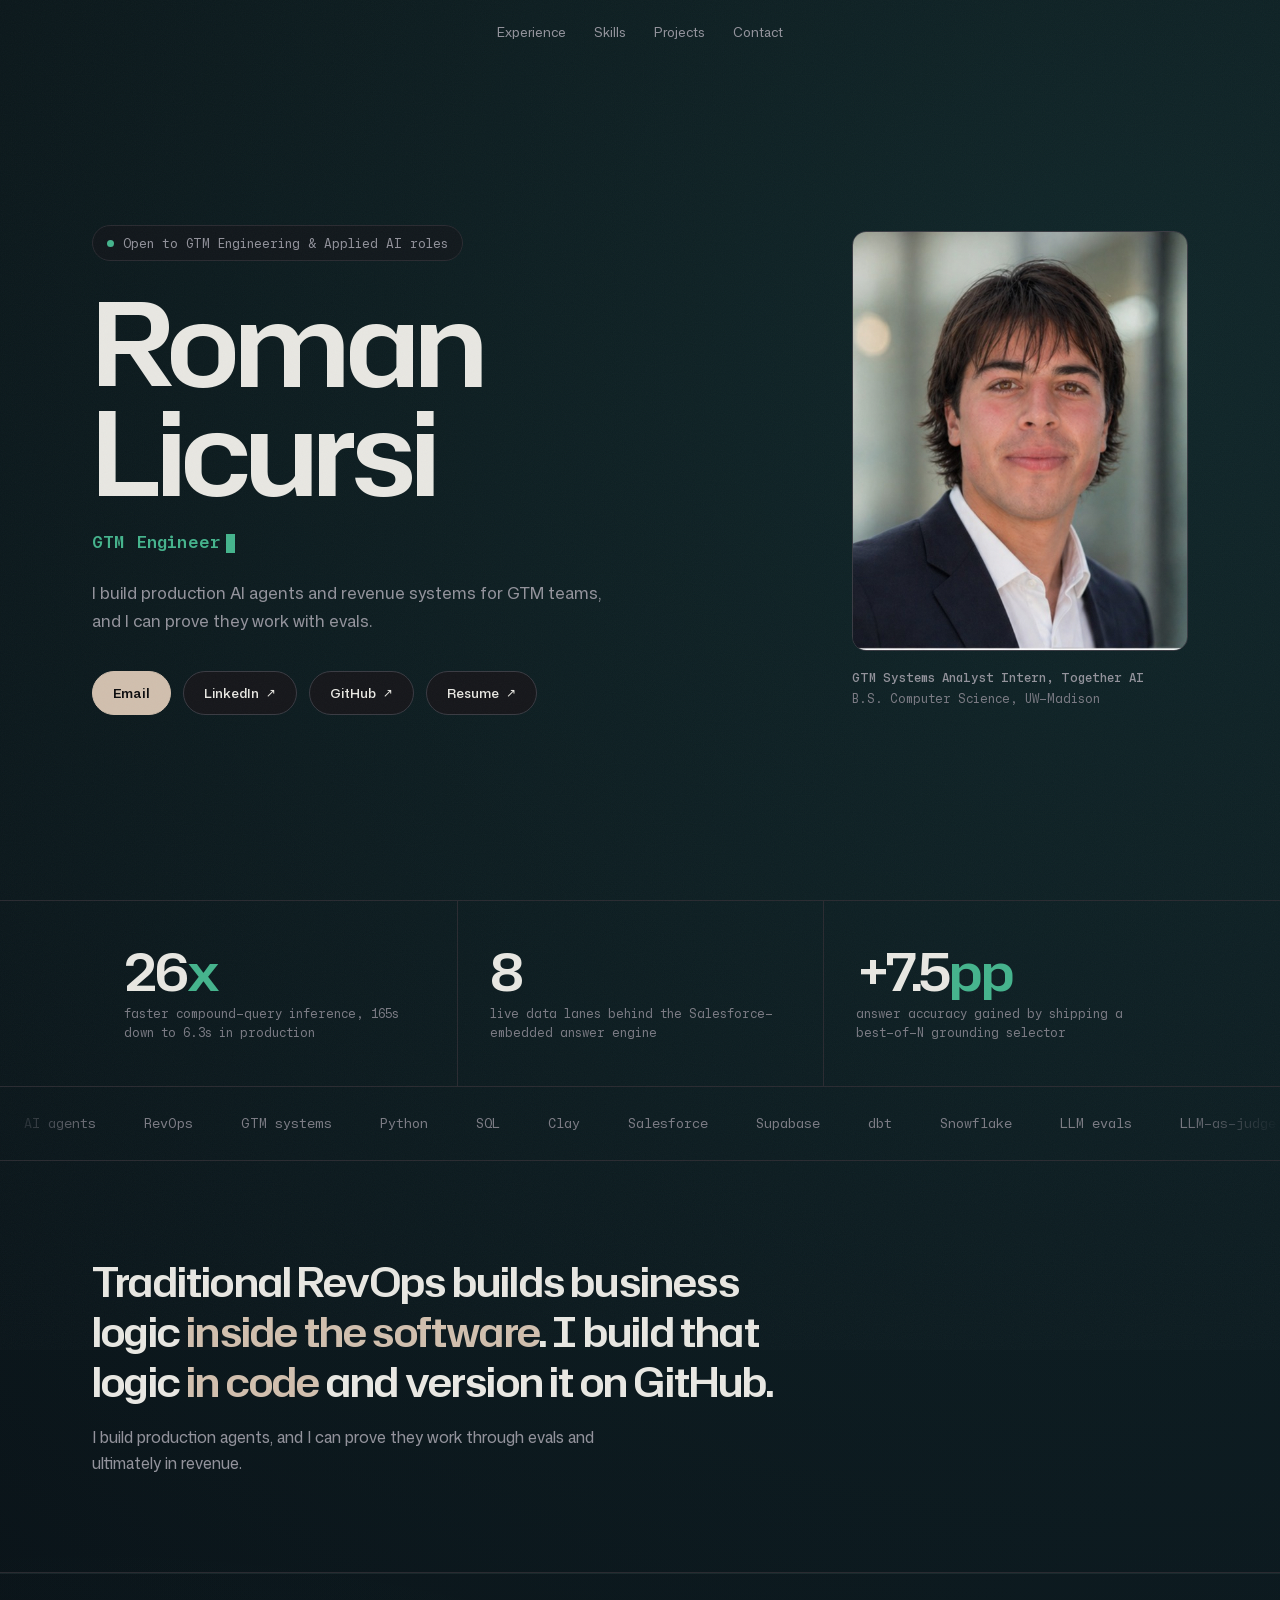
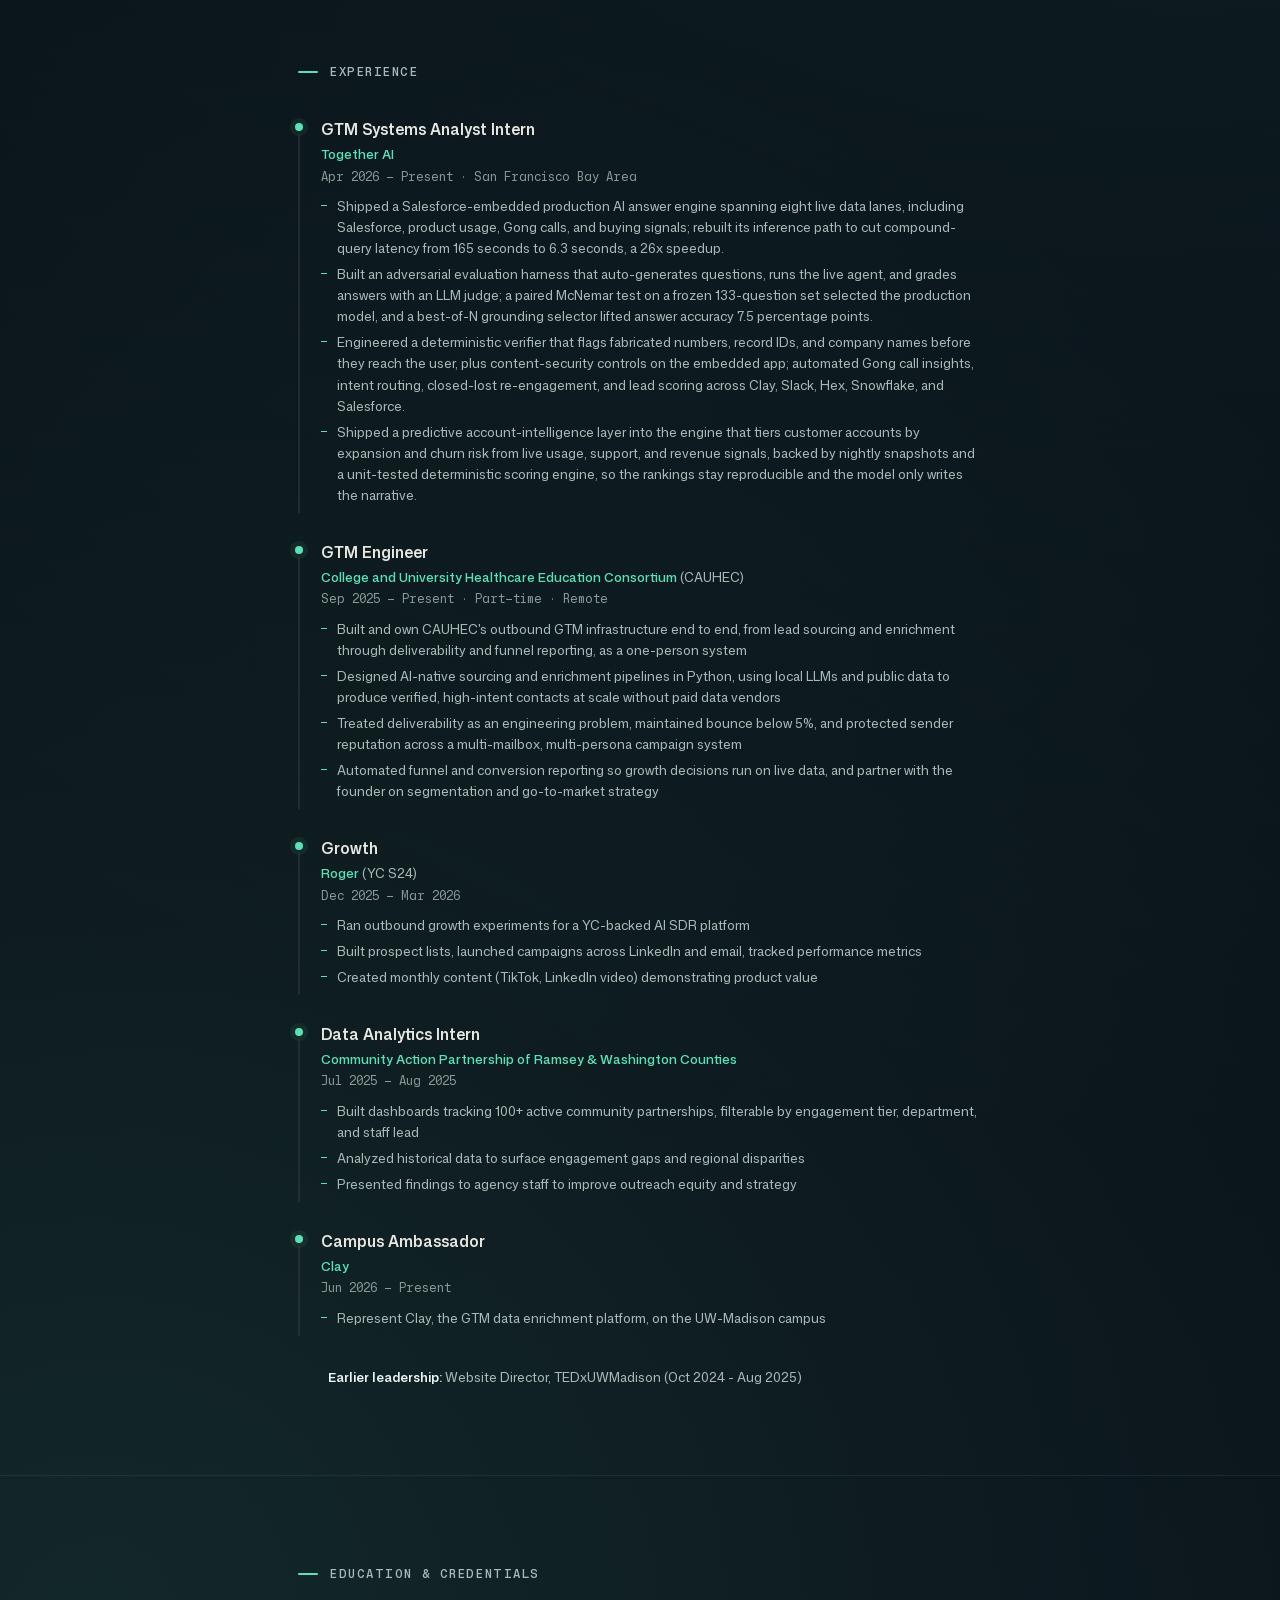
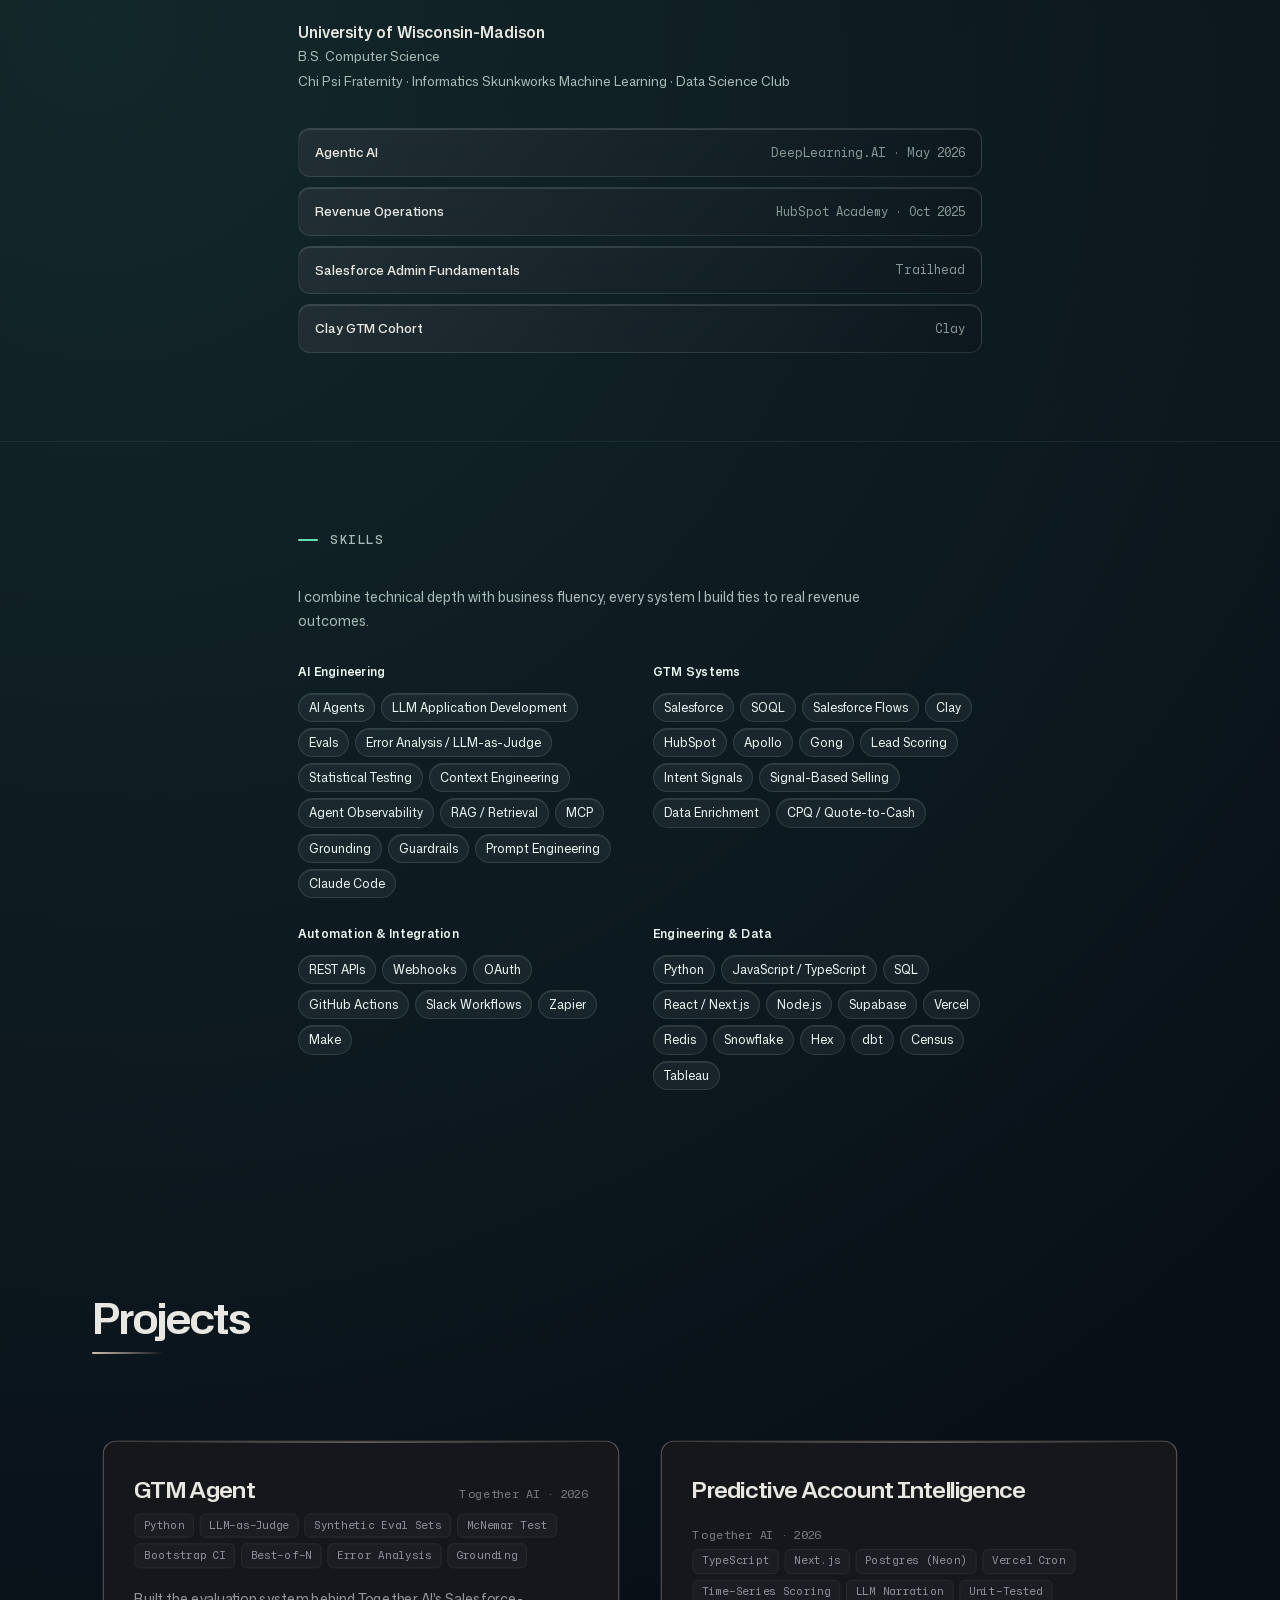
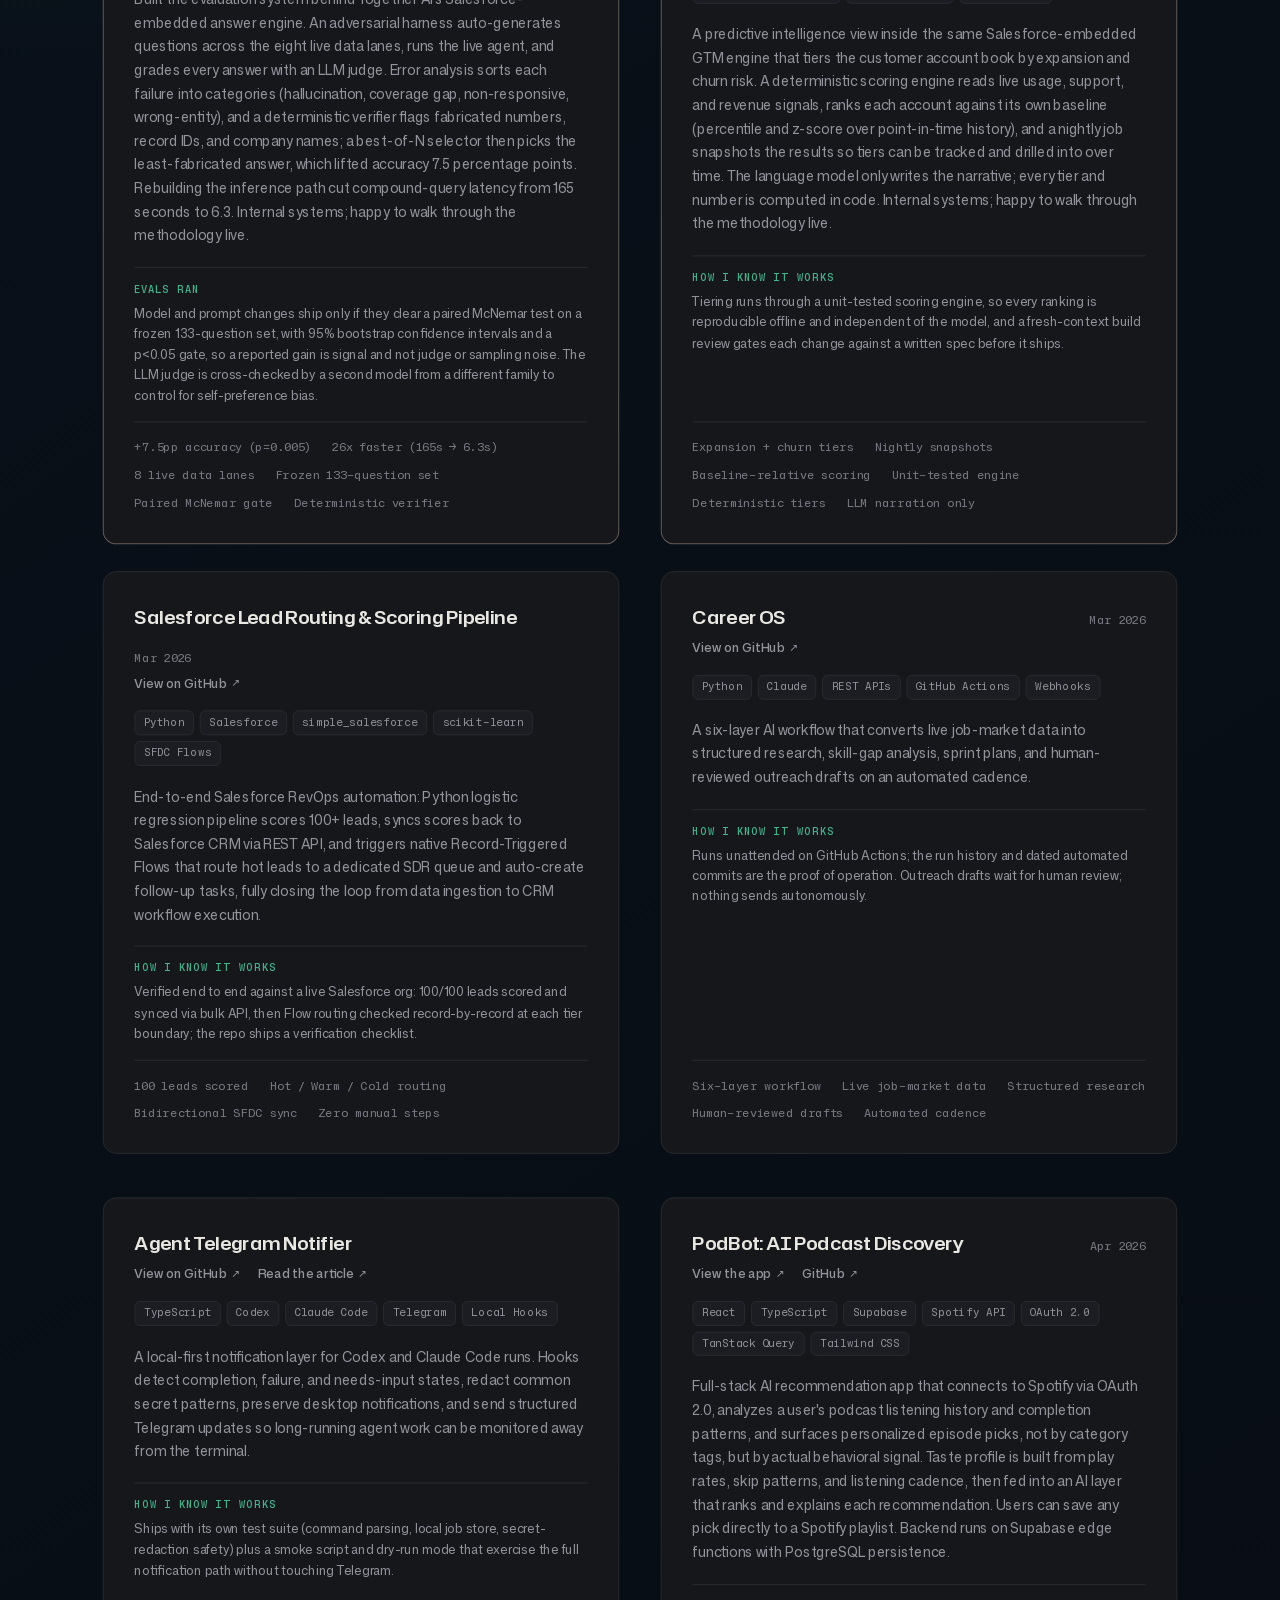
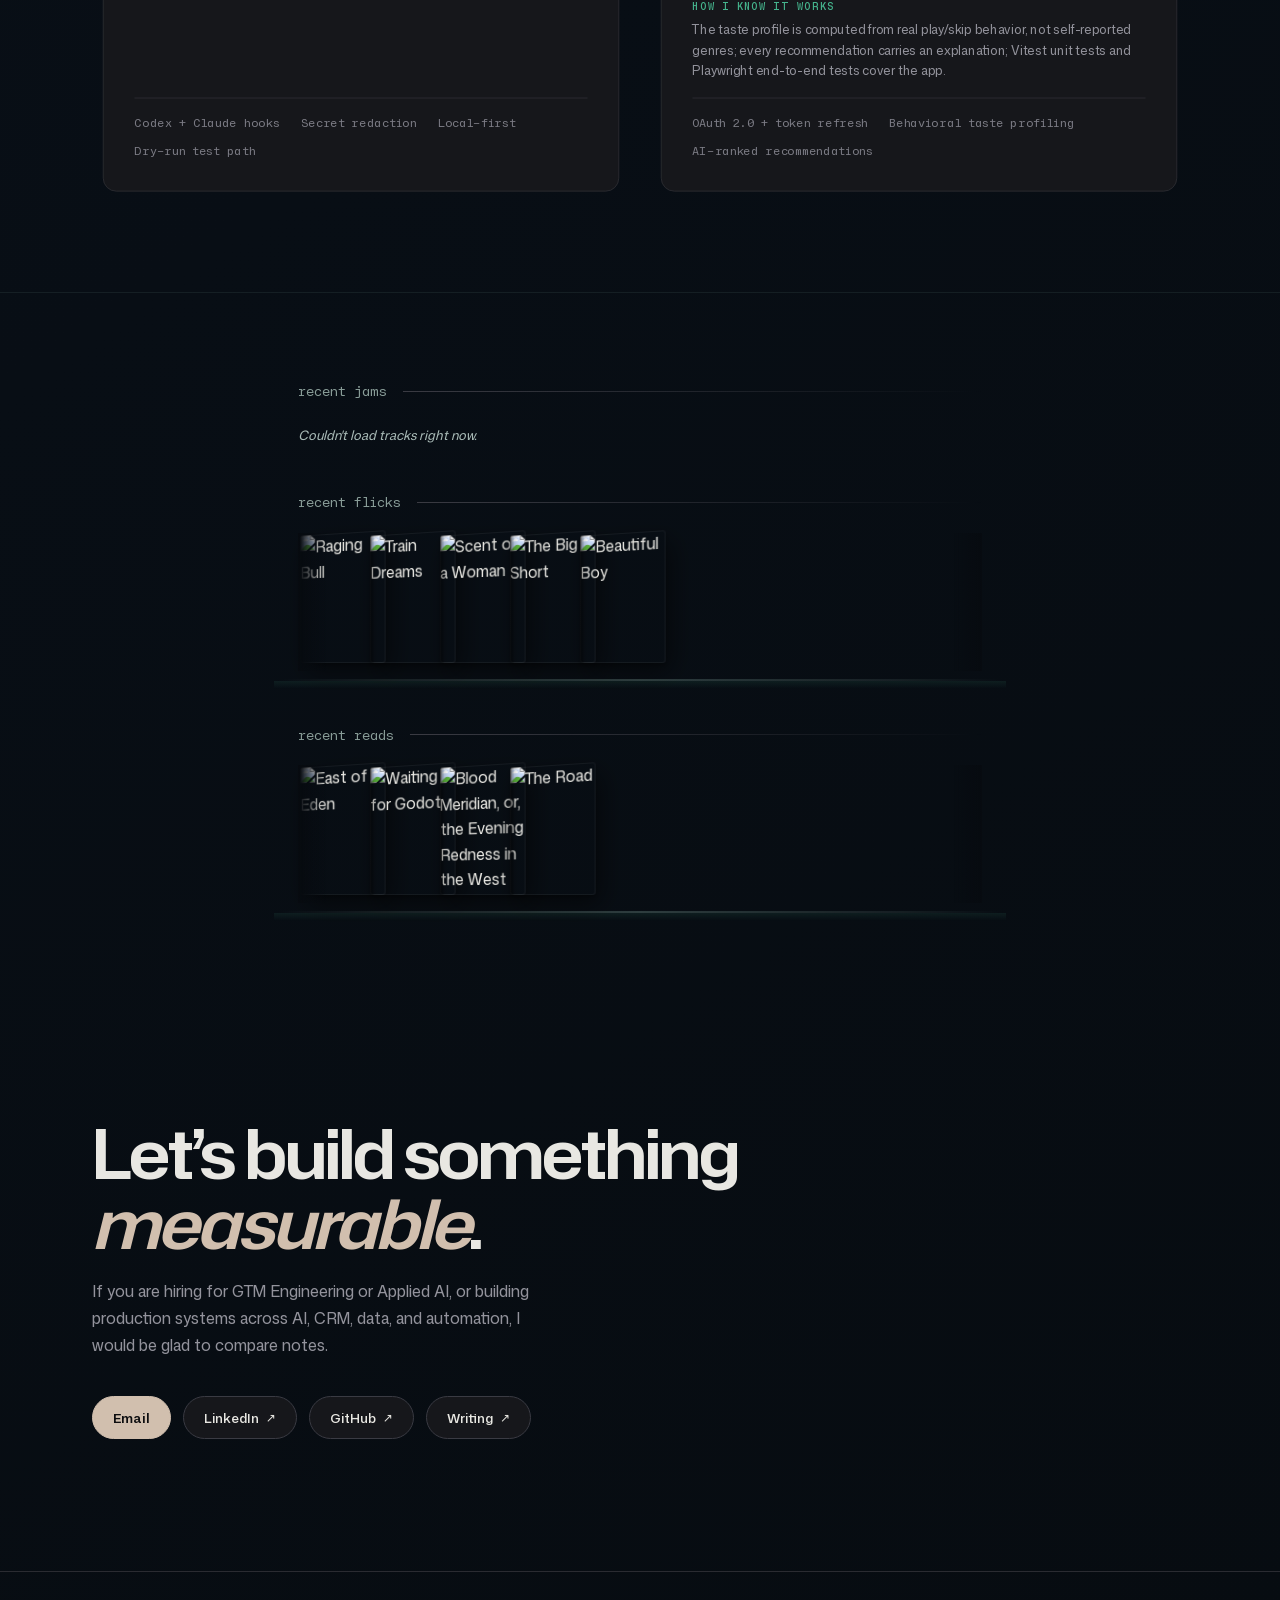
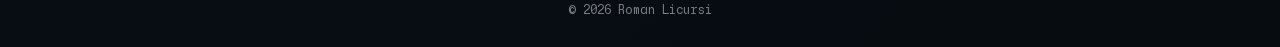
==== index.html @ 32bbef19 "GTM Agent card: proof label "How I know it works" -> "Evals ran" Co-Authored-By: Claude Opus 4.8 (1M" ====
<!DOCTYPE html>
<html lang="en">
<head>
  <meta charset="UTF-8" />
  <meta name="viewport" content="width=device-width, initial-scale=1.0" />
  <title>Roman Licursi | GTM Engineer &amp; Applied AI Builder</title>
  <meta name="description" content="Roman Licursi builds production AI agents, Salesforce and Clay automation, evaluation systems, and revenue infrastructure for modern GTM teams." />
  <meta property="og:title" content="Roman Licursi | GTM Engineer &amp; Applied AI Builder" />
  <meta property="og:description" content="Production AI agents, revenue systems, evals, Salesforce automation, and GTM infrastructure." />
  <meta property="og:type" content="website" />
  <meta property="og:url" content="https://romanlicursi.github.io" />
  <meta property="og:image" content="https://romanlicursi.github.io/linkedin_headshot.jpg" />
  <meta name="theme-color" content="#0c0c0e" />
  <link rel="preload" href="assets/fonts/HubotSans-SemiBold.woff2" as="font" type="font/woff2" crossorigin />
  <link rel="preload" href="assets/fonts/MonaSansVF.woff2" as="font" type="font/woff2" crossorigin />
  <link rel="preload" href="assets/fonts/MonaSansMonoVF.woff2" as="font" type="font/woff2" crossorigin />
  <link rel="icon" href="data:image/svg+xml,<svg xmlns='http://www.w3.org/2000/svg' viewBox='0 0 100 100'><text y='.9em' font-size='90'>⚡</text></svg>">
  <link rel="stylesheet" href="styles.css?v=20260718e" />
</head>
<body>

  <a class="skip-link" href="#experience">Skip to experience</a>
  <div class="atmosphere" aria-hidden="true"></div>
  <div class="grain" aria-hidden="true"></div>

  <!-- ── Navigation ── -->
  <nav id="nav" class="nav" aria-label="Primary">
    <div class="container nav-inner">
      <ul class="nav-links">
        <li><a href="#experience">Experience</a></li>
        <li><a href="#skills">Skills</a></li>
        <li><a href="#projects">Projects</a></li>
        <li><a href="#contact">Contact</a></li>
      </ul>
    </div>
  </nav>

  <main id="main-content">

    <!-- ── Hero ── -->
    <section id="hero" class="hero">
      <div class="container hero-grid">
        <div class="hero-main">
          <p class="hero-status" data-enter style="--enter-delay:0ms">Open to GTM Engineering &amp; Applied AI roles</p>
          <h1 class="hero-name" data-enter style="--enter-delay:90ms"><span>Roman</span><span>Licursi</span></h1>
          <p class="hero-role" data-enter style="--enter-delay:180ms"><span data-scramble aria-label="GTM Engineer"><span aria-hidden="true">GTM Engineer</span></span><span class="cursor" aria-hidden="true"></span></p>
          <p class="hero-bio" data-enter style="--enter-delay:270ms">
            I build production AI agents and revenue systems for GTM teams,<br>and I can prove they work with evals.
          </p>
          <div class="hero-ctas" data-enter style="--enter-delay:360ms">
            <a href="mailto:romanlicursi@gmail.com" class="btn btn--primary">Email</a>
            <a href="https://www.linkedin.com/in/roman-licursi-3aab2a160" target="_blank" rel="noopener" class="btn">LinkedIn <span class="btn-arrow" aria-hidden="true">&#8599;</span></a>
            <a href="https://github.com/romanlicursi" target="_blank" rel="noopener" class="btn">GitHub <span class="btn-arrow" aria-hidden="true">&#8599;</span></a>
            <a href="Roman-Licursi-Resume-GTM-Engineer.pdf" target="_blank" rel="noopener" class="btn">Resume <span class="btn-arrow" aria-hidden="true">&#8599;</span></a>
          </div>
        </div>
        <div class="hero-aside" data-enter style="--enter-delay:320ms">
          <a
            href="linkedin_headshot.jpg"
            class="hero-portrait"
            data-lightbox-src="linkedin_headshot.jpg"
            data-lightbox-title="Roman Licursi"
            data-lightbox-group="portrait"
            aria-label="Open portrait of Roman Licursi"
          >
            <img src="linkedin_headshot.jpg" alt="Roman Licursi" fetchpriority="high" />
          </a>
          <p class="hero-caption">
            <strong>GTM Systems Analyst Intern, Together AI</strong>
            B.S. Computer Science, UW-Madison
          </p>
        </div>
      </div>
    </section>

    <!-- ── Proof band ── -->
    <section class="proof" aria-label="Impact highlights">
      <div class="container proof-grid">
        <div class="proof-item">
          <span class="proof-value">26<em>x</em></span>
          <span class="proof-label">faster compound-query inference, 165s down to 6.3s in production</span>
        </div>
        <div class="proof-item">
          <span class="proof-value">8</span>
          <span class="proof-label">live data lanes behind the Salesforce-embedded answer engine</span>
        </div>
        <div class="proof-item">
          <span class="proof-value">+7.5<em>pp</em></span>
          <span class="proof-label">answer accuracy gained by shipping a best-of-N grounding selector</span>
        </div>
      </div>
    </section>

    <!-- ── Capabilities marquee ── -->
    <div class="marquee" aria-label="Tools and systems Roman works with">
      <div class="marquee-window">
        <div class="marquee-track">
          <div class="marquee-group">
            <span>AI agents</span><span>RevOps</span><span>GTM systems</span><span>Python</span><span>SQL</span><span>Clay</span><span>Salesforce</span><span>Supabase</span><span>dbt</span><span>Snowflake</span><span>LLM evals</span><span>LLM-as-judge</span><span>Context engineering</span><span>Agent observability</span><span>RAG / Retrieval</span><span>MCP</span><span>Claude Code</span><span>Lead scoring</span><span>Intent signals</span><span>Data enrichment</span><span>Webhooks</span><span>GitHub Actions</span><span>TypeScript</span><span>Next.js</span><span>Tableau</span>
          </div>
          <div class="marquee-group" aria-hidden="true">
            <span>AI agents</span><span>RevOps</span><span>GTM systems</span><span>Python</span><span>SQL</span><span>Clay</span><span>Salesforce</span><span>Supabase</span><span>dbt</span><span>Snowflake</span><span>LLM evals</span><span>LLM-as-judge</span><span>Context engineering</span><span>Agent observability</span><span>RAG / Retrieval</span><span>MCP</span><span>Claude Code</span><span>Lead scoring</span><span>Intent signals</span><span>Data enrichment</span><span>Webhooks</span><span>GitHub Actions</span><span>TypeScript</span><span>Next.js</span><span>Tableau</span>
          </div>
        </div>
      </div>
    </div>

    <!-- ── Positioning ── -->
    <section class="positioning reveal" aria-label="Positioning">
      <div class="container">
        <p class="positioning-statement">
          Traditional RevOps builds business logic <em>inside the software</em>.
          I build that logic <em>in code</em> and version it on GitHub.
        </p>
        <p class="positioning-sub">I build production agents, and I can prove they work through evals and ultimately in revenue.</p>
      </div>
    </section>

    <!-- ── Experience ── -->
    <section id="experience" class="reveal">
      <div class="container">
        <h2 class="section-label">Experience</h2>
        <div class="timeline">

          <div class="timeline-item stagger-item" style="transition-delay:0ms">
            <div class="timeline-line"></div>
            <div>
              <div class="exp-role">GTM Systems Analyst Intern</div>
              <div class="exp-company">Together AI</div>
              <div class="exp-meta">Apr 2026 - Present &middot; San Francisco Bay Area</div>
              <ul class="exp-bullets">
                <li>Shipped a Salesforce-embedded production AI answer engine spanning eight live data lanes, including Salesforce, product usage, Gong calls, and buying signals; rebuilt its inference path to cut compound-query latency from 165 seconds to 6.3 seconds, a 26x speedup.</li>
                <li>Built an adversarial evaluation harness that auto-generates questions, runs the live agent, and grades answers with an LLM judge; a paired McNemar test on a frozen 133-question set selected the production model, and a best-of-N grounding selector lifted answer accuracy 7.5 percentage points.</li>
                <li>Engineered a deterministic verifier that flags fabricated numbers, record IDs, and company names before they reach the user, plus content-security controls on the embedded app; automated Gong call insights, intent routing, closed-lost re-engagement, and lead scoring across Clay, Slack, Hex, Snowflake, and Salesforce.</li>
                <li>Shipped a predictive account-intelligence layer into the engine that tiers customer accounts by expansion and churn risk from live usage, support, and revenue signals, backed by nightly snapshots and a unit-tested deterministic scoring engine, so the rankings stay reproducible and the model only writes the narrative.</li>
              </ul>
            </div>
          </div>

          <div class="timeline-item stagger-item" style="transition-delay:60ms">
            <div class="timeline-line"></div>
            <div>
              <div class="exp-role">GTM Engineer</div>
              <div class="exp-company">College and University Healthcare Education Consortium <span style="color:var(--text-2);font-weight:400">(CAUHEC)</span></div>
              <div class="exp-meta">Sep 2025 - Present &middot; Part-time &middot; Remote</div>
              <ul class="exp-bullets">
                <li>Built and own CAUHEC's outbound GTM infrastructure end to end, from lead sourcing and enrichment through deliverability and funnel reporting, as a one-person system</li>
                <li>Designed AI-native sourcing and enrichment pipelines in Python, using local LLMs and public data to produce verified, high-intent contacts at scale without paid data vendors</li>
                <li>Treated deliverability as an engineering problem, maintained bounce below 5%, and protected sender reputation across a multi-mailbox, multi-persona campaign system</li>
                <li>Automated funnel and conversion reporting so growth decisions run on live data, and partner with the founder on segmentation and go-to-market strategy</li>
              </ul>
            </div>
          </div>

          <div class="timeline-item stagger-item" style="transition-delay:120ms">
            <div class="timeline-line"></div>
            <div>
              <div class="exp-role">Growth</div>
              <div class="exp-company">Roger <span style="color:var(--text-2);font-weight:400">(YC S24)</span></div>
              <div class="exp-meta">Dec 2025 - Mar 2026</div>
              <ul class="exp-bullets">
                <li>Ran outbound growth experiments for a YC-backed AI SDR platform</li>
                <li>Built prospect lists, launched campaigns across LinkedIn and email, tracked performance metrics</li>
                <li>Created monthly content (TikTok, LinkedIn video) demonstrating product value</li>
              </ul>
            </div>
          </div>

          <div class="timeline-item stagger-item" style="transition-delay:180ms">
            <div class="timeline-line"></div>
            <div>
              <div class="exp-role">Data Analytics Intern</div>
              <div class="exp-company">Community Action Partnership of Ramsey &amp; Washington Counties</div>
              <div class="exp-meta">Jul 2025 - Aug 2025</div>
              <ul class="exp-bullets">
                <li>Built dashboards tracking 100+ active community partnerships, filterable by engagement tier, department, and staff lead</li>
                <li>Analyzed historical data to surface engagement gaps and regional disparities</li>
                <li>Presented findings to agency staff to improve outreach equity and strategy</li>
              </ul>
            </div>
          </div>

          <div class="timeline-item stagger-item" style="transition-delay:240ms">
            <div class="timeline-line"></div>
            <div>
              <div class="exp-role">Campus Ambassador</div>
              <div class="exp-company">Clay</div>
              <div class="exp-meta">Jun 2026 - Present</div>
              <ul class="exp-bullets">
                <li>Represent Clay, the GTM data enrichment platform, on the UW-Madison campus</li>
              </ul>
            </div>
          </div>

          <p class="timeline-earlier"><strong>Earlier leadership:</strong> Website Director, TEDxUWMadison (Oct 2024 - Aug 2025)</p>

        </div>
      </div>
    </section>

    <!-- ── Education & credentials ── -->
    <section id="education" class="reveal">
      <div class="container">
        <h2 class="section-label">Education &amp; Credentials</h2>

        <div class="edu-block">
          <div class="edu-school">University of Wisconsin-Madison</div>
          <div class="edu-degree">B.S. Computer Science</div>
          <div class="edu-activities">Chi Psi Fraternity &middot; Informatics Skunkworks Machine Learning &middot; Data Science Club</div>
        </div>

        <ul class="cert-list">
          <li class="cert-item">
            <span class="cert-name">Agentic AI</span>
            <span class="cert-meta">DeepLearning.AI &middot; May 2026</span>
          </li>
          <li class="cert-item">
            <span class="cert-name">Revenue Operations</span>
            <span class="cert-meta">HubSpot Academy &middot; Oct 2025</span>
          </li>
          <li class="cert-item">
            <span class="cert-name">Salesforce Admin Fundamentals</span>
            <span class="cert-meta">Trailhead</span>
          </li>
          <li class="cert-item">
            <span class="cert-name">Clay GTM Cohort</span>
            <span class="cert-meta">Clay</span>
          </li>
        </ul>
      </div>
    </section>

    <!-- ── Skills ── -->
    <section id="skills" class="reveal">
      <div class="container">
        <h2 class="section-label">Skills</h2>
        <p class="skills-intro">I combine technical depth with business fluency, every system I build ties to real revenue outcomes.</p>
        <div class="skills-grid">

          <div class="stagger-item" style="transition-delay:0ms">
            <div class="skill-group-label">AI Engineering</div>
            <div class="skill-tags">
              <span class="skill-tag">AI Agents</span>
              <span class="skill-tag">LLM Application Development</span>
              <span class="skill-tag">Evals</span>
              <span class="skill-tag">Error Analysis / LLM-as-Judge</span>
              <span class="skill-tag">Statistical Testing</span>
              <span class="skill-tag">Context Engineering</span>
              <span class="skill-tag">Agent Observability</span>
              <span class="skill-tag">RAG / Retrieval</span>
              <span class="skill-tag">MCP</span>
              <span class="skill-tag">Grounding</span>
              <span class="skill-tag">Guardrails</span>
              <span class="skill-tag">Prompt Engineering</span>
              <span class="skill-tag">Claude Code</span>
            </div>
          </div>

          <div class="stagger-item" style="transition-delay:70ms">
            <div class="skill-group-label">GTM Systems</div>
            <div class="skill-tags">
              <span class="skill-tag">Salesforce</span>
              <span class="skill-tag">SOQL</span>
              <span class="skill-tag">Salesforce Flows</span>
              <span class="skill-tag">Clay</span>
              <span class="skill-tag">HubSpot</span>
              <span class="skill-tag">Apollo</span>
              <span class="skill-tag">Gong</span>
              <span class="skill-tag">Lead Scoring</span>
              <span class="skill-tag">Intent Signals</span>
              <span class="skill-tag">Signal-Based Selling</span>
              <span class="skill-tag">Data Enrichment</span>
              <span class="skill-tag">CPQ / Quote-to-Cash</span>
            </div>
          </div>

          <div class="stagger-item" style="transition-delay:140ms">
            <div class="skill-group-label">Automation &amp; Integration</div>
            <div class="skill-tags">
              <span class="skill-tag">REST APIs</span>
              <span class="skill-tag">Webhooks</span>
              <span class="skill-tag">OAuth</span>
              <span class="skill-tag">GitHub Actions</span>
              <span class="skill-tag">Slack Workflows</span>
              <span class="skill-tag">Zapier</span>
              <span class="skill-tag">Make</span>
            </div>
          </div>

          <div class="stagger-item" style="transition-delay:210ms">
            <div class="skill-group-label">Engineering &amp; Data</div>
            <div class="skill-tags">
              <span class="skill-tag">Python</span>
              <span class="skill-tag">JavaScript / TypeScript</span>
              <span class="skill-tag">SQL</span>
              <span class="skill-tag">React / Next.js</span>
              <span class="skill-tag">Node.js</span>
              <span class="skill-tag">Supabase</span>
              <span class="skill-tag">Vercel</span>
              <span class="skill-tag">Redis</span>
              <span class="skill-tag">Snowflake</span>
              <span class="skill-tag">Hex</span>
              <span class="skill-tag">dbt</span>
              <span class="skill-tag">Census</span>
              <span class="skill-tag">Tableau</span>
            </div>
          </div>

        </div>
      </div>
    </section>

    <!-- ── Projects ── -->
    <section id="projects" class="reveal">
      <div class="container">
        <div class="section-head">
          <h2 class="section-title">Projects</h2>
        </div>

        <!-- Together AI builds: dual featured pair -->
        <div class="projects-grid">
          <article class="card card--featured stagger-item" style="transition-delay:0ms">
            <div class="project-top">
              <span class="project-title">GTM Agent</span>
              <span class="project-date">Together AI &middot; 2026</span>
            </div>
            <div class="stack-chips">
              <span class="chip">Python</span>
              <span class="chip">LLM-as-Judge</span>
              <span class="chip">Synthetic Eval Sets</span>
              <span class="chip">McNemar Test</span>
              <span class="chip">Bootstrap CI</span>
              <span class="chip">Best-of-N</span>
              <span class="chip">Error Analysis</span>
              <span class="chip">Grounding</span>
            </div>
            <p class="project-desc">
              Built the evaluation system behind Together AI's Salesforce-embedded answer engine. An adversarial
              harness auto-generates questions across the eight live data lanes, runs the live agent, and grades
              every answer with an LLM judge. Error analysis sorts each failure into categories (hallucination,
              coverage gap, non-responsive, wrong-entity), and a deterministic verifier flags fabricated numbers,
              record IDs, and company names; a best-of-N selector then picks the least-fabricated answer, which
              lifted accuracy 7.5 percentage points. Rebuilding the inference path cut compound-query latency from
              165 seconds to 6.3. Internal systems; happy to walk through the methodology live.
            </p>
            <div class="project-proof">
              <span class="project-proof-label">Evals ran</span>
              <p>Model and prompt changes ship only if they clear a paired McNemar test on a frozen 133-question set, with 95% bootstrap confidence intervals and a p&lt;0.05 gate, so a reported gain is signal and not judge or sampling noise. The LLM judge is cross-checked by a second model from a different family to control for self-preference bias.</p>
            </div>
            <div class="project-metrics">
              <span>+7.5pp accuracy (p=0.005)</span>
              <span>26x faster (165s &rarr; 6.3s)</span>
              <span>8 live data lanes</span>
              <span>Frozen 133-question set</span>
              <span>Paired McNemar gate</span>
              <span>Deterministic verifier</span>
            </div>
          </article>

          <article class="card card--featured stagger-item" style="transition-delay:70ms">
            <div class="project-top">
              <span class="project-title">Predictive Account Intelligence</span>
              <span class="project-date">Together AI &middot; 2026</span>
            </div>
            <div class="stack-chips">
              <span class="chip">TypeScript</span>
              <span class="chip">Next.js</span>
              <span class="chip">Postgres (Neon)</span>
              <span class="chip">Vercel Cron</span>
              <span class="chip">Time-Series Scoring</span>
              <span class="chip">LLM Narration</span>
              <span class="chip">Unit-Tested</span>
            </div>
            <p class="project-desc">
              A predictive intelligence view inside the same Salesforce-embedded GTM engine that tiers the
              customer account book by expansion and churn risk. A deterministic scoring engine reads live
              usage, support, and revenue signals, ranks each account against its own baseline (percentile and
              z-score over point-in-time history), and a nightly job snapshots the results so tiers can be
              tracked and drilled into over time. The language model only writes the narrative; every tier and
              number is computed in code. Internal systems; happy to walk through the methodology live.
            </p>
            <div class="project-proof">
              <span class="project-proof-label">How I know it works</span>
              <p>Tiering runs through a unit-tested scoring engine, so every ranking is reproducible offline and independent of the model, and a fresh-context build review gates each change against a written spec before it ships.</p>
            </div>
            <div class="project-metrics">
              <span>Expansion + churn tiers</span>
              <span>Nightly snapshots</span>
              <span>Baseline-relative scoring</span>
              <span>Unit-tested engine</span>
              <span>Deterministic tiers</span>
              <span>LLM narration only</span>
            </div>
          </article>
        </div>

        <!-- Retired 2026-07-22 to save space; restore by unwrapping this template. -->
        <template id="retired-clay-card">
        <div class="projects-featured">
          <article class="card card--featured">
            <div class="project-top">
              <span class="project-title">Clay GTM Account Prioritization Workflow</span>
              <span class="project-date">May 2026</span>
            </div>
            <div class="project-links">
              <a href="https://app.clay.com/shared-workbook/share_0teizlx2uUspNHFm4Tx" target="_blank" rel="noopener" class="project-link">View public Clay template <span class="btn-arrow" aria-hidden="true">&#8599;</span></a>
            </div>
            <div class="featured-body">
              <div class="featured-content">
                <div class="stack-chips">
                  <span class="chip">Clay</span>
                  <span class="chip">Claygent</span>
                  <span class="chip">Formulas</span>
                  <span class="chip">Waterfall Enrichment</span>
                  <span class="chip">Linked Tables</span>
                  <span class="chip">Account Scoring</span>
                </div>
                <p class="project-desc">
                  Built a Clay workbook that finds high-fit software companies, enriches them with hiring, funding,
                  product, and infrastructure signals, then turns the research into a ranked account list for a
                  technical sales team. Claygent handles web research on model usage and infrastructure needs,
                  formulas drive scoring and tiering, linked Jobs and People tables surface buying signals and
                  decision-makers, and a work email waterfall makes the best accounts actionable.
                </p>
                <div class="project-proof">
                  <span class="project-proof-label">How I know it works</span>
                  <p>Scoring and tiering are formula-driven, so every account's rank is auditable in-table, and no email ships until it survives a multi-provider verification waterfall.</p>
                </div>
                <div class="project-metrics">
                  <span>FETE framework</span>
                  <span>Claygent research</span>
                  <span>Scoring formulas</span>
                  <span>3 linked tables</span>
                  <span>Email waterfall</span>
                  <span>Outbound-ready shortlist</span>
                </div>
              </div>
              <div class="featured-visual">
                <div class="fete-pipeline" aria-label="Find, Enrich, Transform, Export">
                  <div class="fete-step">
                    <span class="fete-key">F</span>
                    <span class="fete-label">Find</span>
                  </div>
                  <div class="fete-step">
                    <span class="fete-key">E</span>
                    <span class="fete-label">Enrich</span>
                  </div>
                  <div class="fete-step">
                    <span class="fete-key">T</span>
                    <span class="fete-label">Transform</span>
                  </div>
                  <div class="fete-step fete-step--export">
                    <span class="fete-key">E</span>
                    <span class="fete-label">Export</span>
                  </div>
                </div>
                <div class="clay-tables">
                  <div class="clay-table">
                    <span class="clay-table-name">Companies</span>
                    <span class="clay-table-fields">Fit signals, growth, funding stage, readiness score, tier, why now</span>
                  </div>
                  <div class="clay-table">
                    <span class="clay-table-name">Jobs</span>
                    <span class="clay-table-fields">Recent ML / inference / applied AI hiring as buying signal</span>
                  </div>
                  <div class="clay-table">
                    <span class="clay-table-name">People</span>
                    <span class="clay-table-fields">Decision-makers, email waterfall, opening lines</span>
                  </div>
                </div>
              </div>
            </div>
          </article>
        </div>
        </template>

        <div class="projects-grid">
          <article class="card stagger-item" style="transition-delay:0ms">
            <div class="project-top">
              <span class="project-title">Salesforce Lead Routing &amp; Scoring Pipeline</span>
              <span class="project-date">Mar 2026</span>
            </div>
            <div class="project-links">
              <a href="https://github.com/romanlicursi/salesforce-lead-routing-pipeline" target="_blank" rel="noopener" class="project-link">View on GitHub <span class="btn-arrow" aria-hidden="true">&#8599;</span></a>
            </div>
            <div class="stack-chips">
              <span class="chip">Python</span>
              <span class="chip">Salesforce</span>
              <span class="chip">simple_salesforce</span>
              <span class="chip">scikit-learn</span>
              <span class="chip">SFDC Flows</span>
            </div>
            <p class="project-desc">
              End-to-end Salesforce RevOps automation: Python logistic regression pipeline scores 100+ leads,
              syncs scores back to Salesforce CRM via REST API, and triggers native Record-Triggered Flows
              that route hot leads to a dedicated SDR queue and auto-create follow-up tasks, fully closing
              the loop from data ingestion to CRM workflow execution.
            </p>
            <div class="project-proof">
              <span class="project-proof-label">How I know it works</span>
              <p>Verified end to end against a live Salesforce org: 100/100 leads scored and synced via bulk API, then Flow routing checked record-by-record at each tier boundary; the repo ships a verification checklist.</p>
            </div>
            <div class="project-metrics">
              <span>100 leads scored</span>
              <span>Hot / Warm / Cold routing</span>
              <span>Bidirectional SFDC sync</span>
              <span>Zero manual steps</span>
            </div>
          </article>

          <article class="card stagger-item" style="transition-delay:70ms">
            <div class="project-top">
              <span class="project-title">Career OS</span>
              <span class="project-date">Mar 2026</span>
            </div>
            <div class="project-links">
              <a href="https://github.com/romanlicursi/career-os-public" target="_blank" rel="noopener" class="project-link">View on GitHub <span class="btn-arrow" aria-hidden="true">&#8599;</span></a>
            </div>
            <div class="stack-chips">
              <span class="chip">Python</span>
              <span class="chip">Claude</span>
              <span class="chip">REST APIs</span>
              <span class="chip">GitHub Actions</span>
              <span class="chip">Webhooks</span>
            </div>
            <p class="project-desc">
              A six-layer AI workflow that converts live job-market data into structured research, skill-gap
              analysis, sprint plans, and human-reviewed outreach drafts on an automated cadence.
            </p>
            <div class="project-proof">
              <span class="project-proof-label">How I know it works</span>
              <p>Runs unattended on GitHub Actions; the run history and dated automated commits are the proof of operation. Outreach drafts wait for human review; nothing sends autonomously.</p>
            </div>
            <div class="project-metrics">
              <span>Six-layer workflow</span>
              <span>Live job-market data</span>
              <span>Structured research</span>
              <span>Human-reviewed drafts</span>
              <span>Automated cadence</span>
            </div>
          </article>

          <article class="card stagger-item" style="transition-delay:140ms">
            <div class="project-top">
              <span class="project-title">Agent Telegram Notifier</span>
            </div>
            <div class="project-links">
              <a href="https://github.com/romanlicursi/agent-telegram-runner" target="_blank" rel="noopener" class="project-link">View on GitHub <span class="btn-arrow" aria-hidden="true">&#8599;</span></a>
              <a href="https://medium.com/@romanlicursi/i-built-a-little-machine-that-lets-me-ship-from-my-phone-bbadbcdd8703" target="_blank" rel="noopener" class="project-link">Read the article <span class="btn-arrow" aria-hidden="true">&#8599;</span></a>
            </div>
            <div class="stack-chips">
              <span class="chip">TypeScript</span>
              <span class="chip">Codex</span>
              <span class="chip">Claude Code</span>
              <span class="chip">Telegram</span>
              <span class="chip">Local Hooks</span>
            </div>
            <p class="project-desc">
              A local-first notification layer for Codex and Claude Code runs. Hooks detect completion, failure,
              and needs-input states, redact common secret patterns, preserve desktop notifications, and send
              structured Telegram updates so long-running agent work can be monitored away from the terminal.
            </p>
            <div class="project-proof">
              <span class="project-proof-label">How I know it works</span>
              <p>Ships with its own test suite (command parsing, local job store, secret-redaction safety) plus a smoke script and dry-run mode that exercise the full notification path without touching Telegram.</p>
            </div>
            <div class="project-metrics">
              <span>Codex + Claude hooks</span>
              <span>Secret redaction</span>
              <span>Local-first</span>
              <span>Dry-run test path</span>
            </div>
          </article>

          <article class="card stagger-item" style="transition-delay:210ms">
            <div class="project-top">
              <span class="project-title">PodBot: AI Podcast Discovery</span>
              <span class="project-date">Apr 2026</span>
            </div>
            <div class="project-links">
              <a href="https://podbot.guru" target="_blank" rel="noopener" class="project-link">View the app <span class="btn-arrow" aria-hidden="true">&#8599;</span></a>
              <a href="https://github.com/romanlicursi/PodBot---AI-Podcast-Discovery" target="_blank" rel="noopener" class="project-link">GitHub <span class="btn-arrow" aria-hidden="true">&#8599;</span></a>
            </div>
            <div class="stack-chips">
              <span class="chip">React</span>
              <span class="chip">TypeScript</span>
              <span class="chip">Supabase</span>
              <span class="chip">Spotify API</span>
              <span class="chip">OAuth 2.0</span>
              <span class="chip">TanStack Query</span>
              <span class="chip">Tailwind CSS</span>
            </div>
            <p class="project-desc">
              Full-stack AI recommendation app that connects to Spotify via OAuth 2.0, analyzes a user's podcast
              listening history and completion patterns, and surfaces personalized episode picks, not by category tags,
              but by actual behavioral signal. Taste profile is built from play rates, skip patterns, and listening
              cadence, then fed into an AI layer that ranks and explains each recommendation. Users can save any pick
              directly to a Spotify playlist. Backend runs on Supabase edge functions with PostgreSQL persistence.
            </p>
            <div class="project-proof">
              <span class="project-proof-label">How I know it works</span>
              <p>The taste profile is computed from real play/skip behavior, not self-reported genres; every recommendation carries an explanation; Vitest unit tests and Playwright end-to-end tests cover the app.</p>
            </div>
            <div class="project-metrics">
              <span>OAuth 2.0 + token refresh</span>
              <span>Behavioral taste profiling</span>
              <span>AI-ranked recommendations</span>
            </div>
          </article>
        </div>
      </div>
    </section>

    <!-- ── Now ── -->
    <section id="now" class="reveal">
      <div class="container">

        <div class="now-block">
          <div class="now-block-heading">recent jams</div>
          <div class="jams-turntable now-reveal" id="jams-turntable" style="display:none">
            <div class="jams-turntable-text">
              <div class="jams-now-badge" id="jams-badge">Last Played</div>
              <div class="jams-track-title" id="jams-title">Loading</div>
              <div class="jams-track-artist" id="jams-artist">Last.fm</div>
            </div>
            <div class="jams-vinyl-wrap">
              <div class="jams-vinyl" id="jams-vinyl">
                <div class="jams-vinyl-disc"></div>
                <div class="jams-vinyl-label">
                  <img class="jams-vinyl-art" id="jams-art" src="" alt="">
                </div>
                <div class="jams-vinyl-hole"></div>
              </div>
            </div>
          </div>
          <span class="now-empty" id="jams-empty" style="display:none">No recent scrobbles yet.</span>
        </div>

        <div class="now-block">
          <div class="now-block-heading">recent flicks</div>
          <div class="flicks-shelf-wrap">
            <div class="flicks-shelf" id="flicks-shelf">
              <span class="now-loading">Loading…</span>
            </div>
            <div class="shelf-line"></div>
          </div>
        </div>

        <div class="now-block">
          <div class="now-block-heading">recent reads</div>
          <div class="flicks-shelf-wrap">
            <div class="flicks-shelf" id="reads-shelf">
              <span class="now-loading">Loading…</span>
            </div>
            <div class="shelf-line"></div>
          </div>
        </div>

      </div>
    </section>

    <!-- ── Contact ── -->
    <section id="contact" class="contact reveal">
      <div class="container">
        <h2 class="contact-heading">Let&rsquo;s build something <em>measurable</em>.</h2>
        <p class="contact-bio">
          If you are hiring for GTM Engineering or Applied AI, or building production systems across AI,
          CRM, data, and automation, I would be glad to compare notes.
        </p>
        <div class="contact-links">
          <a href="mailto:romanlicursi@gmail.com" class="btn btn--primary">Email</a>
          <a href="https://www.linkedin.com/in/roman-licursi-3aab2a160" target="_blank" rel="noopener" class="btn">LinkedIn <span class="btn-arrow" aria-hidden="true">&#8599;</span></a>
          <a href="https://github.com/romanlicursi" target="_blank" rel="noopener" class="btn">GitHub <span class="btn-arrow" aria-hidden="true">&#8599;</span></a>
          <a href="https://medium.com/@romanlicursi" target="_blank" rel="noopener" class="btn">Writing <span class="btn-arrow" aria-hidden="true">&#8599;</span></a>
        </div>
      </div>
    </section>

  </main>

  <!-- ── Footer ── -->
  <footer>
    <div class="container">
      <span>&copy; 2026 Roman Licursi</span>
    </div>
  </footer>

  <!-- ── Native lightbox ── -->
  <dialog id="lightbox" class="lightbox" aria-modal="true" aria-labelledby="lightbox-title">
    <div class="lightbox-shell">
      <button type="button" class="lightbox-control lightbox-close" aria-label="Close image viewer">&times;</button>
      <button type="button" class="lightbox-control lightbox-prev" aria-label="Previous image">&larr;</button>
      <figure class="lightbox-figure" data-state="idle">
        <div class="lightbox-stage">
          <img id="lightbox-image" class="lightbox-image" alt="" />
          <div id="lightbox-status" class="lightbox-status" role="status" aria-live="polite"></div>
        </div>
        <figcaption class="lightbox-caption">
          <span id="lightbox-title"></span>
          <a id="lightbox-source" href="#" target="_blank" rel="noopener">Open source &nearr;</a>
        </figcaption>
      </figure>
      <button type="button" class="lightbox-control lightbox-next" aria-label="Next image">&rarr;</button>
    </div>
  </dialog>

  <script src="main.js?v=20260718e"></script>

</body>
</html>
---- styles.css ----
/* ==========================================================================
   Roman Licursi, Portfolio
   Design system: "Instrument", a dark editorial index.
   Palette: the site's original tokens (bg #0d0d0f, champagne accent,
   green secondary accent). Radius rule: 14px cards, 8px media tiles,
   pill controls, 6px chips. Green marks interactive hover + timeline state.
   ========================================================================== */

@font-face {
  font-family: 'Mona Sans';
  src: url('assets/fonts/MonaSansVF.woff2') format('woff2');
  font-style: normal;
  font-weight: 200 900;
  font-display: swap;
}
@font-face {
  font-family: 'Hubot Sans';
  src: url('assets/fonts/HubotSans-SemiBold.woff2') format('woff2');
  font-style: normal;
  font-weight: 600;
  font-display: swap;
}
@font-face {
  font-family: 'Mona Sans Mono';
  src: url('assets/fonts/MonaSansMonoVF.woff2') format('woff2');
  font-style: normal;
  font-weight: 200 900;
  font-stretch: 75% 125%;
  font-display: swap;
}

/* ── Tokens (original site palette) ── */
:root {
  color-scheme: dark;
  --bg:            #070b10;
  --bg-raised:     #16171b;
  --bg-inset:      #131316;
  --bg-chip:       #1c1d22;
  --line:          #2a2b31;
  --line-strong:   #3a3b43;
  --text:          #e8e7e2;
  --text-2:        #93939c;
  --text-3:        #7c7c85;
  --accent:        #d1bfae;
  --accent-hover:  #e0d1bb;
  --accent-ink:    #0d0d0f;
  --accent-soft:   rgba(209, 191, 174, 0.13);
  --green:         #45b48d;
  --font-display:  'Hubot Sans', 'Mona Sans', system-ui, -apple-system, 'Segoe UI', sans-serif;
  --font-sans:     'Mona Sans', system-ui, -apple-system, 'Segoe UI', sans-serif;
  --font-mono:     'Mona Sans Mono', 'SFMono-Regular', 'Consolas', monospace;
  --ease-out:      cubic-bezier(0.16, 1, 0.3, 1);
  --spring-ease:   cubic-bezier(0.34, 1.38, 0.64, 1);
  --max-w:         1160px;
  --radius-card:   14px;
  --radius-media:  8px;
  --nav-h:         64px;
}

/* ── Reset ── */
*, *::before, *::after { box-sizing: border-box; margin: 0; padding: 0; }
html {
  scroll-behavior: smooth;
  scroll-padding-top: calc(var(--nav-h) + 16px);
  overflow-x: clip;
}
body {
  background:
    radial-gradient(circle at 88% 4%, rgba(61, 164, 153, 0.18), transparent 31%),
    radial-gradient(circle at 7% 40%, rgba(94, 224, 183, 0.12), transparent 34%),
    linear-gradient(145deg, rgb(7, 10, 15) 0%, rgb(9, 16, 25) 52%, rgb(7, 12, 17) 100%);
  background-color: var(--bg);
  color: var(--text);
  font-family: var(--font-sans);
  font-optical-sizing: auto;
  font-size: 16px;
  line-height: 1.6;
  min-width: 320px;
  min-height: 100dvh;
  overflow-x: clip;
  -webkit-font-smoothing: antialiased;
  text-rendering: optimizeLegibility;
}
a { color: inherit; text-decoration: none; }
ul { list-style: none; }
img { display: block; max-width: 100%; }
button { font: inherit; color: inherit; background: none; border: 0; cursor: pointer; }
main, nav, section, footer { position: relative; }
::selection { background: rgba(209, 191, 174, 0.28); color: var(--text); }

/* Fixed atmosphere: faint warm source at top right + film grain.
   Both layers are fixed and pointer-events:none so scrolling never repaints them. */
.atmosphere {
  position: fixed;
  inset: 0;
  z-index: 0;
  pointer-events: none;
}
.grain {
  position: fixed;
  inset: -50%;
  z-index: 70;
  pointer-events: none;
  opacity: 0.03;
  background-image: url("data:image/svg+xml,%3Csvg xmlns='http://www.w3.org/2000/svg' width='240' height='240'%3E%3Cfilter id='n'%3E%3CfeTurbulence type='fractalNoise' baseFrequency='0.9' numOctaves='2' stitchTiles='stitch'/%3E%3C/filter%3E%3Crect width='100%25' height='100%25' filter='url(%23n)'/%3E%3C/svg%3E");
}

@keyframes live-pulse {
  0%, 100% { opacity: 1; transform: scale(1); }
  50%       { opacity: 0.45; transform: scale(0.65); }
}
@keyframes blink-cursor {
  0%, 49%   { opacity: 0.6; }
  50%, 100% { opacity: 0; }
}
@keyframes spin-vinyl {
  from { transform: rotate(0deg); }
  to   { transform: rotate(360deg); }
}
@keyframes marquee-scroll {
  from { transform: translateX(0); }
  to   { transform: translateX(-50%); }
}

/* ── Layout ── */
.container {
  max-width: var(--max-w);
  margin: 0 auto;
  padding: 0 32px;
}
main { z-index: 1; }
section { padding: 118px 0; }

.skip-link {
  position: fixed;
  top: -60px;
  left: 16px;
  z-index: 100;
  padding: 10px 18px;
  background: var(--bg-raised);
  border: 1px solid var(--line-strong);
  border-radius: 999px;
  font-size: 13px;
  transition: top 180ms var(--ease-out);
}
.skip-link:focus { top: 12px; }

:focus-visible {
  outline: 2px solid var(--accent);
  outline-offset: 3px;
  border-radius: 4px;
}

/* ── Navigation ── */
.nav {
  position: fixed;
  top: 0;
  left: 0;
  right: 0;
  z-index: 80;
  height: var(--nav-h);
  display: flex;
  align-items: center;
  border-bottom: 1px solid transparent;
  transition: background 240ms, border-color 240ms, backdrop-filter 240ms;
}
.nav.scrolled {
  background: rgba(13, 13, 15, 0.82);
  backdrop-filter: blur(12px);
  -webkit-backdrop-filter: blur(12px);
  border-bottom-color: var(--line);
}
.nav-inner {
  display: flex;
  align-items: center;
  justify-content: flex-end;
}
.nav-links {
  display: flex;
  align-items: center;
  gap: 28px;
}
.nav-links a {
  font-size: 13px;
  color: var(--text-2);
  transition: color 160ms;
  padding: 6px 0;
}
.nav-links a:hover { color: var(--green); }
.nav-links a[aria-current="true"] { color: var(--text); }

/* ── Buttons (original pill style) ── */
.btn {
  display: inline-flex;
  align-items: center;
  gap: 7px;
  padding: 10px 20px;
  border: 1px solid var(--line-strong);
  border-radius: 999px;
  font-size: 13.5px;
  font-weight: 500;
  color: var(--text);
  background: var(--bg-raised);
  transition: border-color 160ms, color 160ms, background 160ms, transform 120ms;
  white-space: nowrap;
}
.btn:hover {
  border-color: var(--green);
  color: var(--green);
}
.btn:active { transform: translateY(1px) scale(0.98); }
.btn .btn-arrow { font-size: 12px; transition: transform 180ms var(--ease-out); }
.btn:hover .btn-arrow { transform: translate(2px, -2px); }
.btn--primary {
  background: var(--accent);
  border-color: var(--accent);
  color: var(--accent-ink);
  font-weight: 600;
}
.btn--primary:hover {
  background: var(--accent-hover);
  border-color: var(--accent-hover);
  color: var(--accent-ink);
}

/* ── Hero ── */
.hero {
  min-height: 100dvh;
  display: flex;
  align-items: center;
  padding: calc(var(--nav-h) + 48px) 0 72px;
}
.hero-grid {
  display: grid;
  grid-template-columns: minmax(0, 1.55fr) minmax(0, 1fr);
  gap: 72px;
  align-items: center;
  width: 100%;
}
.hero-status {
  display: inline-flex;
  align-items: center;
  gap: 9px;
  font-family: var(--font-mono);
  font-size: 12.5px;
  color: var(--text-2);
  margin-bottom: 28px;
  padding: 7px 14px;
  border: 1px solid var(--line);
  border-radius: 999px;
  background: rgba(22, 23, 27, 0.6);
}
.hero-status::before {
  content: '';
  width: 7px;
  height: 7px;
  border-radius: 50%;
  background: var(--green);
  flex-shrink: 0;
  animation: live-pulse 1.6s ease-in-out infinite;
}
.hero-name {
  font-family: var(--font-display);
  font-size: clamp(60px, 9vw, 116px);
  font-weight: 600;
  line-height: 0.94;
  letter-spacing: -0.035em;
  margin-bottom: 22px;
}
.hero-name span { display: block; }
.hero-role {
  font-family: var(--font-mono);
  font-size: clamp(14px, 1.8vw, 17px);
  font-weight: 600;
  color: var(--green);
  margin-bottom: 24px;
  min-height: 1.6em;
  letter-spacing: 0.01em;
}
.hero-role .cursor {
  display: inline-block;
  width: 9px;
  height: 1.1em;
  margin-left: 5px;
  vertical-align: text-bottom;
  background: var(--green);
  animation: blink-cursor 1.06s step-end infinite;
}
.hero-bio {
  font-size: 16.5px;
  color: var(--text-2);
  line-height: 1.7;
  max-width: 46ch;
  margin-bottom: 36px;
}
@media (min-width: 1025px) {
  .hero-bio { max-width: none; white-space: nowrap; }
}
.hero-ctas {
  display: flex;
  flex-wrap: wrap;
  gap: 12px;
  align-items: center;
}

.hero-aside { justify-self: end; width: min(336px, 100%); }
.hero-portrait {
  display: block;
  position: relative;
  width: 100%;
  cursor: zoom-in;
}
.hero-portrait img {
  width: 100%;
  aspect-ratio: 4 / 5;
  object-fit: cover;
  border-radius: var(--radius-card);
  border: 1px solid var(--line-strong);
  transition: border-color 500ms var(--ease-out);
}
.hero-portrait::after {
  content: '';
  position: absolute;
  inset: 0;
  border-radius: var(--radius-card);
  border: 1px solid var(--accent);
  opacity: 0;
  transform: translate(10px, 10px);
  transition: opacity 400ms var(--ease-out), transform 500ms var(--ease-out);
  pointer-events: none;
}
@media (hover: hover) and (pointer: fine) {
  .hero-portrait:hover img { border-color: var(--accent); }
  .hero-portrait:hover::after { opacity: 0.55; transform: translate(0, 0); }
}
.hero-caption {
  margin-top: 16px;
  font-family: var(--font-mono);
  font-size: 12px;
  line-height: 1.75;
  color: var(--text-3);
  white-space: nowrap;
}
.hero-caption strong {
  display: block;
  color: var(--text-2);
  font-weight: 500;
}

/* ── Proof band ── */
.proof {
  padding: 0;
  border-top: 1px solid var(--line);
  border-bottom: 1px solid var(--line);
}
.proof-grid {
  display: grid;
  grid-template-columns: repeat(3, 1fr);
}
.proof-item {
  padding: 44px 32px;
  display: flex;
  flex-direction: column;
  gap: 8px;
}
.proof-item + .proof-item { border-left: 1px solid var(--line); }
.proof-value {
  font-family: var(--font-display);
  font-size: clamp(34px, 4.2vw, 52px);
  font-weight: 600;
  letter-spacing: -0.03em;
  line-height: 1;
}
.proof-value em {
  font-style: normal;
  color: var(--green);
}
.proof-label {
  font-family: var(--font-mono);
  font-size: 12px;
  color: var(--text-3);
  line-height: 1.55;
}

/* ── Marquee ── */
.marquee {
  padding: 26px 0;
  border-bottom: 1px solid var(--line);
  overflow: hidden;
}
.marquee-window {
  overflow: hidden;
  mask-image: linear-gradient(to right, transparent, #000 8%, #000 92%, transparent);
  -webkit-mask-image: linear-gradient(to right, transparent, #000 8%, #000 92%, transparent);
}
.marquee-track {
  display: flex;
  width: max-content;
  animation: marquee-scroll 42s linear infinite;
}
.marquee-window:hover .marquee-track,
.marquee-window:focus-within .marquee-track { animation-play-state: paused; }
.marquee-group {
  display: flex;
  align-items: center;
  flex-shrink: 0;
}
.marquee-group span {
  font-family: var(--font-mono);
  font-size: 13px;
  color: var(--text-3);
  padding: 0 24px;
  white-space: nowrap;
}

/* ── Section headers ── */
.section-head { margin-bottom: 56px; }
.section-title {
  font-family: var(--font-display);
  font-size: clamp(30px, 4vw, 42px);
  font-weight: 600;
  letter-spacing: -0.025em;
  line-height: 1.05;
}

/* Original-site section header (used by the sections kept in the old design) */
.section-label {
  font-family: var(--font-mono);
  font-size: 12px;
  font-weight: 500;
  letter-spacing: 0.13em;
  text-transform: uppercase;
  color: var(--text-2);
  margin-bottom: 36px;
  display: flex;
  align-items: center;
  gap: 12px;
}
.section-label::before {
  content: '';
  width: 20px;
  height: 2px;
  border-radius: 2px;
  background: var(--accent);
  flex-shrink: 0;
}

/* Sections restored from the original site keep its 748px column. */
#experience .container,
#education .container,
#skills .container,
#now .container { max-width: 748px; }

/* Original liquid-glass scheme, scoped to the restored sections:
   green (not champagne) accents, greener text tints, hairline + 88px rhythm. */
#experience,
#education,
#skills,
#now {
  --text: #ecf7f3;
  --text-2: #a9bbb7;
  --text-3: #899d98;
  --accent: #5ee0b7;
  --accent-hover: #7af0ca;
  --green: #5ee0b7;
  padding: 88px 0;
  border-top: 1px solid rgba(202, 255, 238, 0.07);
}

/* ── Projects ── */
.projects-featured { margin-bottom: 20px; }
.card {
  position: relative;
  background: var(--bg-raised);
  border: 1px solid var(--line);
  border-radius: var(--radius-card);
  padding: 32px;
  overflow: hidden;
  transition: border-color 220ms, transform 220ms var(--ease-out), box-shadow 220ms;
}
.card::before {
  content: '';
  position: absolute;
  inset: 0;
  border-radius: inherit;
  background: radial-gradient(560px circle at var(--mx, 50%) var(--my, 50%), var(--accent-soft), transparent 46%);
  opacity: 0;
  transition: opacity 300ms;
  pointer-events: none;
}
.card > * { position: relative; z-index: 1; }
@media (hover: hover) and (pointer: fine) {
  .card:hover {
    border-color: var(--line-strong);
    transform: translateY(-3px);
    box-shadow: 0 18px 44px rgba(0, 0, 0, 0.42);
  }
  .card:hover::before { opacity: 1; }
}
.card--featured { border-color: rgba(209, 191, 174, 0.42); }
.card--featured::after {
  content: '';
  position: absolute;
  top: 0;
  left: 32px;
  right: 32px;
  height: 1px;
  background: linear-gradient(to right, transparent, var(--accent), transparent);
  opacity: 0.75;
}

.project-top {
  display: flex;
  justify-content: space-between;
  align-items: baseline;
  gap: 18px;
  flex-wrap: wrap;
  margin-bottom: 6px;
}
.project-title {
  font-family: var(--font-display);
  font-size: 19px;
  font-weight: 600;
  letter-spacing: -0.012em;
}
.card--featured .project-title { font-size: 23px; }
.project-date {
  font-family: var(--font-mono);
  font-size: 12px;
  color: var(--text-3);
  white-space: nowrap;
}
.project-links {
  display: flex;
  gap: 18px;
  flex-wrap: wrap;
  margin-bottom: 18px;
}
.project-link {
  font-size: 13px;
  font-weight: 500;
  color: var(--text-2);
  display: inline-flex;
  align-items: center;
  gap: 5px;
  transition: color 160ms;
}
.project-link:hover { color: var(--green); }
.project-link .btn-arrow { font-size: 11px; }
.project-desc {
  font-size: 14.5px;
  color: var(--text-2);
  line-height: 1.7;
  margin-bottom: 20px;
  max-width: 72ch;
}
.stack-chips {
  display: flex;
  flex-wrap: wrap;
  gap: 6px;
  margin-bottom: 20px;
}
.chip {
  font-family: var(--font-mono);
  font-size: 11px;
  padding: 3px 9px;
  background: var(--bg-chip);
  border: 1px solid var(--line);
  border-radius: 6px;
  color: var(--text-2);
}
.project-metrics {
  display: flex;
  flex-wrap: wrap;
  gap: 10px 22px;
  padding-top: 16px;
  border-top: 1px solid var(--line);
  font-family: var(--font-mono);
  font-size: 12px;
  color: var(--text-3);
}

.projects-grid {
  display: grid;
  grid-template-columns: 1fr 1fr;
  gap: 20px;
}
.projects-grid .card {
  display: flex;
  flex-direction: column;
}
.projects-grid .project-metrics { margin-top: auto; }

/* Featured card internals: pipeline + linked tables, in a 2-col split. */
.featured-body {
  display: grid;
  grid-template-columns: minmax(0, 1.15fr) minmax(0, 1fr);
  gap: 44px;
  align-items: start;
}
.featured-visual {
  display: flex;
  flex-direction: column;
  gap: 18px;
  position: sticky;
  top: calc(var(--nav-h) + 24px);
}
.fete-pipeline {
  display: flex;
  align-items: stretch;
  gap: 8px;
}
.fete-step {
  flex: 1;
  display: flex;
  flex-direction: column;
  align-items: center;
  gap: 8px;
  padding: 14px 6px 12px;
  background: var(--bg-chip);
  border: 1px solid var(--line-strong);
  border-radius: var(--radius-media);
  position: relative;
}
.fete-step + .fete-step::before {
  content: '';
  position: absolute;
  left: -8px;
  top: 50%;
  width: 8px;
  height: 1px;
  background: var(--line-strong);
}
.fete-key {
  font-family: var(--font-display);
  font-size: 17px;
  font-weight: 600;
  color: var(--text);
}
.fete-label {
  font-family: var(--font-mono);
  font-size: 10.5px;
  color: var(--text-3);
}
.fete-step--export { background: var(--accent); border-color: var(--accent); }
.fete-step--export .fete-key { color: var(--accent-ink); }
.fete-step--export .fete-label { color: rgba(13, 13, 15, 0.7); }
.clay-tables {
  display: flex;
  flex-direction: column;
  gap: 8px;
}
.clay-table {
  background: var(--bg-chip);
  border: 1px solid var(--line);
  border-radius: var(--radius-media);
  padding: 12px 14px;
  display: grid;
  grid-template-columns: 96px 1fr;
  gap: 4px 14px;
  align-items: baseline;
  position: relative;
  overflow: hidden;
}
.clay-table::before {
  content: '';
  position: absolute;
  top: 0;
  left: 0;
  right: 0;
  height: 2px;
  background: var(--accent);
  opacity: 0.85;
}
.clay-table-name {
  font-size: 12.5px;
  font-weight: 600;
  color: var(--text);
}
.clay-table-fields {
  font-family: var(--font-mono);
  font-size: 11px;
  color: var(--text-2);
  line-height: 1.55;
}

/* ── Experience timeline (original site design) ── */
.timeline {
  display: flex;
  flex-direction: column;
  gap: 34px;
}
.timeline-item {
  display: grid;
  grid-template-columns: 1px minmax(0, 1fr);
  gap: 0 22px;
}
.timeline-line { position: relative; }
.timeline-line::before {
  content: '';
  position: absolute;
  top: 6px;
  left: 50%;
  transform: translateX(-50%);
  width: 8px;
  height: 8px;
  border-radius: 50%;
  background: var(--green);
  box-shadow: 0 0 0 5px rgba(69, 180, 141, 0.1);
}
.timeline-line::after {
  content: '';
  position: absolute;
  top: 17px;
  left: 50%;
  transform: translateX(-50%);
  width: 1px;
  height: calc(100% - 10px);
  background: var(--line-strong);
}
.timeline-item:last-child .timeline-line::after { display: none; }
.exp-role {
  font-size: 15.5px;
  font-weight: 600;
  margin-bottom: 2px;
}
.exp-company {
  font-size: 13px;
  color: var(--accent);
  font-weight: 500;
}
.exp-meta {
  font-family: var(--font-mono);
  font-size: 12px;
  color: var(--text-3);
  margin-top: 2px;
  margin-bottom: 10px;
}
.exp-bullets { display: flex; flex-direction: column; gap: 5px; }
.exp-bullets li {
  font-size: 13px;
  color: var(--text-2);
  padding-left: 16px;
  position: relative;
  line-height: 1.62;
}
.exp-bullets li::before {
  content: '';
  position: absolute;
  left: 0;
  top: 9px;
  width: 6px;
  height: 1px;
  background: var(--green);
}
.timeline-earlier {
  margin-left: 30px;
  padding-top: 4px;
  color: var(--text-2);
  font-size: 13px;
  line-height: 1.6;
}
.timeline-earlier strong { color: var(--text); font-weight: 600; }

/* ── Education (original site design) ── */
.edu-block { margin-bottom: 36px; }
.edu-school {
  font-size: 15.5px;
  font-weight: 600;
  margin-bottom: 2px;
}
.edu-degree { font-size: 13px; color: var(--text-2); margin-bottom: 4px; }
.edu-dates {
  font-family: var(--font-mono);
  font-size: 12px;
  color: var(--text-3);
  margin-bottom: 8px;
}
.edu-activities { font-size: 13px; color: var(--text-2); }
.cert-list {
  display: flex;
  flex-direction: column;
  gap: 10px;
}
.cert-item {
  display: flex;
  justify-content: space-between;
  align-items: center;
  gap: 12px;
  padding: 13px 16px;
  background:
    linear-gradient(135deg, rgba(238, 255, 249, 0.106), rgba(238, 255, 249, 0.02)),
    rgba(9, 15, 21, 0.58);
  border: 1px solid rgba(202, 255, 238, 0.12);
  border-radius: 12px;
  box-shadow: inset 0 1px 0 rgba(238, 255, 249, 0.13);
  backdrop-filter: blur(30px) saturate(165%) contrast(1.04);
  -webkit-backdrop-filter: blur(30px) saturate(165%) contrast(1.04);
}
.cert-name { font-size: 13px; font-weight: 500; }
.cert-meta {
  font-family: var(--font-mono);
  font-size: 12px;
  color: var(--text-3);
  text-align: right;
  white-space: nowrap;
}

/* ── Skills (original site design) ── */
.skills-intro {
  font-size: 14px;
  color: var(--text-2);
  line-height: 1.65;
  margin-bottom: 30px;
  max-width: 600px;
}
.skills-grid {
  display: grid;
  grid-template-columns: 1fr 1fr;
  gap: 26px;
}
.skill-group-label {
  font-size: 12px;
  font-weight: 600;
  color: var(--text);
  margin-bottom: 12px;
  letter-spacing: 0.02em;
}
.skill-tags { display: flex; flex-wrap: wrap; gap: 6px; }
.skill-tag {
  position: relative;
  font-size: 12px;
  padding: 4px 10px;
  background: rgba(230, 255, 247, 0.055);
  border: 1px solid rgba(202, 255, 238, 0.12);
  border-radius: 999px;
  box-shadow: inset 0 1px 0 rgba(238, 255, 249, 0.085);
  color: var(--text);
  transform: translateY(0) scale(1);
  transform-origin: center bottom;
  transition:
    transform 560ms var(--spring-ease),
    color 180ms ease,
    background 180ms ease,
    border-color 180ms ease,
    box-shadow 240ms ease;
}
.skill-tag:hover {
  color: var(--text);
  border-color: rgba(94, 224, 183, 0.4);
  background: rgba(94, 224, 183, 0.11);
  box-shadow:
    inset 0 1px 0 rgba(238, 255, 249, 0.16),
    0 16px 34px rgba(0, 22, 25, 0.42);
}
.skill-tag:active { transform: translateY(-3px) scale(1.06); }

/* ── Now (original site design; label type kept from the redesign per feedback) ── */
.now-block { margin-bottom: 44px; }
.now-block:last-child { margin-bottom: 0; }
.now-block-heading {
  font-family: var(--font-mono);
  font-size: 13px;
  color: var(--text-3);
  margin-bottom: 20px;
  display: flex;
  align-items: center;
  gap: 16px;
}
.now-block-heading::after {
  content: '';
  flex: 1;
  height: 1px;
  background: linear-gradient(to right, var(--line-strong), transparent);
}
.now-loading, .now-empty {
  font-size: 13px;
  color: var(--text-2);
  opacity: 0.6;
  font-style: italic;
}
.now-reveal { opacity: 0; transform: translateY(8px); transition: opacity 400ms ease, transform 400ms ease; }
.now-reveal.is-visible { opacity: 1; transform: none; }

/* Jams turntable (original gold deck): vinyl spins only when the track is live. */
.jams-turntable {
  position: relative;
  height: 160px;
  border-radius: 12px;
  overflow: hidden;
  margin-bottom: 14px;
  background:
    repeating-linear-gradient(
      91deg,
      transparent 0px, transparent 3px,
      rgba(0,0,0,0.035) 3px, rgba(0,0,0,0.035) 4px,
      transparent 4px, transparent 10px,
      rgba(0,0,0,0.02) 10px, rgba(0,0,0,0.02) 11px
    ),
    linear-gradient(155deg, #f0be68 0%, #e49a38 26%, #cd8132 54%, #b56725 100%);
  box-shadow:
    inset 0 1.5px 0 rgba(255,255,255,0.42),
    inset 0 -1px 0 rgba(0,0,0,0.2),
    inset 0 0 0 1px rgba(155,85,15,0.65),
    0 4px 22px rgba(120,80,20,0.28),
    0 1px 3px rgba(0,0,0,0.18);
}
.jams-turntable::before {
  content: '';
  position: absolute;
  inset: 0;
  background: radial-gradient(ellipse at 18% 45%, rgba(255,215,130,0.22) 0%, transparent 55%);
  pointer-events: none;
  z-index: 0;
}
.jams-turntable-text {
  position: absolute;
  top: 50%;
  transform: translateY(-50%);
  left: 1.5rem;
  width: 40%;
  display: flex;
  flex-direction: column;
  gap: 6px;
  z-index: 1;
}
.jams-now-badge {
  font-size: 8.5px;
  font-weight: 700;
  letter-spacing: 0.16em;
  text-transform: uppercase;
  color: rgba(50,18,0,0.48);
  display: flex;
  align-items: center;
  gap: 5px;
}
.jams-now-badge.is-live::before {
  content: '';
  display: inline-block;
  width: 5px;
  height: 5px;
  background: var(--green);
  border-radius: 50%;
  flex-shrink: 0;
  animation: live-pulse 1.4s ease-in-out infinite;
}
.jams-track-title {
  font-size: 16px;
  font-weight: 700;
  color: #271000;
  line-height: 1.2;
  letter-spacing: -0.02em;
  display: -webkit-box;
  -webkit-box-orient: vertical;
  -webkit-line-clamp: 2;
  overflow: hidden;
  text-shadow: 0 1px 0 rgba(255,255,255,0.22);
}
.jams-track-artist {
  font-size: 12px;
  font-weight: 500;
  color: rgba(45,16,0,0.58);
  text-shadow: 0 1px 0 rgba(255,255,255,0.18);
}
.jams-vinyl-wrap {
  position: absolute;
  top: 50%;
  right: 1.75rem;
  transform: translateY(-50%);
  width: 144px;
  height: 144px;
  filter: drop-shadow(0 4px 16px rgba(0,0,0,0.5));
  z-index: 1;
}
.jams-vinyl-wrap::after {
  content: '';
  position: absolute;
  bottom: -10px;
  left: 50%;
  transform: translateX(-50%);
  width: 75%;
  height: 14px;
  background: radial-gradient(ellipse, rgba(0,0,0,0.28) 0%, transparent 70%);
  border-radius: 50%;
}
.jams-vinyl {
  width: 144px;
  height: 144px;
  position: relative;
  animation: spin-vinyl 1.9s linear infinite;
}
.jams-vinyl-disc {
  width: 144px;
  height: 144px;
  border-radius: 50%;
  position: absolute;
  top: 0; left: 0;
  background: conic-gradient(
    #131313 0deg,   #202020 6deg,   #131313 12deg,  #1d1d1d 18deg,
    #131313 24deg,  #212121 30deg,  #131313 36deg,  #1e1e1e 42deg,
    #131313 48deg,  #202020 54deg,  #131313 60deg,  #1d1d1d 66deg,
    #131313 72deg,  #212121 78deg,  #131313 84deg,  #1e1e1e 90deg,
    #131313 96deg,  #202020 102deg, #131313 108deg, #1d1d1d 114deg,
    #131313 120deg, #212121 126deg, #131313 132deg, #1e1e1e 138deg,
    #131313 144deg, #202020 150deg, #131313 156deg, #1d1d1d 162deg,
    #131313 168deg, #212121 174deg, #131313 180deg, #1e1e1e 186deg,
    #131313 192deg, #202020 198deg, #131313 204deg, #1d1d1d 210deg,
    #131313 216deg, #212121 222deg, #131313 228deg, #1e1e1e 234deg,
    #131313 240deg, #202020 246deg, #131313 252deg, #1d1d1d 258deg,
    #131313 264deg, #212121 270deg, #131313 276deg, #1d1d1d 282deg,
    #131313 288deg, #202020 294deg, #131313 300deg, #1d1d1d 306deg,
    #131313 312deg, #212121 318deg, #131313 324deg, #1e1e1e 330deg,
    #131313 336deg, #202020 342deg, #131313 348deg, #1d1d1d 354deg, #131313 360deg
  );
}
.jams-vinyl-disc::after {
  content: '';
  position: absolute;
  inset: 0;
  border-radius: 50%;
  background: radial-gradient(circle at center,
    transparent 0%,           transparent 26%,
    rgba(255,255,255,0.055) 26%, rgba(255,255,255,0.055) 27%,
    transparent 27%,           transparent 32%,
    rgba(255,255,255,0.04)  32%, rgba(255,255,255,0.04)  33%,
    transparent 33%,           transparent 38%,
    rgba(255,255,255,0.032) 38%, rgba(255,255,255,0.032) 39%,
    transparent 39%,           transparent 44%,
    rgba(255,255,255,0.025) 44%, rgba(255,255,255,0.025) 45%,
    transparent 45%,           transparent 49%,
    rgba(255,255,255,0.018) 49%, rgba(255,255,255,0.018) 50%,
    transparent 50%
  );
  pointer-events: none;
}
.jams-vinyl-label {
  position: absolute;
  top: 50%; left: 50%;
  transform: translate(-50%, -50%);
  width: 56px;
  height: 56px;
  border-radius: 50%;
  overflow: hidden;
  background: #1a1a2e;
  z-index: 1;
  border: 1.5px solid rgba(0,0,0,0.5);
}
.jams-vinyl-art {
  width: 100%;
  height: 100%;
  object-fit: cover;
  border-radius: 50%;
  display: block;
}
.jams-vinyl-hole {
  width: 7px;
  height: 7px;
  background: #0d0d0f;
  border-radius: 50%;
  position: absolute;
  top: 50%; left: 50%;
  transform: translate(-50%, -50%);
  z-index: 2;
  box-shadow: 0 0 0 1px rgba(255,255,255,0.08);
}

/* Bookcase shelf (original design): tilted spines sliding on a shelf-line. */
.flicks-shelf-wrap { position: relative; padding-bottom: 10px; }
.flicks-shelf-wrap::before,
.flicks-shelf-wrap::after {
  content: '';
  position: absolute;
  top: 0;
  bottom: 10px;
  width: 28px;
  z-index: 5;
  pointer-events: none;
}
.flicks-shelf-wrap::before { left: 0; background: linear-gradient(to right, var(--bg), transparent); }
.flicks-shelf-wrap::after { right: 0; background: linear-gradient(to left, var(--bg), transparent); }
.flicks-shelf {
  display: flex;
  align-items: flex-end;
  gap: 0;
  padding-bottom: 8px;
}
.shelf-line {
  position: absolute;
  bottom: 0;
  left: -24px;
  right: -24px;
  height: 2px;
  background: linear-gradient(to right,
    transparent 0%,
    rgba(202, 255, 238, 0.08) 15%,
    rgba(202, 255, 238, 0.2) 50%,
    rgba(202, 255, 238, 0.08) 85%,
    transparent 100%
  );
}
.shelf-line::after {
  content: '';
  position: absolute;
  top: 2px;
  left: 0;
  right: 0;
  height: 8px;
  background: linear-gradient(to bottom, rgba(94, 224, 183, 0.08), transparent);
}
.flick-item {
  position: relative;
  flex-shrink: 0;
  margin-left: -18px;
  cursor: pointer;
  transform: perspective(500px) rotateY(-14deg);
  transform-origin: bottom center;
  transition: transform 290ms var(--spring-ease);
}
.flick-item:first-child { margin-left: 0; }
.flick-item::before {
  content: '';
  position: absolute;
  left: 0;
  top: 0;
  bottom: 0;
  width: 9px;
  background: linear-gradient(to right, rgba(0, 0, 0, 0.55), rgba(0, 0, 0, 0.12), transparent);
  border-radius: 3px 0 0 3px;
  z-index: 1;
  pointer-events: none;
  transition: opacity 200ms;
}
.flick-item:hover::before { opacity: 0; }
.flick-poster {
  width: 88px;
  height: 130px;
  object-fit: cover;
  border-radius: 3px;
  box-shadow:
    6px 10px 26px rgba(0, 0, 0, 0.5),
    0 2px 4px rgba(0, 0, 0, 0.3),
    inset 0 0 0 1px rgba(255, 255, 255, 0.05);
}
.flick-tooltip {
  position: absolute;
  bottom: calc(100% + 12px);
  left: 50%;
  transform: translateX(-50%) translateY(4px);
  background: rgba(15, 15, 17, 0.97);
  border: 1px solid rgba(255, 255, 255, 0.1);
  border-radius: 8px;
  padding: 7px 12px;
  white-space: nowrap;
  pointer-events: none;
  opacity: 0;
  transition: opacity 160ms, transform 160ms;
  z-index: 20;
  text-align: center;
  backdrop-filter: blur(10px);
  -webkit-backdrop-filter: blur(10px);
}
.flick-tooltip-title { font-size: 12px; font-weight: 500; color: #f5f5f3; }
.flick-tooltip-meta { font-family: var(--font-mono); font-size: 11px; color: var(--accent); margin-top: 3px; }
@media (hover: hover) and (pointer: fine) {
  .flick-item:hover {
    transform: perspective(500px) rotateY(0deg) translateY(-18px) scale(1.1);
    z-index: 10;
  }
  .flick-item:hover .flick-tooltip { opacity: 1; transform: translateX(-50%) translateY(0); }
}

/* ── Contact ── */
.contact { padding-bottom: 132px; }
.contact-heading {
  font-family: var(--font-display);
  font-size: clamp(40px, 6vw, 68px);
  font-weight: 600;
  letter-spacing: -0.03em;
  line-height: 1.02;
  margin-bottom: 20px;
  max-width: 14ch;
}
.contact-heading em { font-style: italic; color: var(--accent); }
.contact-bio {
  font-size: 16px;
  color: var(--text-2);
  max-width: 52ch;
  line-height: 1.7;
  margin-bottom: 36px;
}
.contact-links { display: flex; gap: 12px; flex-wrap: wrap; }

/* ── Footer ── */
footer {
  border-top: 1px solid var(--line);
  padding: 28px 0;
  font-family: var(--font-mono);
  font-size: 12px;
  color: var(--text-3);
  text-align: center;
}

/* ── Lightbox ── */
.lightbox {
  border: 0;
  padding: 0;
  background: transparent;
  max-width: min(920px, 92vw);
  margin: auto;
}
.lightbox::backdrop {
  background: rgba(8, 8, 10, 0.82);
  backdrop-filter: blur(10px);
  -webkit-backdrop-filter: blur(10px);
}
.lightbox-shell {
  display: flex;
  align-items: center;
  gap: 14px;
}
.lightbox-figure {
  background: var(--bg-raised);
  border: 1px solid var(--line-strong);
  border-radius: var(--radius-card);
  overflow: hidden;
  min-width: min(560px, 78vw);
}
.lightbox-stage {
  position: relative;
  display: flex;
  align-items: center;
  justify-content: center;
  min-height: 280px;
  background: var(--bg-inset);
}
.lightbox-image {
  max-width: 100%;
  max-height: 72vh;
  object-fit: contain;
}
.lightbox-status {
  position: absolute;
  inset: 0;
  display: flex;
  align-items: center;
  justify-content: center;
  font-family: var(--font-mono);
  font-size: 12.5px;
  color: var(--text-3);
}
.lightbox-figure[data-state='ready'] .lightbox-status { display: none; }
.lightbox-caption {
  display: flex;
  justify-content: space-between;
  align-items: center;
  gap: 16px;
  padding: 14px 18px;
  font-size: 13.5px;
}
.lightbox-caption a {
  color: var(--accent);
  font-size: 12.5px;
  font-family: var(--font-mono);
  white-space: nowrap;
}
.lightbox-caption a:hover { color: var(--accent-hover); }
.lightbox-control {
  width: 42px;
  height: 42px;
  border-radius: 50%;
  border: 1px solid var(--line-strong);
  background: rgba(22, 23, 27, 0.85);
  color: var(--text);
  font-size: 16px;
  display: inline-flex;
  align-items: center;
  justify-content: center;
  transition: border-color 160ms, color 160ms, transform 120ms;
  flex-shrink: 0;
}
.lightbox-control:hover { border-color: var(--accent); color: var(--accent); }
.lightbox-control:active { transform: scale(0.94); }
.lightbox-close { position: absolute; top: -52px; right: 0; }
.lightbox[open] { animation: lightbox-in 260ms var(--ease-out); }
.lightbox.closing { animation: lightbox-out 170ms ease forwards; }
@keyframes lightbox-in {
  from { opacity: 0; transform: translateY(14px) scale(0.985); }
  to   { opacity: 1; transform: none; }
}
@keyframes lightbox-out {
  from { opacity: 1; }
  to   { opacity: 0; transform: translateY(8px) scale(0.99); }
}

/* ── Scroll reveal ── */
.reveal { opacity: 0; transform: translateY(22px); transition: opacity 640ms var(--ease-out), transform 640ms var(--ease-out); }
.reveal.visible { opacity: 1; transform: none; }
.stagger-item { opacity: 0; transform: translateY(18px); transition: opacity 560ms var(--ease-out), transform 560ms var(--ease-out); }
.reveal.visible .stagger-item { opacity: 1; transform: none; }

/* ── Scroll choreography: section labels + Projects section ── */

/* Old-style section labels slide in while their dash grows. */
.reveal .section-label {
  opacity: 0;
  transform: translateX(-10px);
  transition: opacity 560ms var(--ease-out) 140ms, transform 560ms var(--ease-out) 140ms;
}
.reveal .section-label::before {
  transform: scaleX(0);
  transform-origin: left;
  transition: transform 560ms var(--ease-out) 140ms;
}
.reveal.visible .section-label { opacity: 1; transform: none; }
.reveal.visible .section-label::before { transform: none; }

/* Projects: title underline draws itself on entry. */
#projects .section-title { position: relative; }
#projects .section-title::after {
  content: '';
  position: absolute;
  left: 0;
  bottom: -14px;
  height: 2px;
  width: 72px;
  border-radius: 2px;
  background: linear-gradient(to right, var(--accent), transparent);
  transform: scaleX(0);
  transform-origin: left;
  transition: transform 700ms var(--ease-out) 220ms;
}
#projects.visible .section-title::after { transform: none; }

/* Featured card rises and settles; grid cards rise with a slight scale-up. */
#projects .projects-featured .card {
  opacity: 0;
  transform: translateY(30px) scale(0.985);
  transition: opacity 720ms var(--ease-out) 80ms, transform 720ms var(--ease-out) 80ms;
}
#projects.visible .projects-featured .card { opacity: 1; transform: none; }
#projects .projects-grid .stagger-item { transform: translateY(30px) scale(0.96); }

/* Pipeline steps cascade in, then a soft pulse keeps traveling F → E → T → E. */
#projects .fete-step {
  opacity: 0;
  transform: translateY(14px);
  transition: opacity 420ms var(--ease-out), transform 420ms var(--ease-out);
}
#projects .fete-step:nth-child(1) { transition-delay: 340ms; }
#projects .fete-step:nth-child(2) { transition-delay: 430ms; }
#projects .fete-step:nth-child(3) { transition-delay: 520ms; }
#projects .fete-step:nth-child(4) { transition-delay: 610ms; }
#projects.visible .fete-step {
  opacity: 1;
  transform: none;
  animation: fete-pulse 4.8s ease-in-out infinite;
}
#projects.visible .fete-step:nth-child(1) { animation-delay: 1.1s; }
#projects.visible .fete-step:nth-child(2) { animation-delay: 1.9s; }
#projects.visible .fete-step:nth-child(3) { animation-delay: 2.7s; }
#projects.visible .fete-step:nth-child(4) { animation-delay: 3.5s; }
@keyframes fete-pulse {
  0%, 100% { box-shadow: 0 0 0 0 rgba(209, 191, 174, 0); border-color: var(--line-strong); }
  6% { box-shadow: 0 10px 30px -6px rgba(209, 191, 174, 0.45); border-color: var(--accent); }
  16% { box-shadow: 0 0 0 0 rgba(209, 191, 174, 0); border-color: var(--line-strong); }
}
/* Export step keeps its accent border; it pulses with glow only. */
#projects.visible .fete-step--export { animation-name: fete-pulse-export; }
@keyframes fete-pulse-export {
  0%, 100% { box-shadow: 0 0 0 0 rgba(209, 191, 174, 0); border-color: var(--accent); }
  6% { box-shadow: 0 10px 34px -4px rgba(209, 191, 174, 0.6); border-color: var(--accent); }
  16% { box-shadow: 0 0 0 0 rgba(209, 191, 174, 0); border-color: var(--accent); }
}

/* Linked-table rows slide in from the side. */
#projects .clay-table {
  opacity: 0;
  transform: translateX(20px);
  transition: opacity 480ms var(--ease-out), transform 480ms var(--ease-out);
}
#projects .clay-table:nth-child(1) { transition-delay: 460ms; }
#projects .clay-table:nth-child(2) { transition-delay: 560ms; }
#projects .clay-table:nth-child(3) { transition-delay: 660ms; }
#projects.visible .clay-table { opacity: 1; transform: none; }

@media (prefers-reduced-motion: reduce) {
  .reveal .section-label,
  .reveal .section-label::before,
  #projects .section-title::after,
  #projects .projects-featured .card,
  #projects .projects-grid .stagger-item,
  #projects .fete-step,
  #projects .clay-table {
    opacity: 1 !important;
    transform: none !important;
    transition: none !important;
    animation: none !important;
  }
}

/* Hero entrance */
.hero [data-enter] {
  opacity: 0;
  transform: translateY(20px);
  animation: hero-enter 760ms var(--ease-out) forwards;
  animation-delay: var(--enter-delay, 0ms);
}
@keyframes hero-enter {
  to { opacity: 1; transform: none; }
}

/* ── Responsive ── */
@media (max-width: 1020px) {
  .hero-grid { grid-template-columns: minmax(0, 1.3fr) minmax(0, 1fr); gap: 48px; }
  .featured-body { grid-template-columns: 1fr; gap: 32px; }
  .featured-visual { position: static; }
}
@media (max-width: 820px) {
  section { padding: 84px 0; }
  .hero { min-height: 0; padding: calc(var(--nav-h) + 64px) 0 64px; }
  .hero-grid { grid-template-columns: 1fr; gap: 48px; }
  .hero-aside { justify-self: start; width: min(272px, 100%); }
  .hero-portrait { width: 100%; }
  .hero-caption { font-size: 11px; }
  .hero-bio { max-width: 60ch; }
  .projects-grid { grid-template-columns: 1fr; }
  .skills-grid { grid-template-columns: 1fr; gap: 22px; }
  .cert-item { flex-direction: column; align-items: flex-start; }
  .cert-meta { text-align: left; }
  .proof-grid { grid-template-columns: 1fr; }
  .proof-item { padding: 28px 32px; }
  .proof-item + .proof-item { border-left: 0; border-top: 1px solid var(--line); }
}
@media (max-width: 520px) {
  .container { padding: 0 20px; }
  #experience, #education, #skills, #now { padding: 64px 0; }
  .hero-status { font-size: 11.5px; padding: 6px 12px; }
  .nav-links { gap: 18px; }
  .nav-links a { font-size: 12.5px; }
  .hero-ctas .btn { flex: 1 1 auto; justify-content: center; }
  .card { padding: 24px 22px; }
  .contact { padding-bottom: 96px; }
  .lightbox-shell { gap: 8px; }
  .lightbox-control { width: 36px; height: 36px; }
}

/* ── Reduced motion ── */
@media (prefers-reduced-motion: reduce) {
  html { scroll-behavior: auto; }
  .marquee-track { animation: none; }
  .jams-vinyl { animation: none; }
  .hero-status::before,
  .jams-now-badge.is-live::before,
  .hero-role .cursor { animation: none; }
  .reveal, .stagger-item, .now-reveal { opacity: 1; transform: none; transition: none; }
  .hero [data-enter] { opacity: 1; transform: none; animation: none; }
  .lightbox[open], .lightbox.closing { animation: none; }
  * { transition-duration: 0.001ms !important; }
}

/* ── Positioning statement ── */
.positioning {
  padding: 96px 0;
  border-bottom: 1px solid var(--line);
}
.positioning-statement {
  font-family: var(--font-display);
  font-size: clamp(26px, 3.6vw, 40px);
  font-weight: 600;
  letter-spacing: -0.02em;
  line-height: 1.25;
  max-width: 26ch;
  margin-bottom: 18px;
}
.positioning-statement em {
  font-style: normal;
  color: var(--accent);
}
.positioning-sub {
  font-size: 16px;
  color: var(--text-2);
  max-width: 60ch;
}

/* ── Project proof ("how I know it works") ── */
.project-proof {
  border-top: 1px solid var(--line);
  padding-top: 14px;
  margin-bottom: 16px;
}
.project-proof-label {
  display: block;
  font-family: var(--font-mono);
  font-size: 10.5px;
  font-weight: 500;
  letter-spacing: 0.12em;
  text-transform: uppercase;
  color: var(--green);
  margin-bottom: 6px;
}
.project-proof p {
  font-size: 13px;
  line-height: 1.65;
  color: var(--text-2);
  max-width: 72ch;
}

@media (max-width: 520px) {
  .positioning { padding: 64px 0; }
}
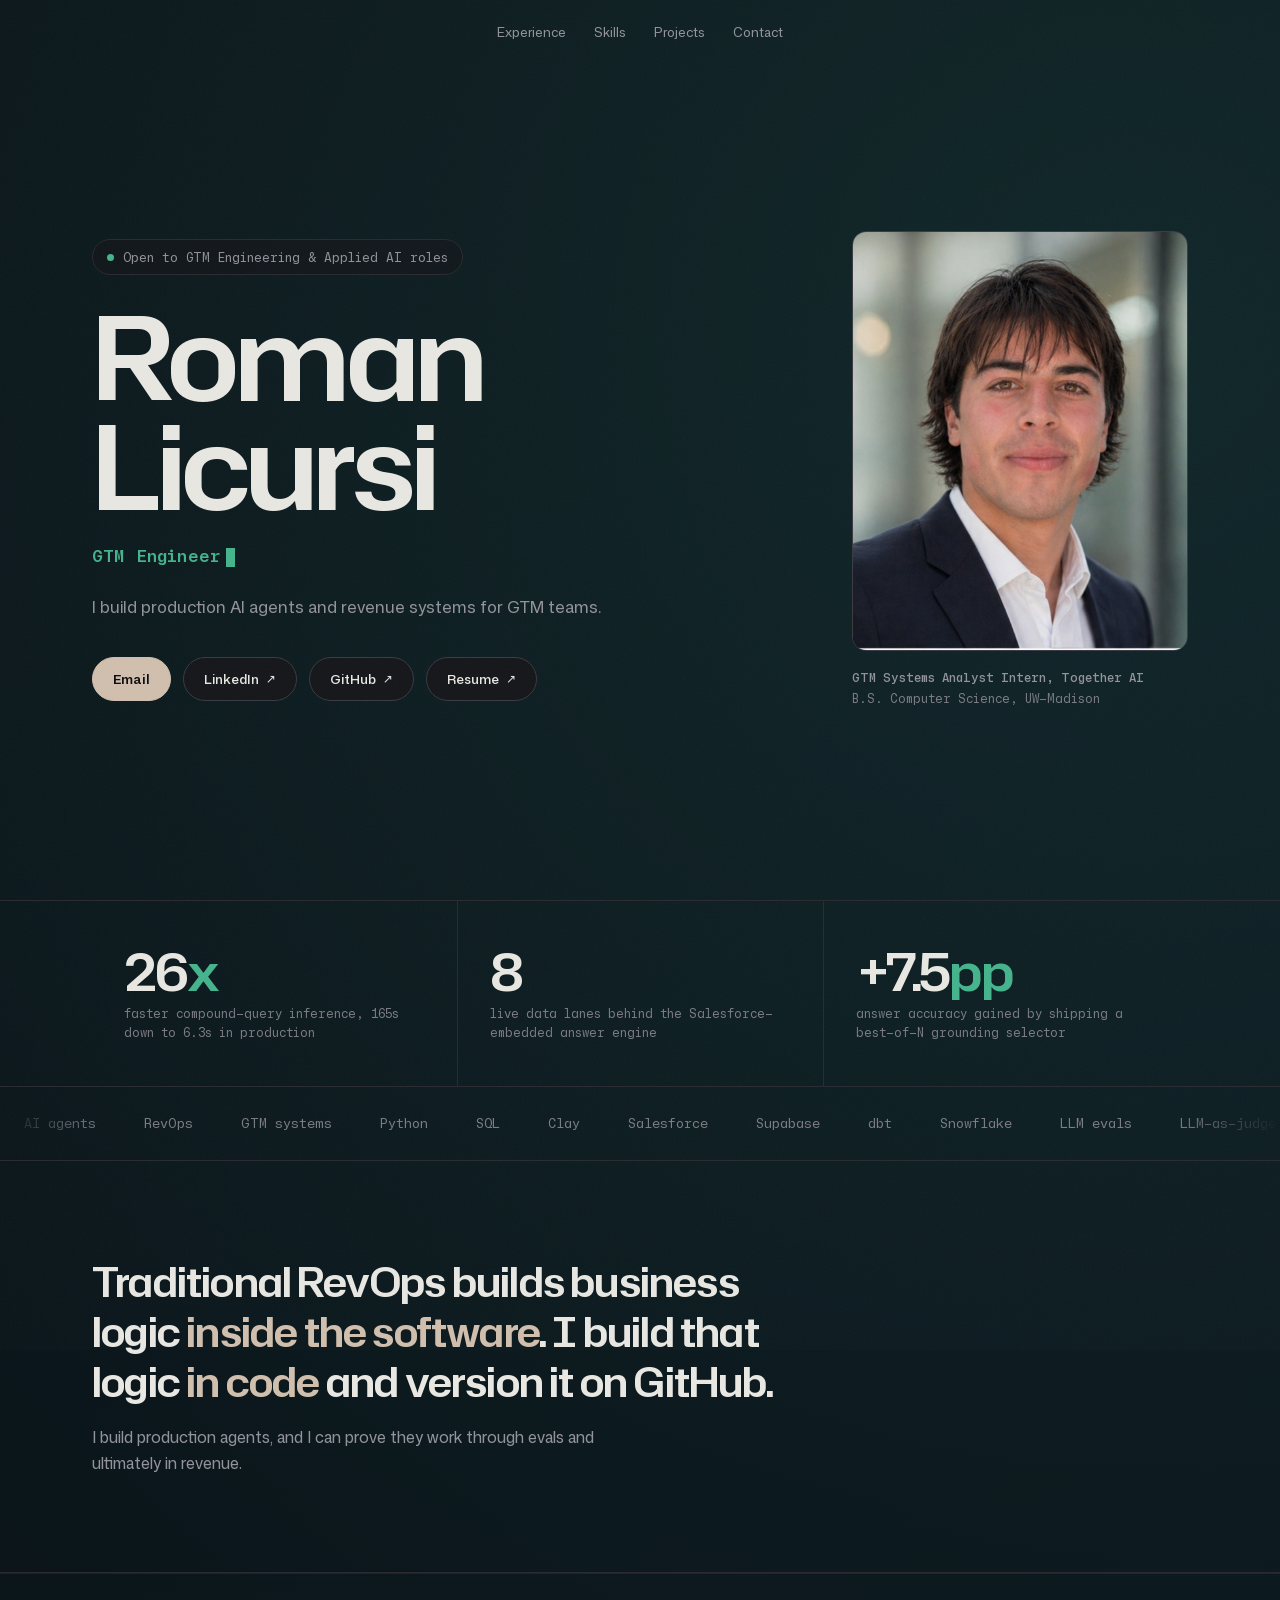
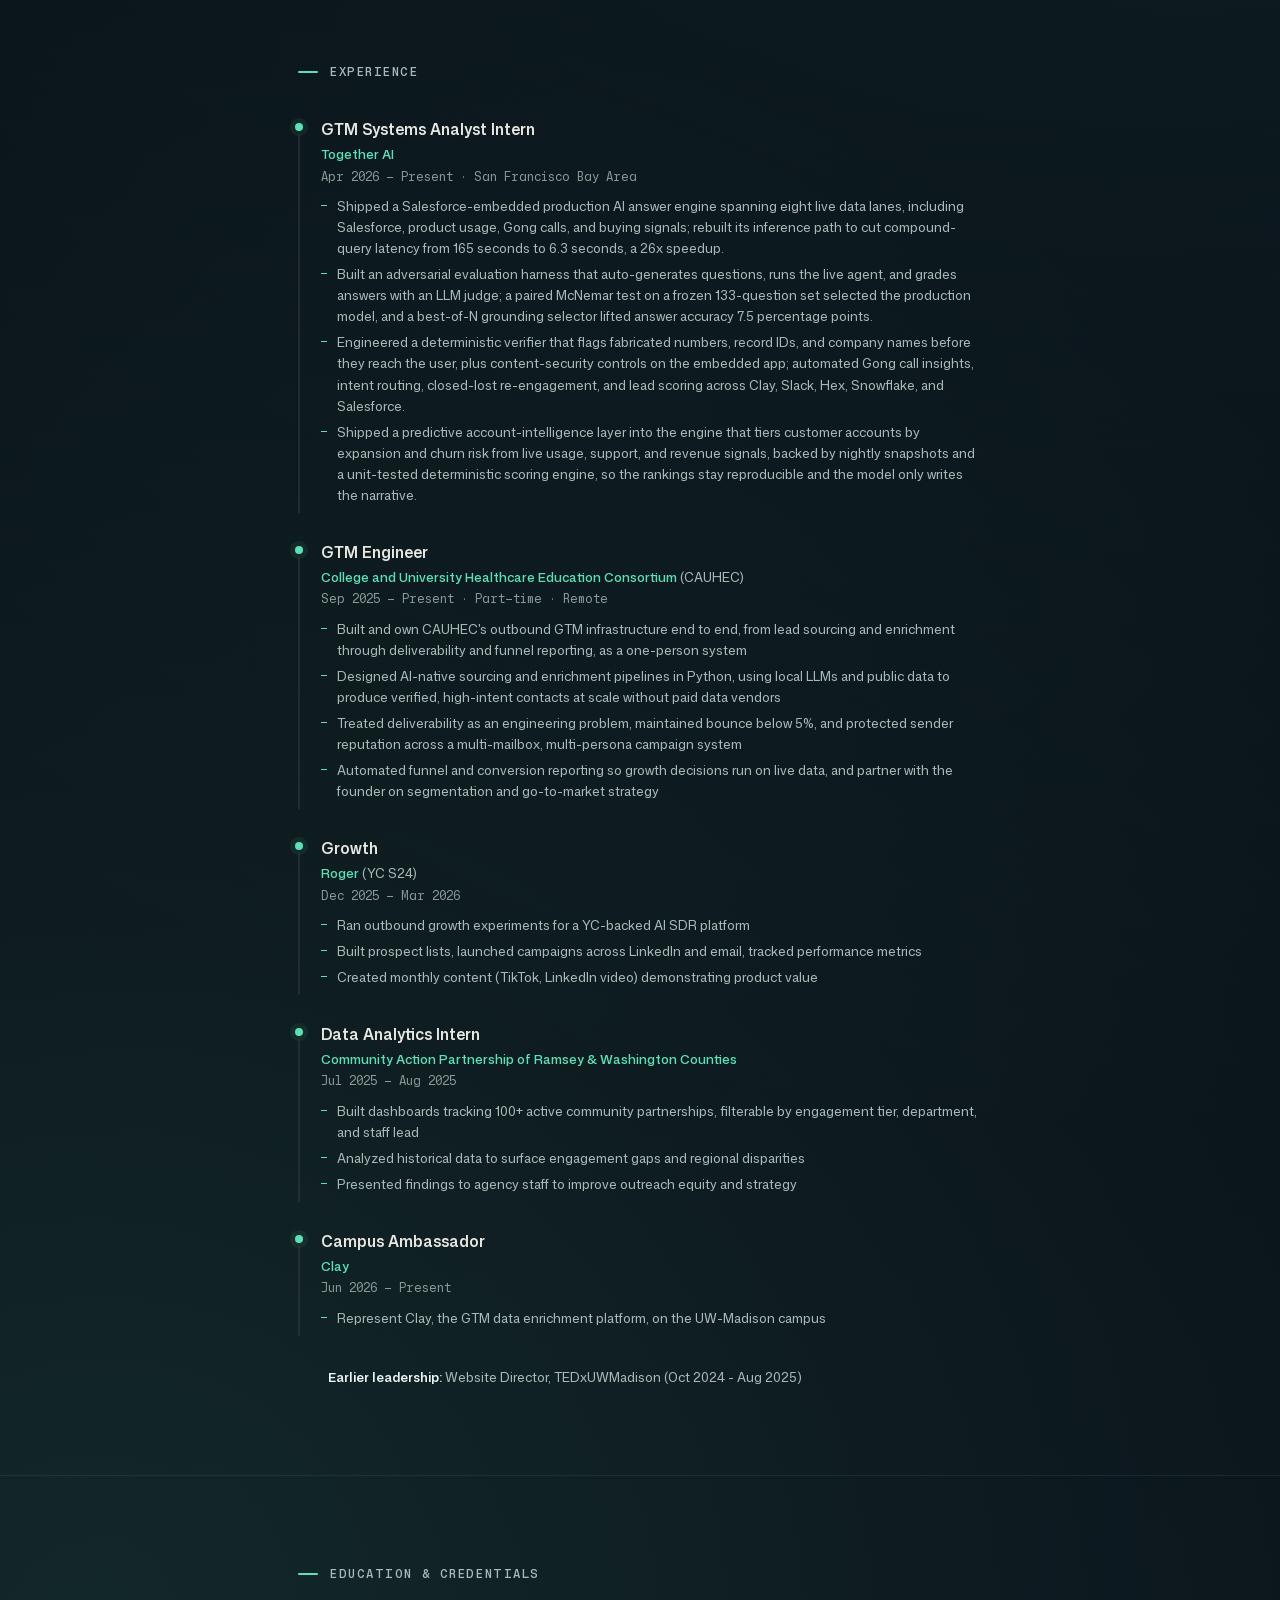
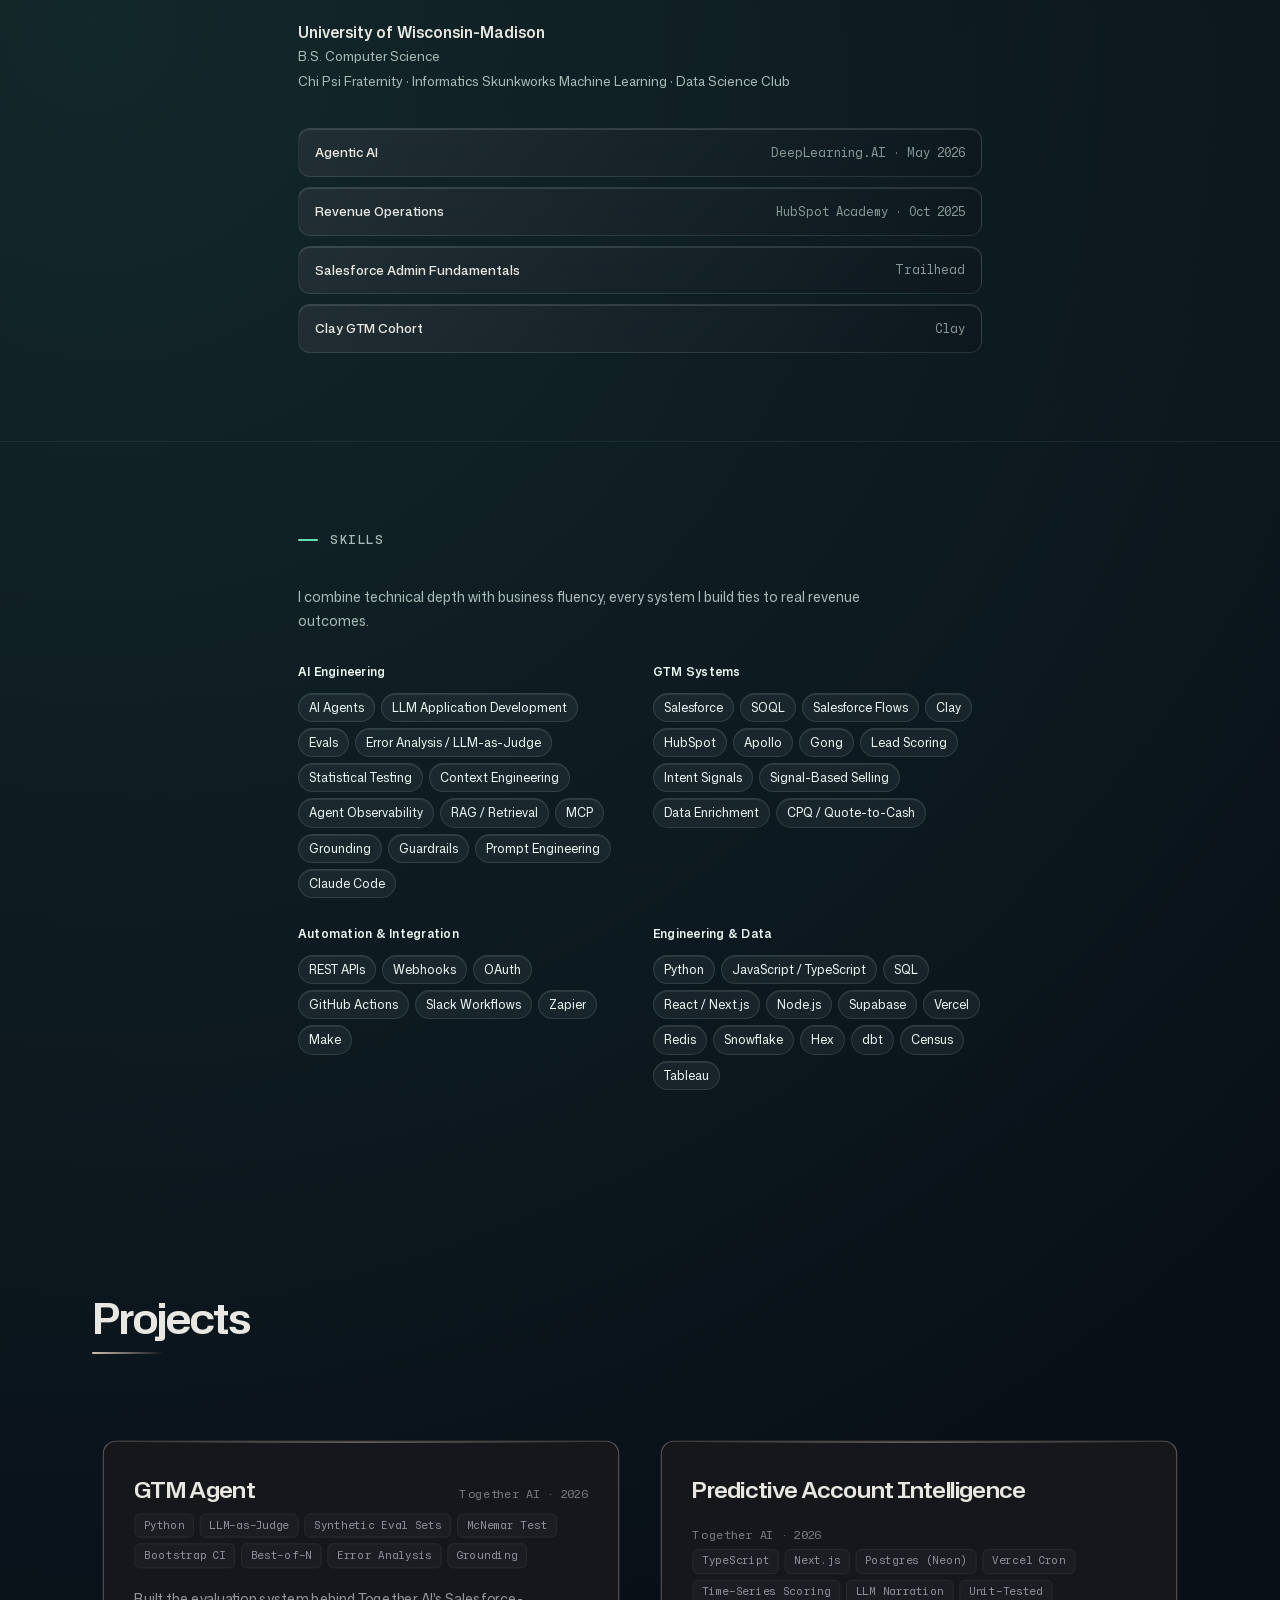
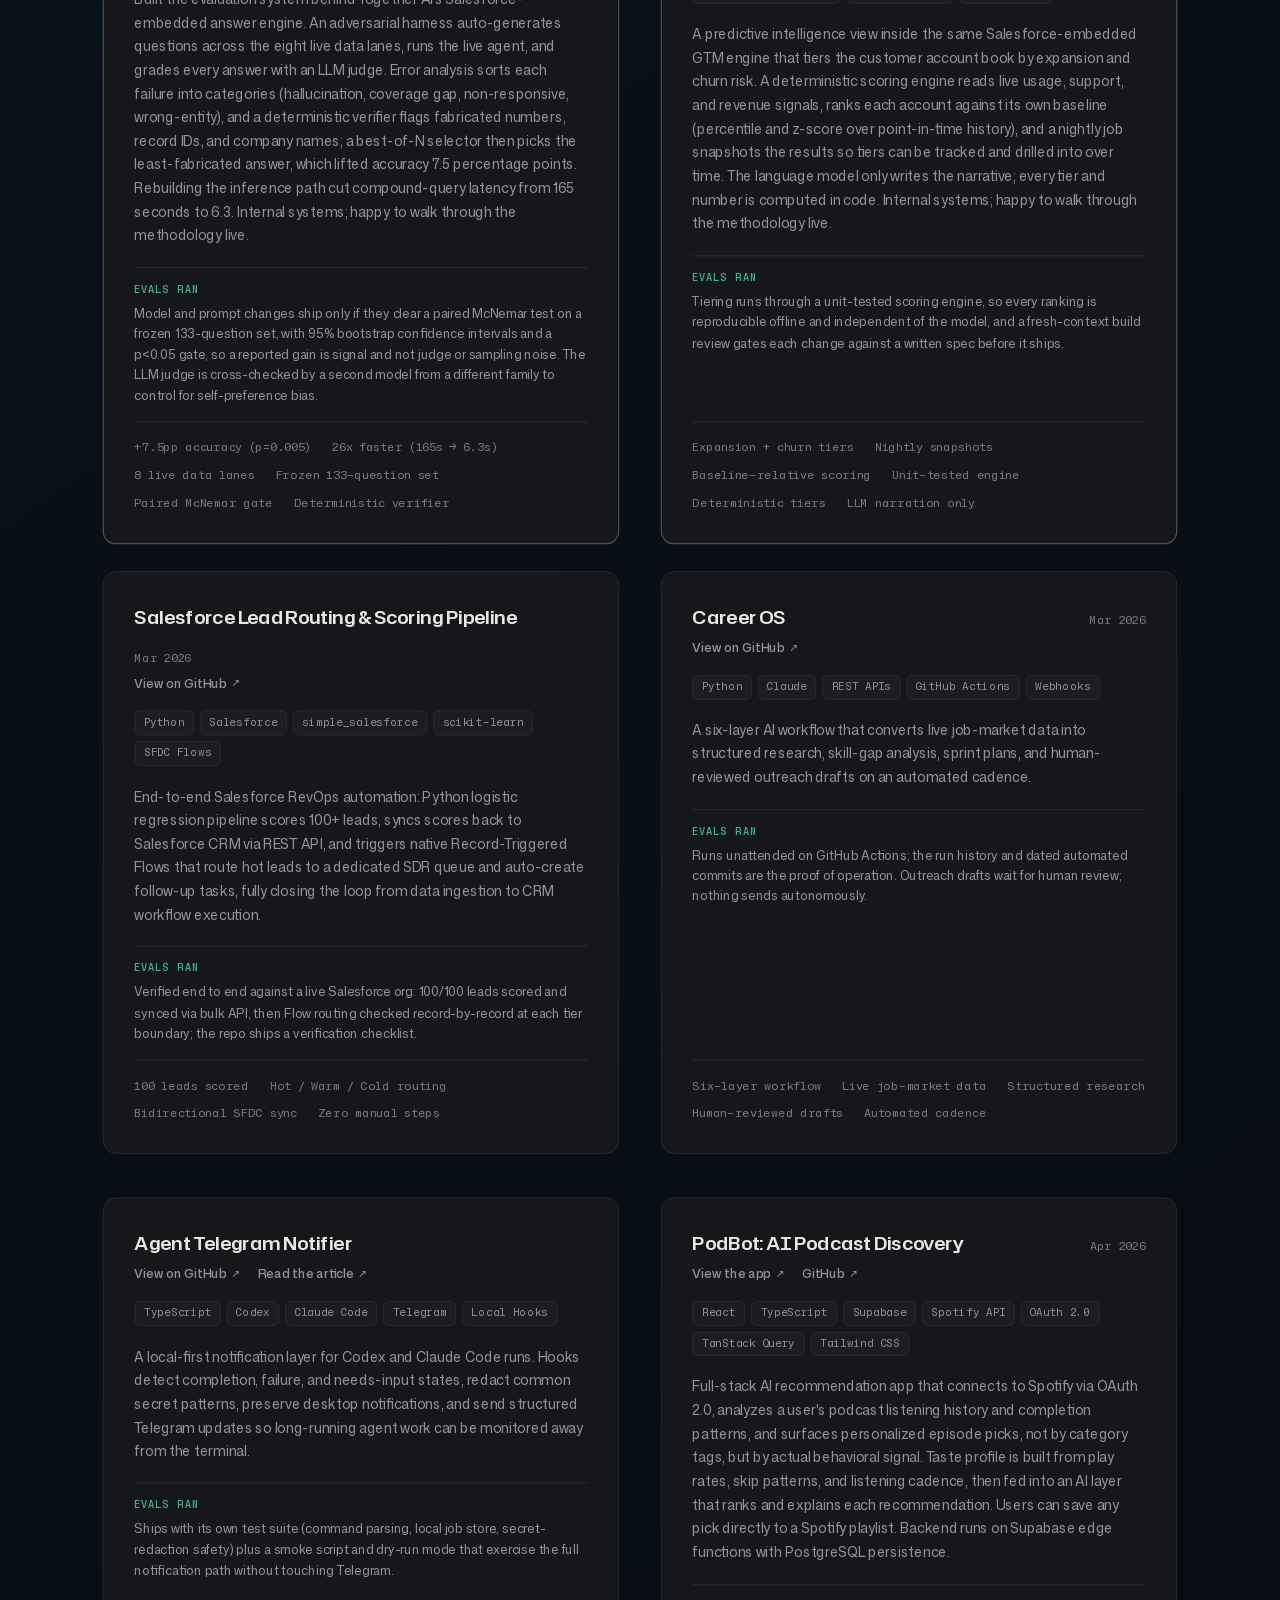
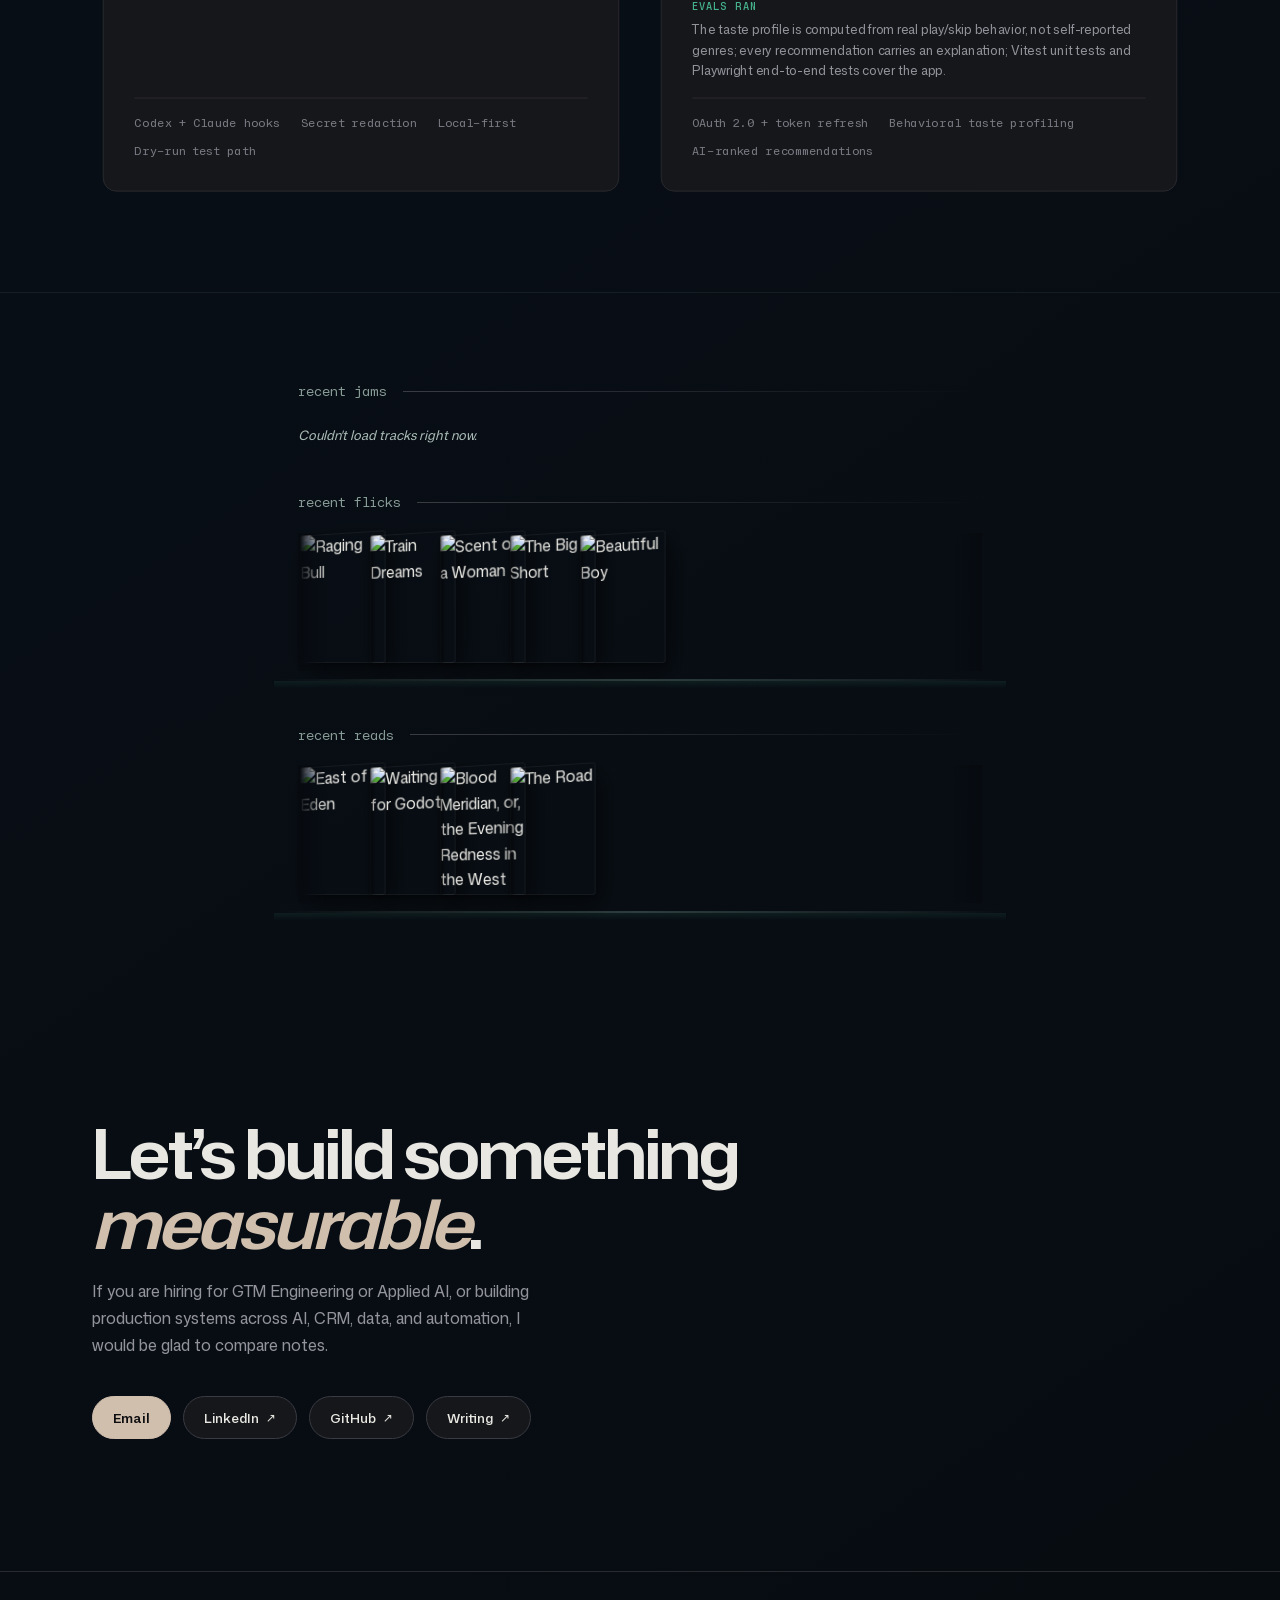
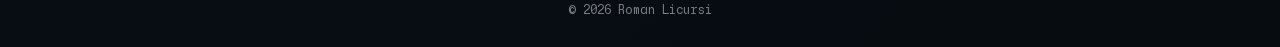
==== commit 5a19a386: "Proof label -> "Evals ran" on all cards; trim evals clause from hero bio Co-Authored-By: Claude Opus" ====
--- a/index.html
+++ b/index.html
@@ -45,7 +45,7 @@
           <h1 class="hero-name" data-enter style="--enter-delay:90ms"><span>Roman</span><span>Licursi</span></h1>
           <p class="hero-role" data-enter style="--enter-delay:180ms"><span data-scramble aria-label="GTM Engineer"><span aria-hidden="true">GTM Engineer</span></span><span class="cursor" aria-hidden="true"></span></p>
           <p class="hero-bio" data-enter style="--enter-delay:270ms">
-            I build production AI agents and revenue systems for GTM teams,<br>and I can prove they work with evals.
+            I build production AI agents and revenue systems for GTM teams.
           </p>
           <div class="hero-ctas" data-enter style="--enter-delay:360ms">
             <a href="mailto:romanlicursi@gmail.com" class="btn btn--primary">Email</a>
@@ -380,7 +380,7 @@
               number is computed in code. Internal systems; happy to walk through the methodology live.
             </p>
             <div class="project-proof">
-              <span class="project-proof-label">How I know it works</span>
+              <span class="project-proof-label">Evals ran</span>
               <p>Tiering runs through a unit-tested scoring engine, so every ranking is reproducible offline and independent of the model, and a fresh-context build review gates each change against a written spec before it ships.</p>
             </div>
             <div class="project-metrics">
@@ -423,7 +423,7 @@
                   decision-makers, and a work email waterfall makes the best accounts actionable.
                 </p>
                 <div class="project-proof">
-                  <span class="project-proof-label">How I know it works</span>
+                  <span class="project-proof-label">Evals ran</span>
                   <p>Scoring and tiering are formula-driven, so every account's rank is auditable in-table, and no email ships until it survives a multi-provider verification waterfall.</p>
                 </div>
                 <div class="project-metrics">
@@ -497,7 +497,7 @@
               the loop from data ingestion to CRM workflow execution.
             </p>
             <div class="project-proof">
-              <span class="project-proof-label">How I know it works</span>
+              <span class="project-proof-label">Evals ran</span>
               <p>Verified end to end against a live Salesforce org: 100/100 leads scored and synced via bulk API, then Flow routing checked record-by-record at each tier boundary; the repo ships a verification checklist.</p>
             </div>
             <div class="project-metrics">
@@ -528,7 +528,7 @@
               analysis, sprint plans, and human-reviewed outreach drafts on an automated cadence.
             </p>
             <div class="project-proof">
-              <span class="project-proof-label">How I know it works</span>
+              <span class="project-proof-label">Evals ran</span>
               <p>Runs unattended on GitHub Actions; the run history and dated automated commits are the proof of operation. Outreach drafts wait for human review; nothing sends autonomously.</p>
             </div>
             <div class="project-metrics">
@@ -561,7 +561,7 @@
               structured Telegram updates so long-running agent work can be monitored away from the terminal.
             </p>
             <div class="project-proof">
-              <span class="project-proof-label">How I know it works</span>
+              <span class="project-proof-label">Evals ran</span>
               <p>Ships with its own test suite (command parsing, local job store, secret-redaction safety) plus a smoke script and dry-run mode that exercise the full notification path without touching Telegram.</p>
             </div>
             <div class="project-metrics">
@@ -598,7 +598,7 @@
               directly to a Spotify playlist. Backend runs on Supabase edge functions with PostgreSQL persistence.
             </p>
             <div class="project-proof">
-              <span class="project-proof-label">How I know it works</span>
+              <span class="project-proof-label">Evals ran</span>
               <p>The taste profile is computed from real play/skip behavior, not self-reported genres; every recommendation carries an explanation; Vitest unit tests and Playwright end-to-end tests cover the app.</p>
             </div>
             <div class="project-metrics">
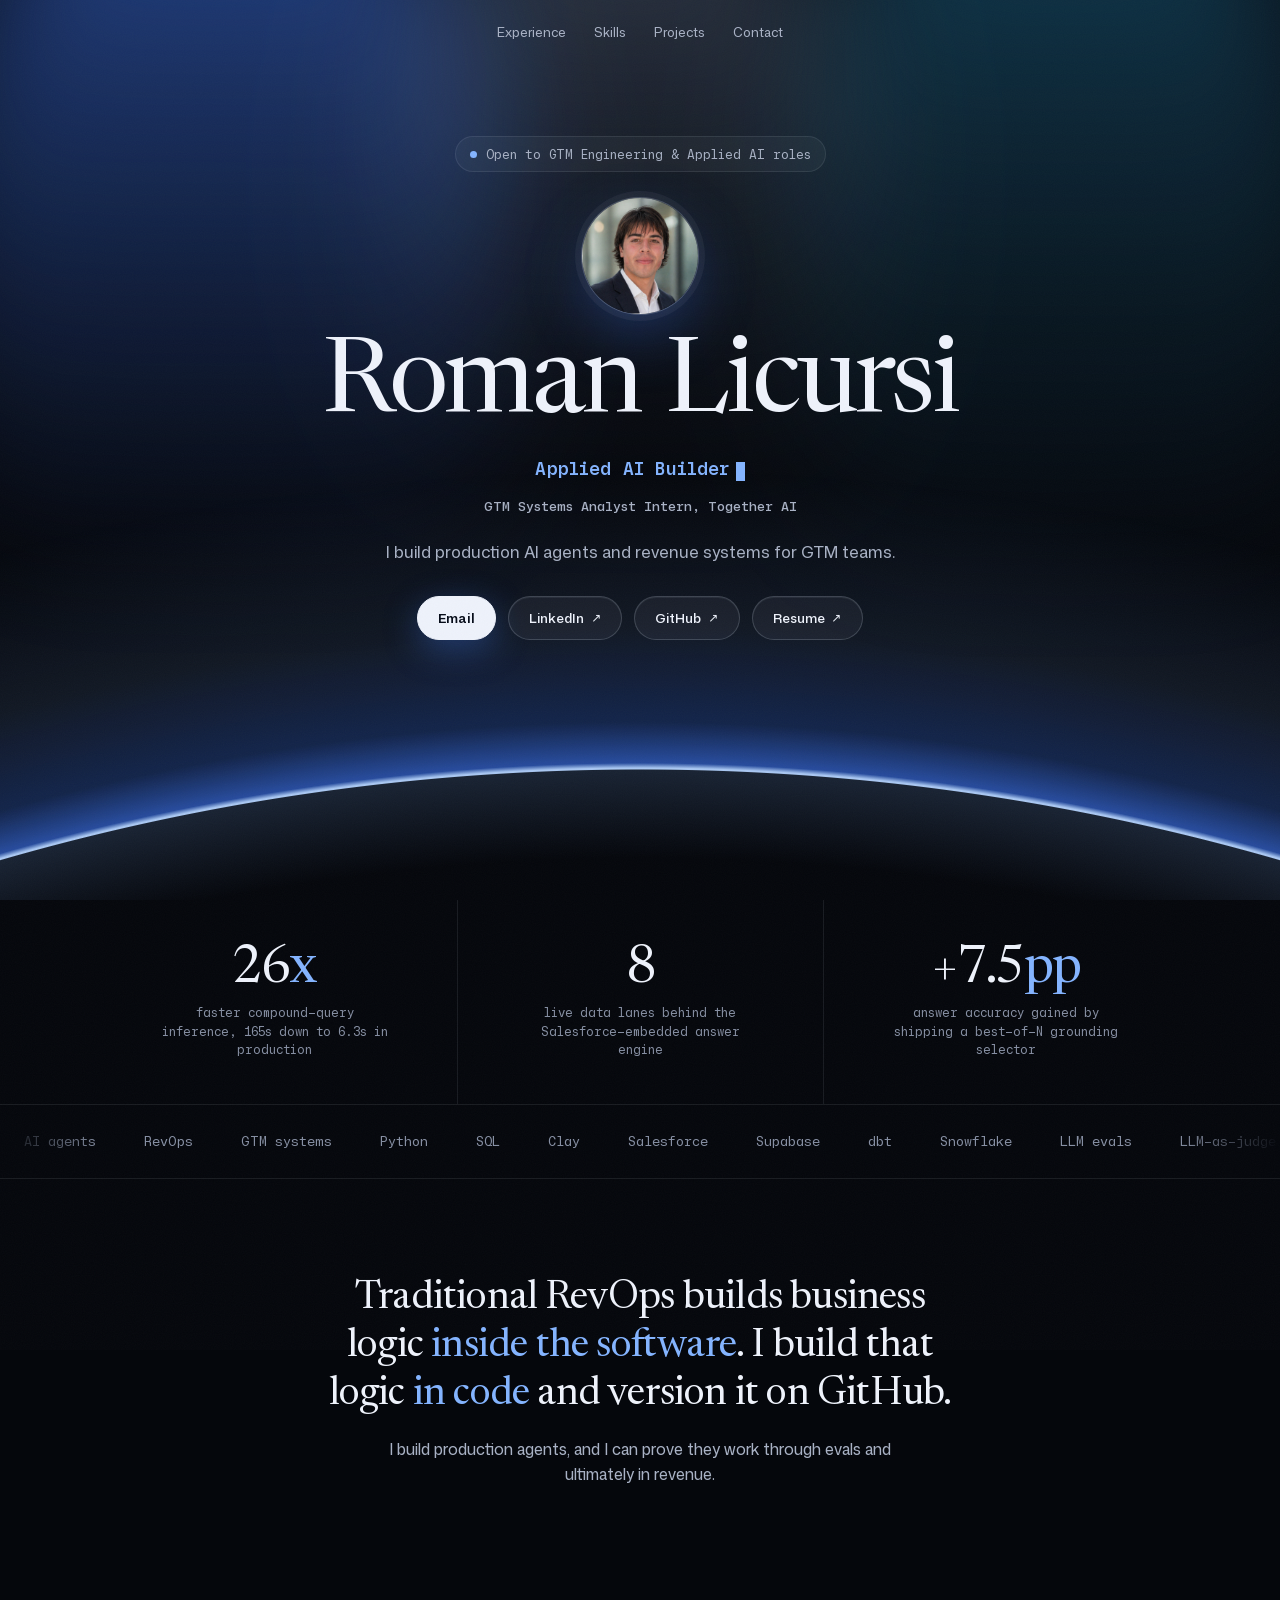
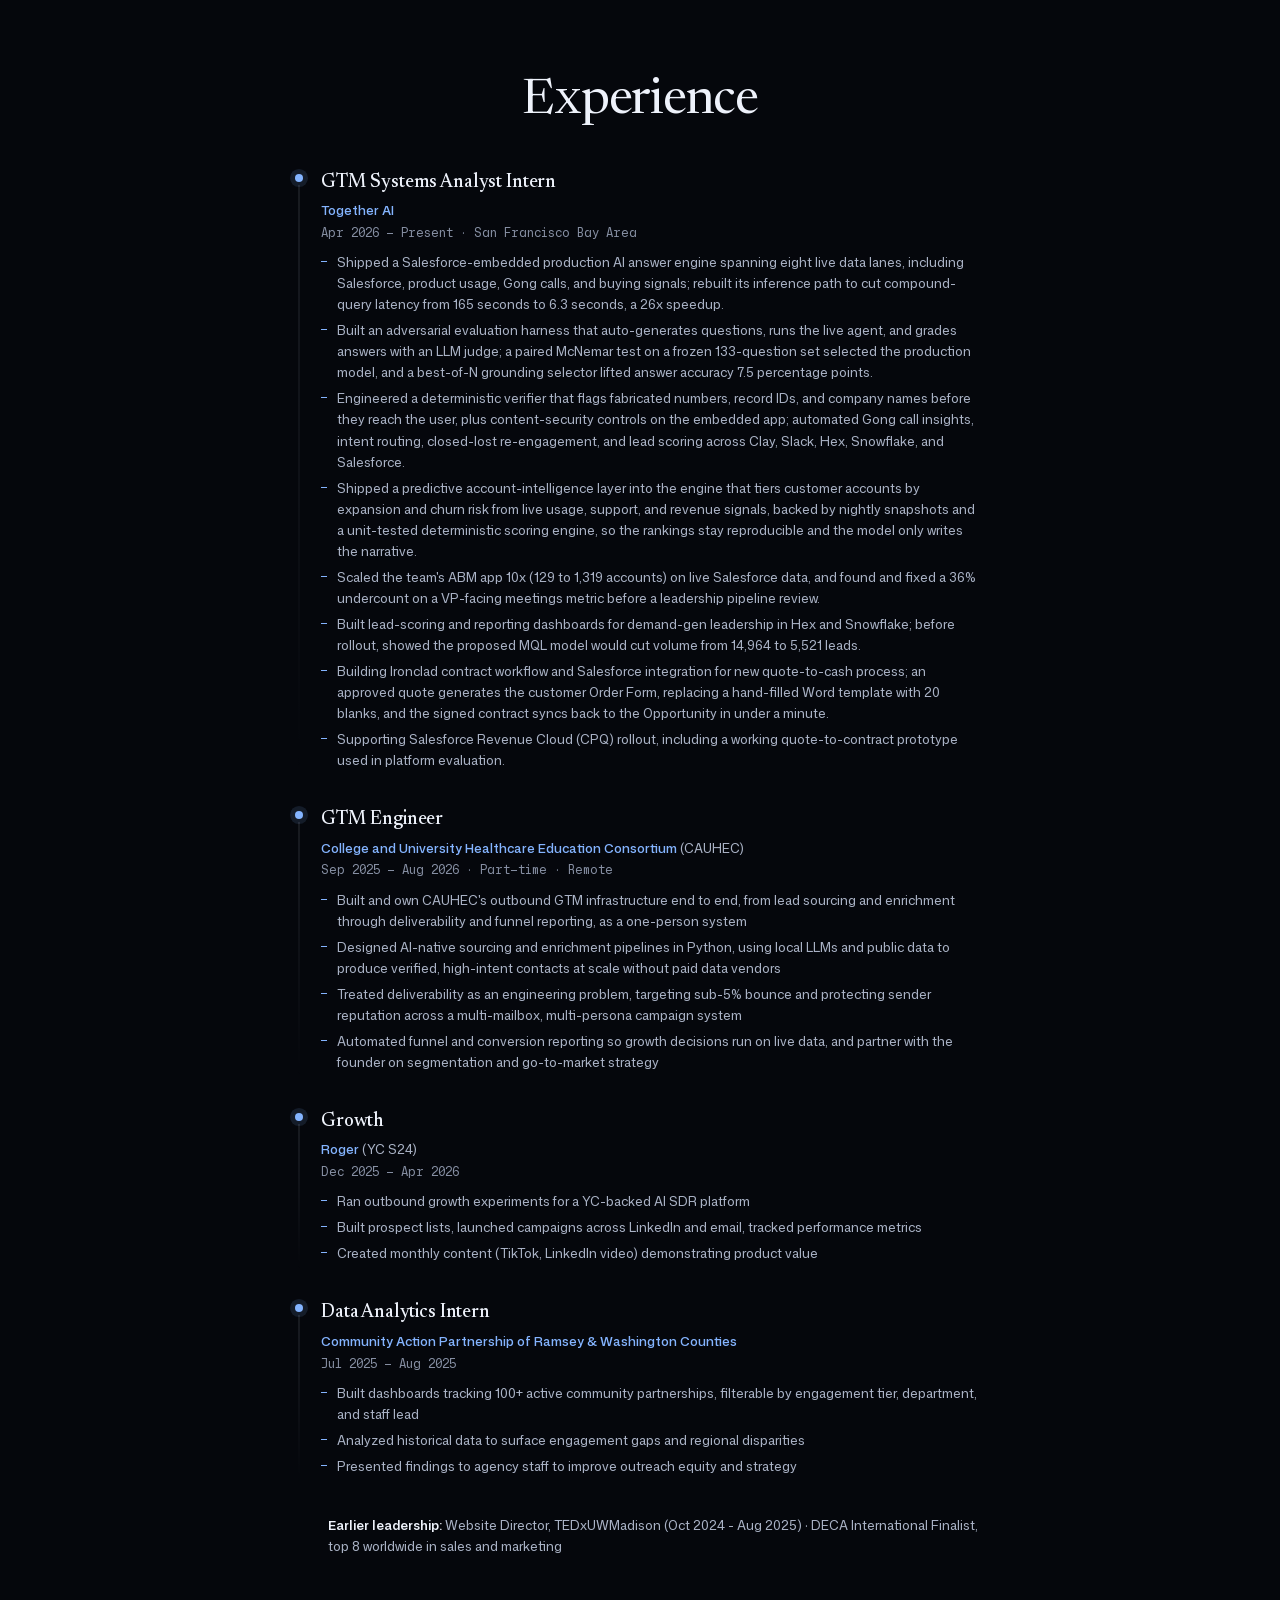
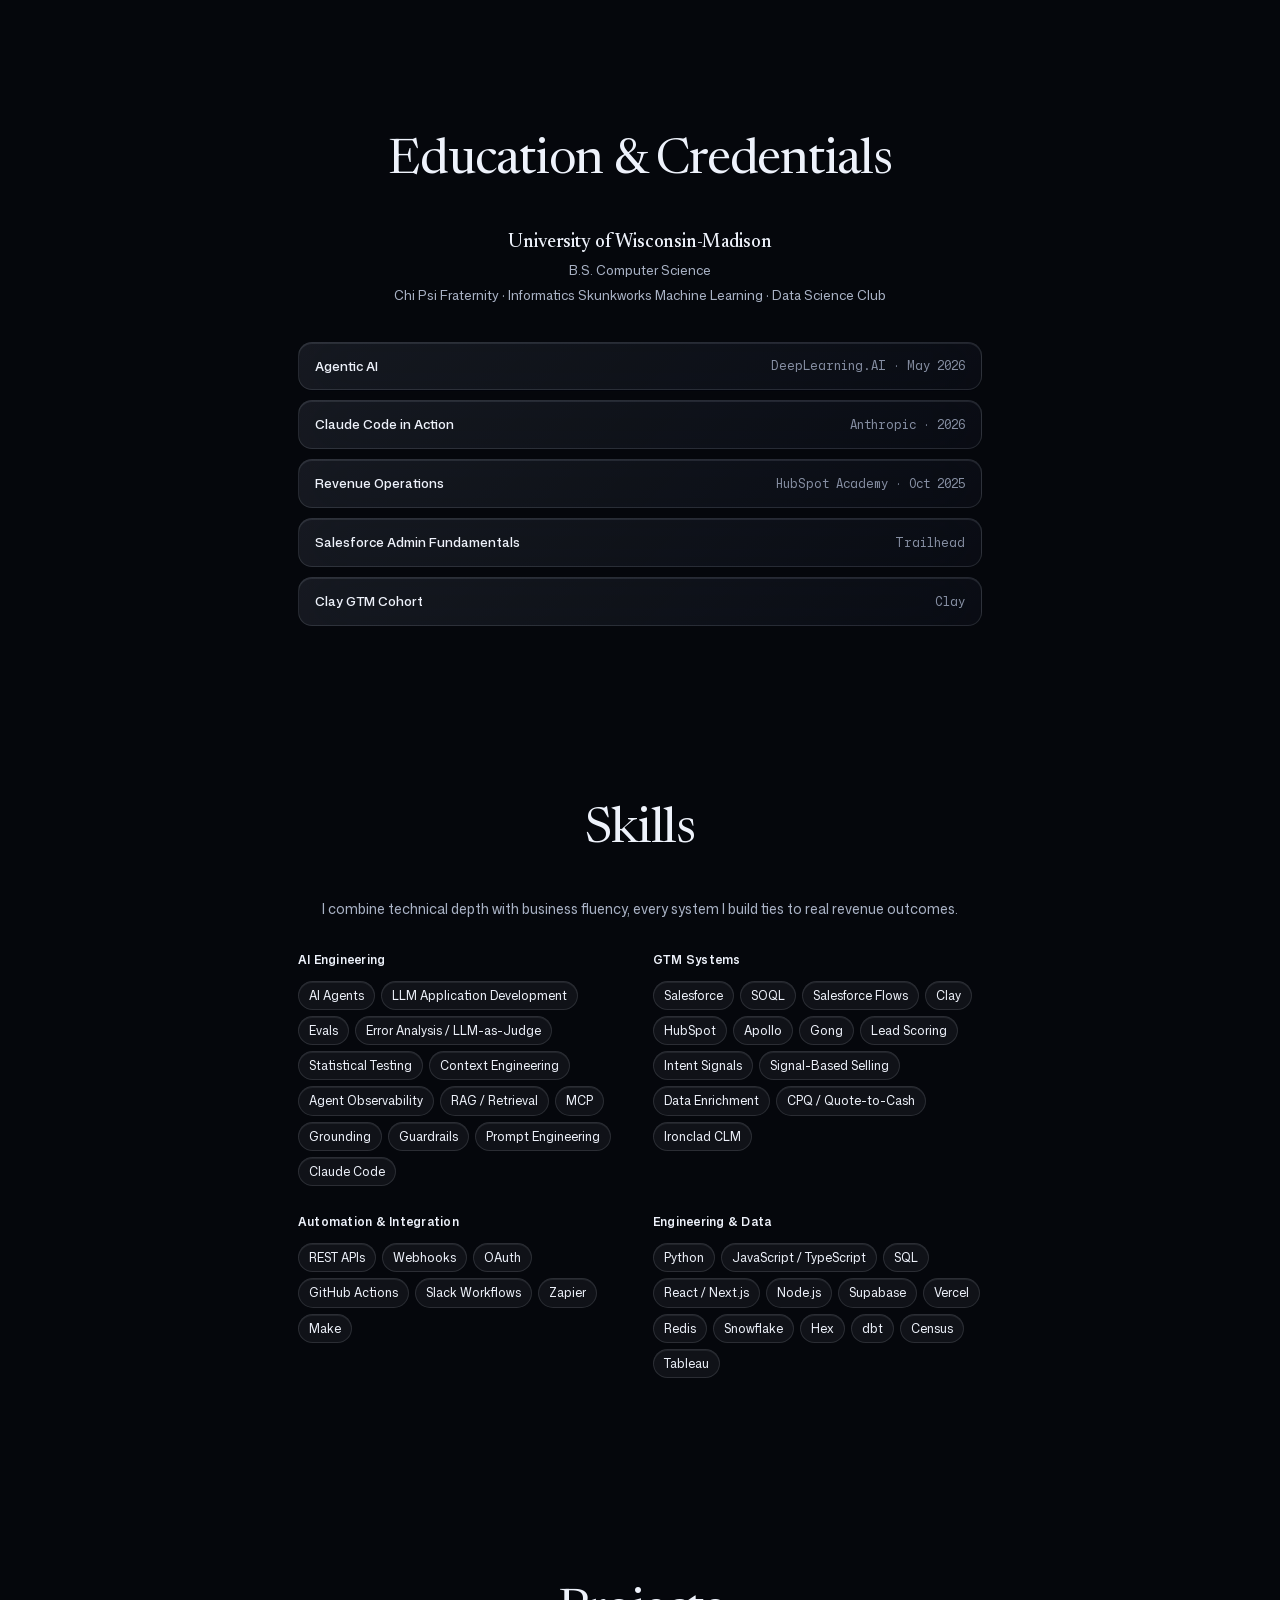
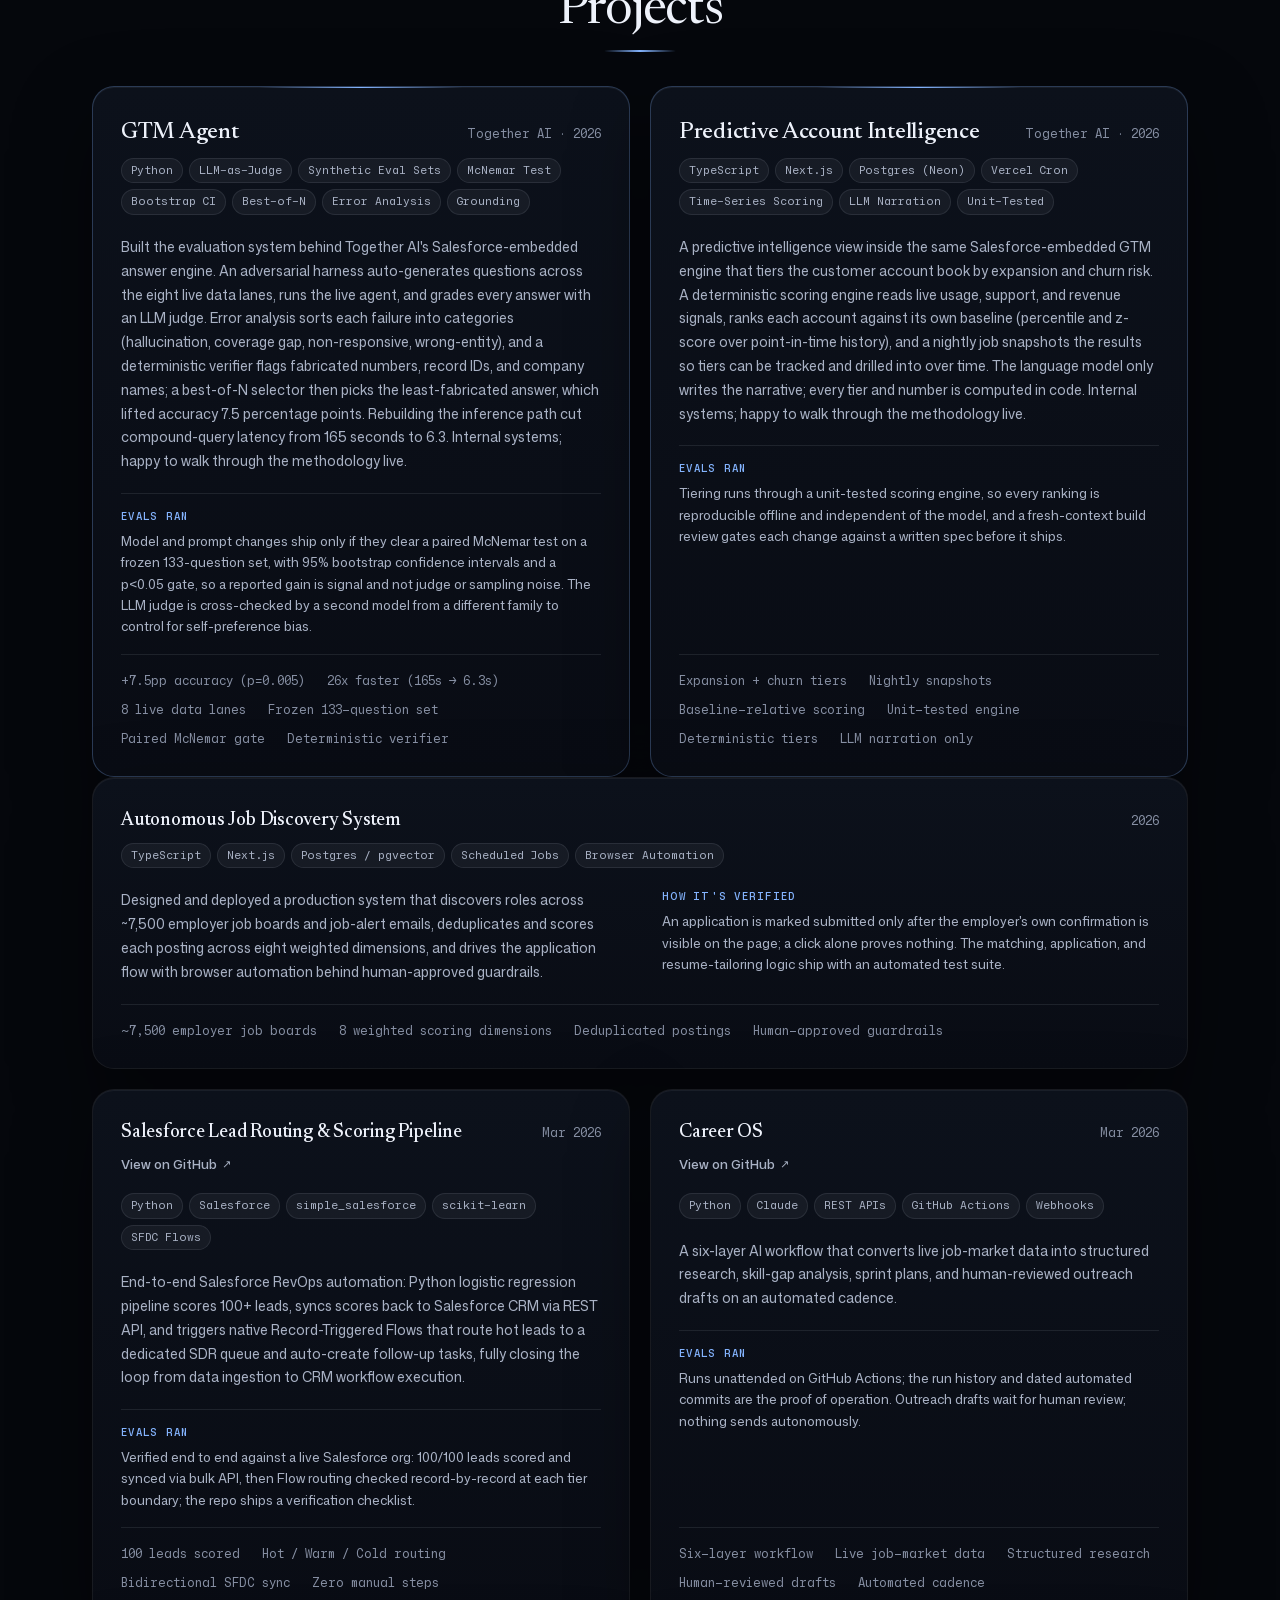
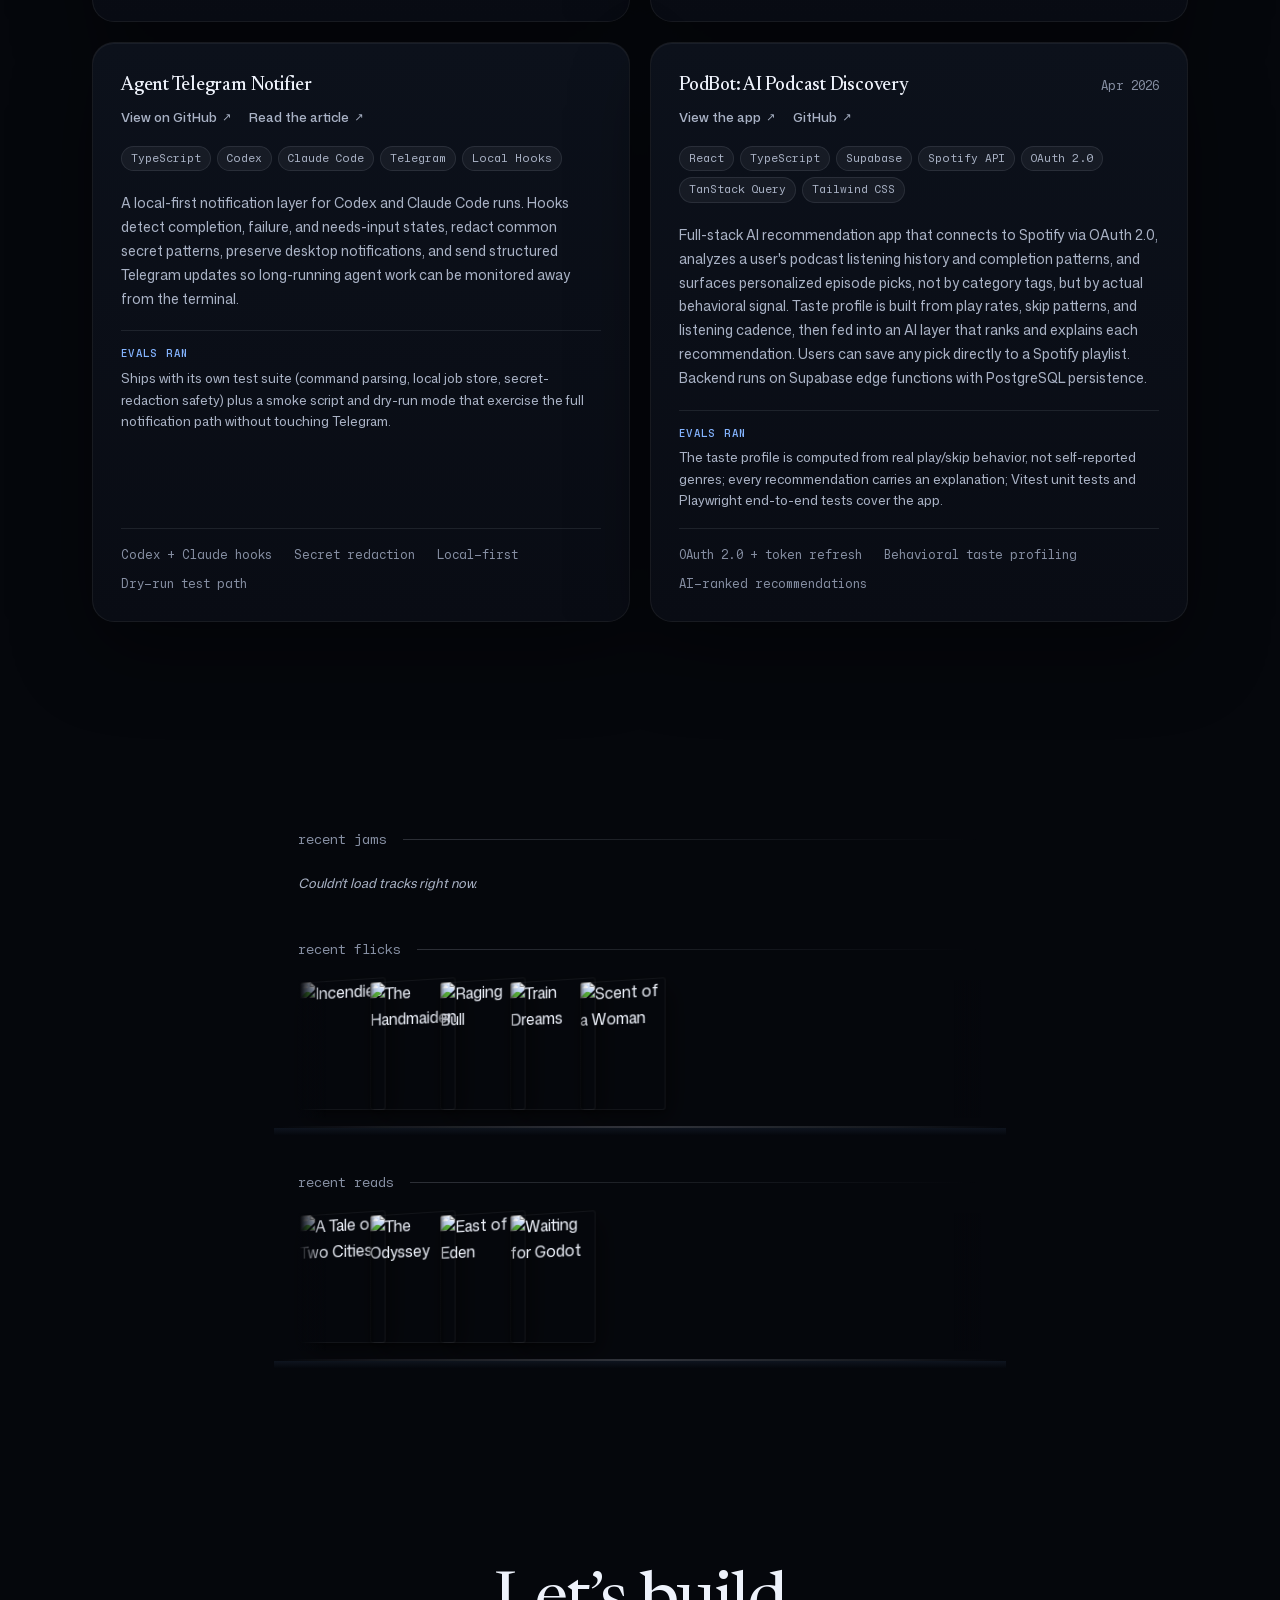
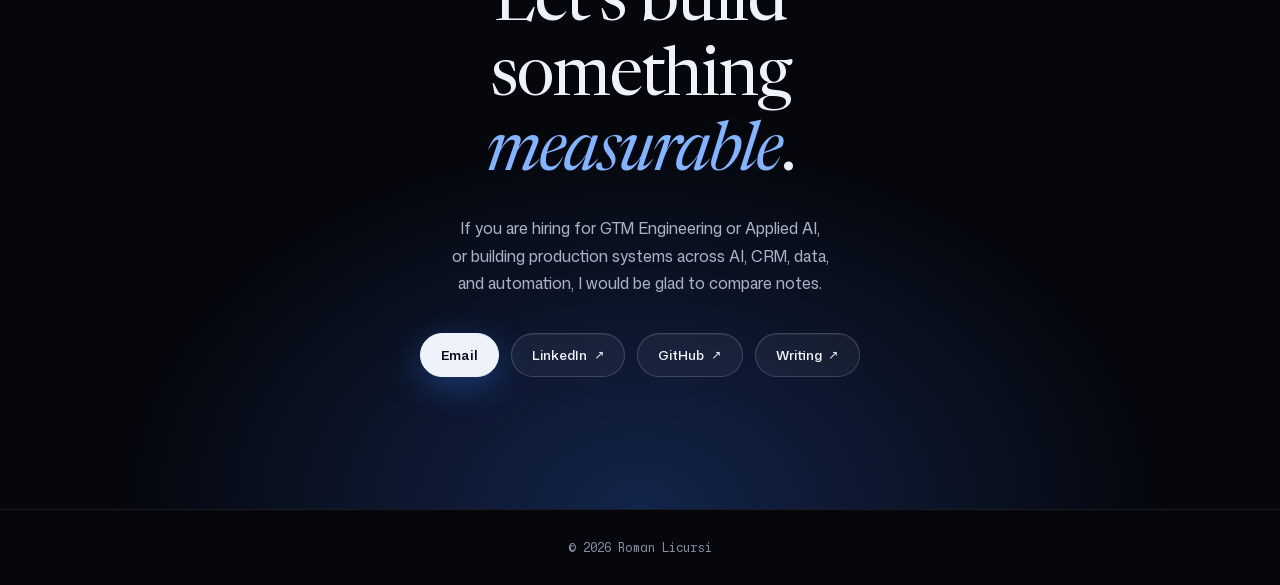
==== commit 6ffb2cbd: "Aurora theme, resume sync, and hero/experience edits Design: add aurora.css, a theme layer loaded af" ====
--- a/index.html
+++ b/index.html
@@ -10,17 +10,18 @@
   <meta property="og:type" content="website" />
   <meta property="og:url" content="https://romanlicursi.github.io" />
   <meta property="og:image" content="https://romanlicursi.github.io/linkedin_headshot.jpg" />
-  <meta name="theme-color" content="#0c0c0e" />
-  <link rel="preload" href="assets/fonts/HubotSans-SemiBold.woff2" as="font" type="font/woff2" crossorigin />
+  <meta name="theme-color" content="#05070c" />
+  <link rel="preload" href="assets/fonts/NewsreaderVF.woff2" as="font" type="font/woff2" crossorigin />
   <link rel="preload" href="assets/fonts/MonaSansVF.woff2" as="font" type="font/woff2" crossorigin />
   <link rel="preload" href="assets/fonts/MonaSansMonoVF.woff2" as="font" type="font/woff2" crossorigin />
   <link rel="icon" href="data:image/svg+xml,<svg xmlns='http://www.w3.org/2000/svg' viewBox='0 0 100 100'><text y='.9em' font-size='90'>⚡</text></svg>">
   <link rel="stylesheet" href="styles.css?v=20260718e" />
+  <link rel="stylesheet" href="aurora.css?v=20261004a" />
 </head>
 <body>
 
   <a class="skip-link" href="#experience">Skip to experience</a>
-  <div class="atmosphere" aria-hidden="true"></div>
+  <div class="atmosphere" aria-hidden="true"><span></span><span></span><span></span></div>
   <div class="grain" aria-hidden="true"></div>
 
   <!-- ── Navigation ── -->
@@ -67,7 +68,6 @@
           </a>
           <p class="hero-caption">
             <strong>GTM Systems Analyst Intern, Together AI</strong>
-            B.S. Computer Science, UW-Madison
           </p>
         </div>
       </div>
@@ -133,6 +133,10 @@
                 <li>Built an adversarial evaluation harness that auto-generates questions, runs the live agent, and grades answers with an LLM judge; a paired McNemar test on a frozen 133-question set selected the production model, and a best-of-N grounding selector lifted answer accuracy 7.5 percentage points.</li>
                 <li>Engineered a deterministic verifier that flags fabricated numbers, record IDs, and company names before they reach the user, plus content-security controls on the embedded app; automated Gong call insights, intent routing, closed-lost re-engagement, and lead scoring across Clay, Slack, Hex, Snowflake, and Salesforce.</li>
                 <li>Shipped a predictive account-intelligence layer into the engine that tiers customer accounts by expansion and churn risk from live usage, support, and revenue signals, backed by nightly snapshots and a unit-tested deterministic scoring engine, so the rankings stay reproducible and the model only writes the narrative.</li>
+                <li>Scaled the team's ABM app 10x (129 to 1,319 accounts) on live Salesforce data, and found and fixed a 36% undercount on a VP-facing meetings metric before a leadership pipeline review.</li>
+                <li>Built lead-scoring and reporting dashboards for demand-gen leadership in Hex and Snowflake; before rollout, showed the proposed MQL model would cut volume from 14,964 to 5,521 leads.</li>
+                <li>Building Ironclad contract workflow and Salesforce integration for new quote-to-cash process; an approved quote generates the customer Order Form, replacing a hand-filled Word template with 20 blanks, and the signed contract syncs back to the Opportunity in under a minute.</li>
+                <li>Supporting Salesforce Revenue Cloud (CPQ) rollout, including a working quote-to-contract prototype used in platform evaluation.</li>
               </ul>
             </div>
           </div>
@@ -142,11 +146,11 @@
             <div>
               <div class="exp-role">GTM Engineer</div>
               <div class="exp-company">College and University Healthcare Education Consortium <span style="color:var(--text-2);font-weight:400">(CAUHEC)</span></div>
-              <div class="exp-meta">Sep 2025 - Present &middot; Part-time &middot; Remote</div>
+              <div class="exp-meta">Sep 2025 - Aug 2026 &middot; Part-time &middot; Remote</div>
               <ul class="exp-bullets">
                 <li>Built and own CAUHEC's outbound GTM infrastructure end to end, from lead sourcing and enrichment through deliverability and funnel reporting, as a one-person system</li>
                 <li>Designed AI-native sourcing and enrichment pipelines in Python, using local LLMs and public data to produce verified, high-intent contacts at scale without paid data vendors</li>
-                <li>Treated deliverability as an engineering problem, maintained bounce below 5%, and protected sender reputation across a multi-mailbox, multi-persona campaign system</li>
+                <li>Treated deliverability as an engineering problem, targeting sub-5% bounce and protecting sender reputation across a multi-mailbox, multi-persona campaign system</li>
                 <li>Automated funnel and conversion reporting so growth decisions run on live data, and partner with the founder on segmentation and go-to-market strategy</li>
               </ul>
             </div>
@@ -157,7 +161,7 @@
             <div>
               <div class="exp-role">Growth</div>
               <div class="exp-company">Roger <span style="color:var(--text-2);font-weight:400">(YC S24)</span></div>
-              <div class="exp-meta">Dec 2025 - Mar 2026</div>
+              <div class="exp-meta">Dec 2025 - Apr 2026</div>
               <ul class="exp-bullets">
                 <li>Ran outbound growth experiments for a YC-backed AI SDR platform</li>
                 <li>Built prospect lists, launched campaigns across LinkedIn and email, tracked performance metrics</li>
@@ -180,19 +184,7 @@
             </div>
           </div>
 
-          <div class="timeline-item stagger-item" style="transition-delay:240ms">
-            <div class="timeline-line"></div>
-            <div>
-              <div class="exp-role">Campus Ambassador</div>
-              <div class="exp-company">Clay</div>
-              <div class="exp-meta">Jun 2026 - Present</div>
-              <ul class="exp-bullets">
-                <li>Represent Clay, the GTM data enrichment platform, on the UW-Madison campus</li>
-              </ul>
-            </div>
-          </div>
-
-          <p class="timeline-earlier"><strong>Earlier leadership:</strong> Website Director, TEDxUWMadison (Oct 2024 - Aug 2025)</p>
+          <p class="timeline-earlier"><strong>Earlier leadership:</strong> Website Director, TEDxUWMadison (Oct 2024 - Aug 2025) &middot; DECA International Finalist, top 8 worldwide in sales and marketing</p>
 
         </div>
       </div>
@@ -213,6 +205,10 @@
           <li class="cert-item">
             <span class="cert-name">Agentic AI</span>
             <span class="cert-meta">DeepLearning.AI &middot; May 2026</span>
+          </li>
+          <li class="cert-item">
+            <span class="cert-name">Claude Code in Action</span>
+            <span class="cert-meta">Anthropic &middot; 2026</span>
           </li>
           <li class="cert-item">
             <span class="cert-name">Revenue Operations</span>
@@ -271,6 +267,7 @@
               <span class="skill-tag">Signal-Based Selling</span>
               <span class="skill-tag">Data Enrichment</span>
               <span class="skill-tag">CPQ / Quote-to-Cash</span>
+              <span class="skill-tag">Ironclad CLM</span>
             </div>
           </div>
 
@@ -475,7 +472,36 @@
         </template>
 
         <div class="projects-grid">
-          <article class="card stagger-item" style="transition-delay:0ms">
+          <article class="card card--wide stagger-item" style="transition-delay:0ms">
+            <div class="project-top">
+              <span class="project-title">Autonomous Job Discovery System</span>
+              <span class="project-date">2026</span>
+            </div>
+            <div class="stack-chips">
+              <span class="chip">TypeScript</span>
+              <span class="chip">Next.js</span>
+              <span class="chip">Postgres / pgvector</span>
+              <span class="chip">Scheduled Jobs</span>
+              <span class="chip">Browser Automation</span>
+            </div>
+            <p class="project-desc">
+              Designed and deployed a production system that discovers roles across ~7,500 employer job boards and
+              job-alert emails, deduplicates and scores each posting across eight weighted dimensions, and drives
+              the application flow with browser automation behind human-approved guardrails.
+            </p>
+            <div class="project-proof">
+              <span class="project-proof-label">How it's verified</span>
+              <p>An application is marked submitted only after the employer's own confirmation is visible on the page; a click alone proves nothing. The matching, application, and resume-tailoring logic ship with an automated test suite.</p>
+            </div>
+            <div class="project-metrics">
+              <span>~7,500 employer job boards</span>
+              <span>8 weighted scoring dimensions</span>
+              <span>Deduplicated postings</span>
+              <span>Human-approved guardrails</span>
+            </div>
+          </article>
+
+          <article class="card stagger-item" style="transition-delay:70ms">
             <div class="project-top">
               <span class="project-title">Salesforce Lead Routing &amp; Scoring Pipeline</span>
               <span class="project-date">Mar 2026</span>
--- a/aurora.css
+++ b/aurora.css
@@ -0,0 +1,462 @@
+/* ==========================================================================
+   Aurora theme layer ("Borealis + Horizon"), added 2026-10-04.
+   Loaded after styles.css and overrides it; styles.css keeps the layout and
+   the Instrument design underneath. Remove this file's <link> to go back.
+
+   What it does: curtains of blue light sway behind the hero, the lit rim of a
+   planet rises under it, display type is Newsreader, and cards light their
+   border under the cursor. One accent (cobalt). Radius rule: 22px cards,
+   14px inner surfaces, pill controls and tags, circular portrait.
+   ========================================================================== */
+
+@font-face {
+  font-family: 'Newsreader';
+  src: url('assets/fonts/NewsreaderVF.woff2') format('woff2');
+  font-style: normal;
+  font-weight: 300 700;
+  font-display: swap;
+}
+@font-face {
+  font-family: 'Newsreader';
+  src: url('assets/fonts/NewsreaderItalicVF.woff2') format('woff2');
+  font-style: italic;
+  font-weight: 300 700;
+  font-display: swap;
+}
+
+/* Registered so the lit card border can fade in instead of snapping. */
+@property --lit {
+  syntax: '<number>';
+  inherits: false;
+  initial-value: 0;
+}
+
+/* ── Tokens ── */
+:root,
+#experience,
+#education,
+#skills,
+#now {
+  --text:          #eef2fb;
+  --text-2:        #a9b2c5;
+  --text-3:        #8790a4;
+  --accent:        #84b4ff;
+  --accent-hover:  #a6c9ff;
+  --green:         #84b4ff; /* styles.css uses --green for hover and timeline state; one accent here */
+}
+:root {
+  --bg:            #05070c;
+  --bg-raised:     #0a0e16;
+  --bg-inset:      #080b12;
+  --bg-chip:       rgba(226, 236, 255, 0.05);
+  --line:          rgba(226, 236, 255, 0.09);
+  --line-strong:   rgba(226, 236, 255, 0.18);
+  --accent-ink:    #050b18;
+  --accent-soft:   rgba(132, 180, 255, 0.13);
+  --glow:          132, 180, 255;
+  --glow-soft:     178, 210, 255;
+  --glow-hot:      62, 122, 255;
+  --tint:          226, 236, 255;
+  --font-display:  'Newsreader', 'Iowan Old Style', Georgia, serif;
+  --radius-card:   22px;
+  --radius-media:  14px;
+}
+
+body { background: var(--bg); }
+::selection { background: rgba(var(--glow), 0.3); }
+
+/* ── Curtains of light behind the hero (transform-only, so the compositor does the work) ── */
+.atmosphere {
+  position: absolute;
+  inset: 0 0 auto;
+  height: 118vh;
+  overflow: hidden;
+  -webkit-mask-image: linear-gradient(#000 50%, transparent 96%);
+  mask-image: linear-gradient(#000 50%, transparent 96%);
+}
+.atmosphere span {
+  position: absolute;
+  border-radius: 50%;
+  filter: blur(64px);
+  mix-blend-mode: screen;
+  will-change: transform;
+}
+.atmosphere span:nth-child(1) {
+  top: -22vh;
+  left: -6vw;
+  width: 46vw;
+  height: 96vh;
+  background: linear-gradient(180deg, #3e7aff 0%, rgba(62, 122, 255, 0.36) 55%, transparent 88%);
+  opacity: 0.56;
+  animation: curtain-a 17s ease-in-out infinite alternate;
+}
+.atmosphere span:nth-child(2) {
+  top: -26vh;
+  right: -4vw;
+  width: 42vw;
+  height: 104vh;
+  background: linear-gradient(180deg, #2aa9e6 0%, rgba(42, 169, 230, 0.3) 55%, transparent 86%);
+  opacity: 0.36;
+  animation: curtain-b 23s ease-in-out infinite alternate;
+}
+.atmosphere span:nth-child(3) {
+  top: -18vh;
+  left: 30vw;
+  width: 38vw;
+  height: 86vh;
+  background: linear-gradient(180deg, #a9cbff 0%, rgba(169, 203, 255, 0.26) 50%, transparent 84%);
+  opacity: 0.28;
+  animation: curtain-c 29s ease-in-out infinite alternate;
+}
+@keyframes curtain-a {
+  from { transform: translate3d(-8vw, 0, 0) skewX(-16deg) scaleY(0.88); }
+  to   { transform: translate3d(16vw, 3vh, 0) skewX(12deg) scaleY(1.1); }
+}
+@keyframes curtain-b {
+  from { transform: translate3d(6vw, 0, 0) skewX(14deg) scaleY(1.06); }
+  to   { transform: translate3d(-18vw, -2vh, 0) skewX(-10deg) scaleY(0.9); }
+}
+@keyframes curtain-c {
+  from { transform: translate3d(-10vw, -2vh, 0) skewX(8deg) scaleY(0.92); }
+  to   { transform: translate3d(12vw, 2vh, 0) skewX(-14deg) scaleY(1.12); }
+}
+
+/* ── Navigation: a centered pill that takes on glass once you scroll ── */
+.nav.scrolled {
+  background: none;
+  border-bottom-color: transparent;
+  backdrop-filter: none;
+  -webkit-backdrop-filter: none;
+}
+.nav-inner { justify-content: center; }
+.nav-links {
+  padding: 7px 24px;
+  border: 1px solid transparent;
+  border-radius: 999px;
+  transition: background 280ms ease, border-color 280ms ease, box-shadow 280ms ease;
+}
+.nav.scrolled .nav-links {
+  border-color: var(--line);
+  background: rgba(9, 12, 20, 0.74);
+  box-shadow: inset 0 1px 0 rgba(var(--tint), 0.08), 0 16px 44px rgba(0, 0, 0, 0.45);
+  backdrop-filter: blur(18px) saturate(140%);
+  -webkit-backdrop-filter: blur(18px) saturate(140%);
+}
+.nav-links a:hover { color: var(--text); }
+
+/* ── Buttons ── */
+.btn {
+  border-color: var(--line-strong);
+  background: rgba(var(--tint), 0.05);
+  box-shadow: inset 0 1px 0 rgba(var(--tint), 0.07);
+}
+.btn:hover { color: var(--text); border-color: var(--accent); }
+.btn--primary,
+.btn--primary:hover {
+  color: var(--accent-ink);
+  border-color: var(--text);
+  background: var(--text);
+  box-shadow: 0 10px 34px rgba(var(--glow-hot), 0.34);
+}
+.btn--primary:hover { border-color: #fff; background: #fff; }
+
+/* ── Hero: one centered stack (status, portrait, name, role, caption, bio, actions) ── */
+.hero {
+  padding: calc(var(--nav-h) + 24px) 0 212px;
+  overflow: hidden;
+}
+.hero > .container { position: relative; z-index: 1; }
+.hero-grid {
+  display: flex;
+  flex-direction: column;
+  align-items: center;
+  gap: 0;
+  text-align: center;
+}
+/* The two hero columns dissolve so their children can be ordered as one stack. */
+.hero-main,
+.hero-aside { display: contents; }
+.hero-status { order: 0; margin-bottom: 26px; background: rgba(var(--tint), 0.04); }
+.hero-portrait { order: 1; }
+.hero-name { order: 2; }
+.hero-role { order: 3; }
+.hero-caption { order: 4; }
+.hero-bio { order: 5; }
+.hero-ctas { order: 6; }
+
+.hero-portrait {
+  width: 116px;
+  margin-bottom: 20px;
+  border-radius: 50%;
+  animation: aurora-enter 760ms var(--ease-out) 60ms backwards;
+}
+.hero-portrait img {
+  aspect-ratio: 1;
+  border: 0;
+  border-radius: 50%;
+  box-shadow:
+    0 0 0 1px rgba(var(--tint), 0.22),
+    0 0 0 7px rgba(var(--tint), 0.05),
+    0 22px 60px rgba(var(--glow-hot), 0.3);
+  transition: box-shadow 420ms var(--ease-out), transform 520ms var(--spring-ease);
+}
+.hero-portrait::after { display: none; }
+@media (hover: hover) and (pointer: fine) {
+  .hero-portrait:hover img {
+    transform: translateY(-4px) scale(1.03);
+    box-shadow:
+      0 0 0 1px rgba(var(--tint), 0.34),
+      0 0 0 7px rgba(var(--tint), 0.07),
+      0 26px 70px rgba(var(--glow-hot), 0.44);
+  }
+}
+
+.hero-name {
+  display: flex;
+  flex-wrap: wrap;
+  justify-content: center;
+  column-gap: 0.24em;
+  font-size: clamp(50px, 8.6vw, 104px);
+  font-weight: 400;
+  line-height: 1.03;
+  letter-spacing: -0.03em;
+  margin-bottom: 14px;
+}
+.hero-role { margin-bottom: 12px; font-size: clamp(14px, 1.7vw, 17.5px); }
+.hero-caption {
+  margin: 0 0 20px;
+  font-size: 13px;
+  white-space: normal;
+  animation: aurora-enter 760ms var(--ease-out) 230ms backwards;
+}
+@keyframes aurora-enter {
+  from { opacity: 0; transform: translateY(20px); }
+}
+.hero-bio { margin-right: auto; margin-bottom: 30px; margin-left: auto; }
+.hero-ctas { justify-content: center; }
+
+/* The rim: one radial gradient whose center sits far below the hero, so only a shallow arc
+   shows. It rises on load, then its light breathes. */
+.hero::before {
+  --r: max(1700px, 180vw);
+  content: '';
+  position: absolute;
+  right: 0;
+  bottom: 0;
+  left: 0;
+  height: 440px;
+  background: radial-gradient(
+    circle at 50% calc(308px + var(--r)),
+    var(--bg) calc(var(--r) - 90px),
+    #192333 calc(var(--r) - 2px), /* 16% of the glow color over --bg */
+    rgba(var(--glow-soft), 0.95) calc(var(--r) - 1px),
+    rgba(var(--glow-soft), 0.95) var(--r),
+    rgba(var(--glow-hot), 0.6) calc(var(--r) + 5px),
+    rgba(var(--glow-hot), 0.26) calc(var(--r) + 46px),
+    rgba(var(--glow), 0.1) calc(var(--r) + 140px),
+    transparent calc(var(--r) + 300px)
+  );
+  pointer-events: none;
+  animation:
+    rim-rise 2s var(--ease-out) both,
+    rim-breathe 8s ease-in-out 2s infinite alternate;
+}
+@keyframes rim-rise {
+  from { opacity: 0; transform: translateY(110px); }
+  to   { opacity: 1; transform: none; }
+}
+@keyframes rim-breathe { to { opacity: 0.72; } }
+
+/* ── Proof band, marquee, positioning ── */
+.proof { border-top: 0; }
+.proof-item { align-items: center; text-align: center; }
+.proof-value { font-weight: 400; }
+.proof-label { max-width: 34ch; }
+
+.positioning { border-bottom-color: transparent; text-align: center; }
+.positioning-statement {
+  max-width: 30ch;
+  margin-right: auto;
+  margin-left: auto;
+  font-weight: 400;
+  line-height: 1.2;
+  text-wrap: balance;
+}
+.positioning-sub { margin: 0 auto; }
+
+/* ── Section headings: centered serif ── */
+#experience,
+#education,
+#skills,
+#now { border-top-color: transparent; }
+
+.section-label,
+.section-title {
+  font-family: var(--font-display);
+  font-size: clamp(32px, 4.4vw, 50px);
+  font-weight: 400;
+  letter-spacing: -0.025em;
+  line-height: 1.08;
+  text-transform: none;
+  color: var(--text);
+}
+.section-label { justify-content: center; margin-bottom: 40px; text-align: center; }
+.section-label::before { display: none; }
+.reveal .section-label { transform: translateY(12px); }
+.section-head { margin-bottom: 48px; text-align: center; }
+#projects .section-title { display: inline-block; }
+#projects .section-title::after {
+  left: calc(50% - 36px);
+  transform-origin: center;
+  background: linear-gradient(to right, transparent, var(--accent), transparent);
+}
+
+/* ── Cards: the border lights up where the cursor is (main.js already sets --mx / --my) ── */
+.card {
+  --edge: var(--line);
+  padding: 28px;
+  border-color: transparent;
+  background:
+    linear-gradient(180deg, #0c111b, #090c14) padding-box,
+    radial-gradient(340px circle at var(--mx, 50%) var(--my, 0%), rgba(var(--glow-soft), calc(var(--lit, 0) * 0.9)), transparent 62%) border-box,
+    linear-gradient(var(--edge), var(--edge)) border-box;
+  box-shadow: inset 0 1px 0 rgba(var(--tint), 0.06), 0 30px 80px rgba(0, 0, 0, 0.4);
+  transition: --lit 320ms ease, opacity 560ms var(--ease-out), transform 560ms var(--ease-out), box-shadow 220ms;
+}
+@media (hover: hover) and (pointer: fine) {
+  .card:hover { --lit: 1; border-color: transparent; }
+}
+.card--featured { --edge: rgba(var(--glow), 0.3); border-color: transparent; }
+/* Featured work: a beam travels along the top edge. */
+.card--featured::after {
+  left: 0;
+  right: 0;
+  opacity: 1;
+  background: linear-gradient(90deg, transparent, var(--accent), transparent) no-repeat;
+  background-size: 38% 100%;
+  background-position: 50% 0;
+  animation: beam 5s ease-in-out infinite alternate;
+}
+@keyframes beam {
+  from { background-position: -20% 0; }
+  to   { background-position: 120% 0; }
+}
+.projects-grid .card--wide { grid-column: 1 / -1; }
+
+/* styles.css starts grid cards at translateY(30px) scale(0.96) for their entrance but never
+   returns them to rest, so they stayed shrunk and could not lift on hover. Settle them here. */
+#projects.visible .projects-grid .stagger-item { transform: none; }
+@media (hover: hover) and (pointer: fine) {
+  #projects.visible .projects-grid .card:hover { transform: translateY(-3px); }
+}
+
+/* The full-width card sets its description and its proof side by side. */
+@media (min-width: 821px) {
+  .projects-grid .card--wide {
+    display: grid;
+    grid-template-columns: minmax(0, 1fr) minmax(0, 1fr);
+    column-gap: 44px;
+  }
+  .card--wide > * { grid-column: 1 / -1; }
+  .card--wide > .project-desc { grid-column: 1; }
+  .card--wide > .project-proof { grid-column: 2; padding-top: 0; border-top: 0; }
+}
+
+.project-title { font-weight: 500; }
+.project-desc { font-size: 14px; }
+.chip { border-radius: 999px; }
+
+/* ── Experience, education, skills ── */
+.timeline-line::before { box-shadow: 0 0 0 5px rgba(var(--glow), 0.12); }
+.timeline-line::after { background: linear-gradient(to bottom, var(--line-strong), transparent); }
+.exp-role,
+.edu-school {
+  font-family: var(--font-display);
+  font-size: 19px;
+  font-weight: 500;
+  letter-spacing: -0.008em;
+}
+.edu-block { text-align: center; }
+
+.cert-item {
+  border-color: rgba(var(--tint), 0.12);
+  border-radius: var(--radius-media);
+  background:
+    linear-gradient(135deg, rgba(var(--tint), 0.07), rgba(var(--tint), 0.015)),
+    rgba(9, 12, 20, 0.6);
+  box-shadow: inset 0 1px 0 rgba(var(--tint), 0.1);
+}
+
+.skills-intro { max-width: none; margin-right: auto; margin-left: auto; text-align: center; }
+@media (min-width: 900px) {
+  /* One line on desktop: let it run a little wider than the 748px column. */
+  .skills-intro { margin-right: -60px; margin-left: -60px; white-space: nowrap; }
+}
+.skill-tag {
+  border-color: rgba(var(--tint), 0.12);
+  background: rgba(var(--tint), 0.05);
+  box-shadow: inset 0 1px 0 rgba(var(--tint), 0.08);
+}
+.skill-tag:hover {
+  border-color: rgba(var(--glow), 0.5);
+  background: rgba(var(--glow), 0.13);
+  box-shadow: inset 0 1px 0 rgba(var(--tint), 0.16), 0 16px 34px rgba(0, 8, 24, 0.5);
+}
+
+/* ── Now ── */
+.shelf-line {
+  background: linear-gradient(to right,
+    transparent 0%,
+    rgba(var(--tint), 0.08) 15%,
+    rgba(var(--tint), 0.2) 50%,
+    rgba(var(--tint), 0.08) 85%,
+    transparent 100%
+  );
+}
+.shelf-line::after { background: linear-gradient(to bottom, rgba(var(--glow), 0.08), transparent); }
+#now { overflow-x: clip; }
+
+/* ── Contact: the light comes back up from the bottom ── */
+.contact { overflow: hidden; text-align: center; }
+.contact::before {
+  content: '';
+  position: absolute;
+  inset: 20% 0 0;
+  background: radial-gradient(58% 100% at 50% 100%, rgba(var(--glow-hot), 0.26), transparent 72%);
+  pointer-events: none;
+}
+.contact .container { position: relative; }
+.contact-heading {
+  max-width: 14ch;
+  margin-right: auto;
+  margin-left: auto;
+  padding-bottom: 4px;
+  font-weight: 400;
+  line-height: 1.1;
+}
+.contact-bio { margin-right: auto; margin-left: auto; text-wrap: balance; }
+.contact-links { justify-content: center; }
+
+.lightbox-control { background: rgba(9, 12, 20, 0.85); }
+
+/* ── Responsive ── */
+@media (max-width: 820px) {
+  .hero { padding: calc(var(--nav-h) + 20px) 0 184px; }
+  .hero-status { margin-bottom: 22px; }
+  .atmosphere span:nth-child(1) { top: -16vh; left: -30vw; width: 90vw; height: 80vh; }
+  .atmosphere span:nth-child(2) { top: -18vh; right: -30vw; width: 84vw; height: 84vh; }
+  .atmosphere span:nth-child(3) { left: 14vw; width: 72vw; height: 70vh; }
+}
+@media (max-width: 520px) {
+  .card { padding: 24px 22px; }
+  .nav-links { padding: 7px 18px; }
+}
+
+/* ── Reduced motion ── */
+@media (prefers-reduced-motion: reduce) {
+  .atmosphere span,
+  .hero::before,
+  .card--featured::after { animation: none; }
+  .hero-portrait,
+  .hero-caption { animation: none; }
+}
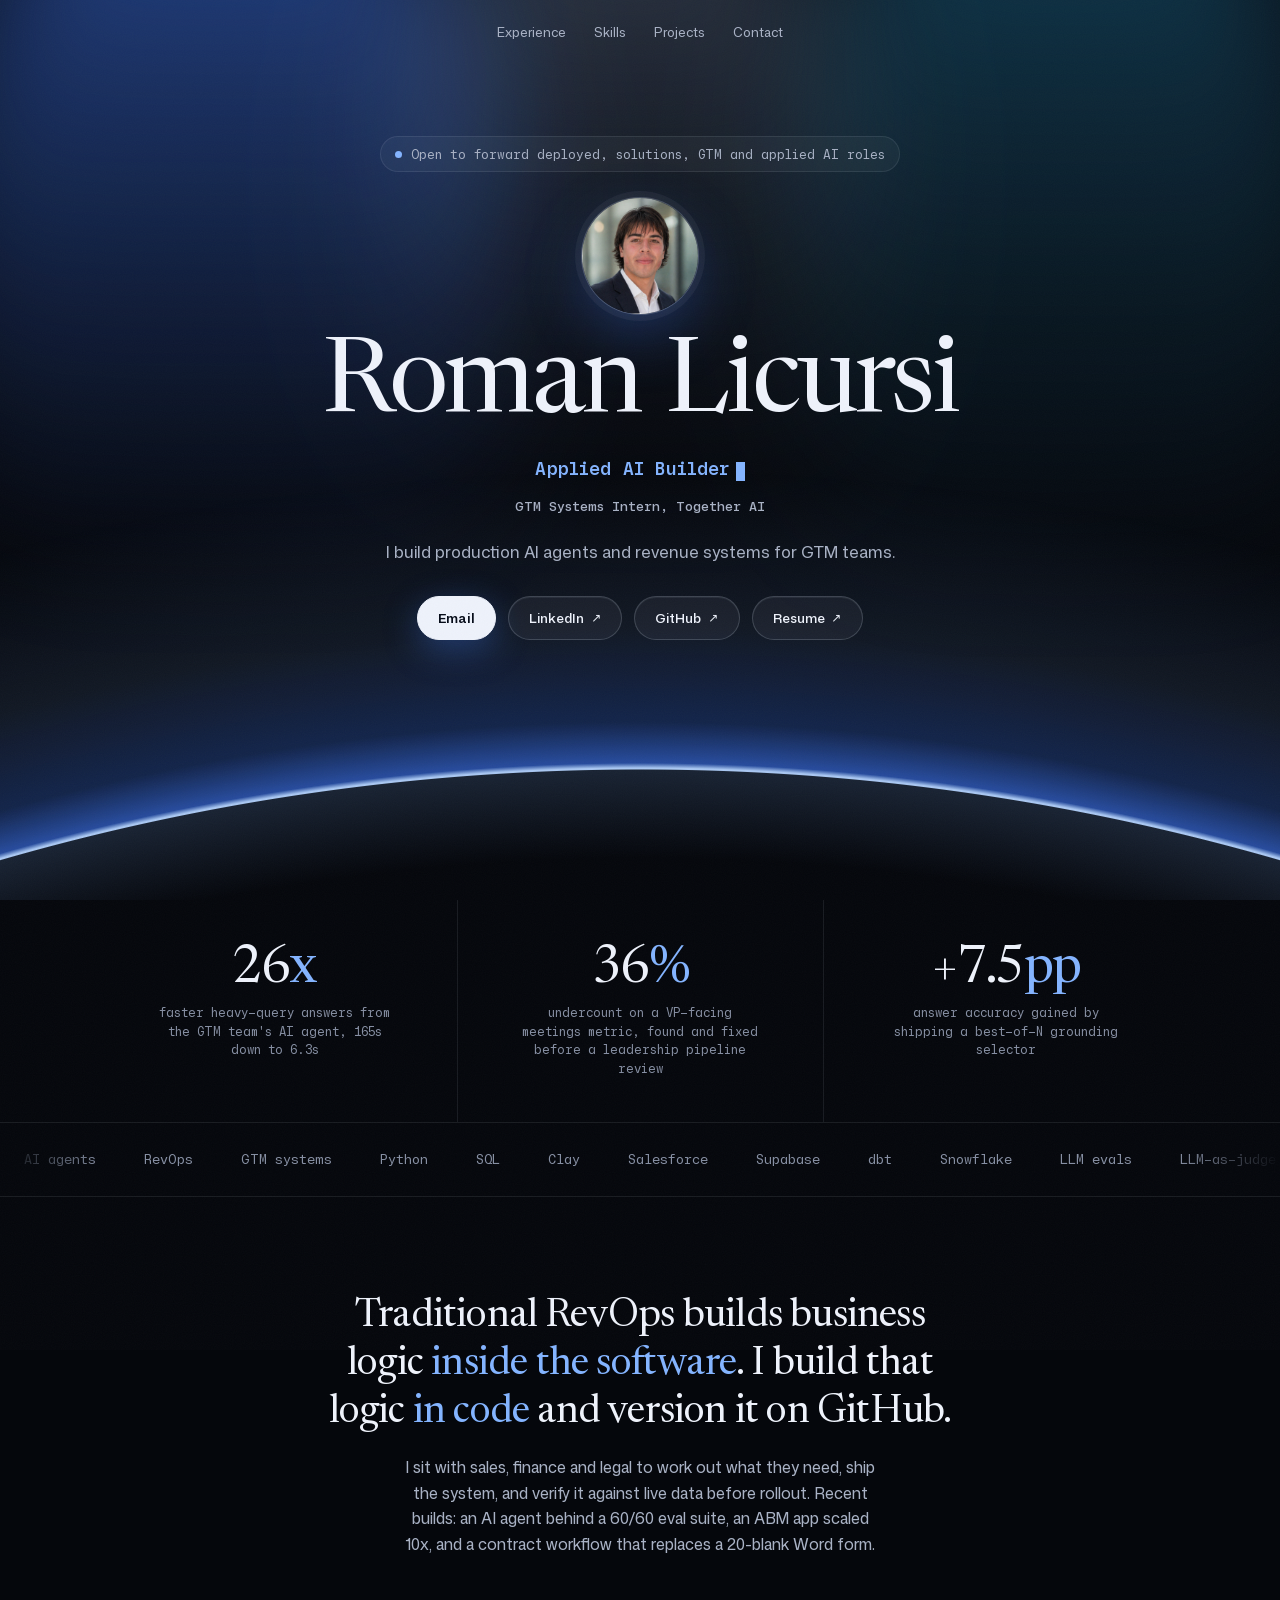
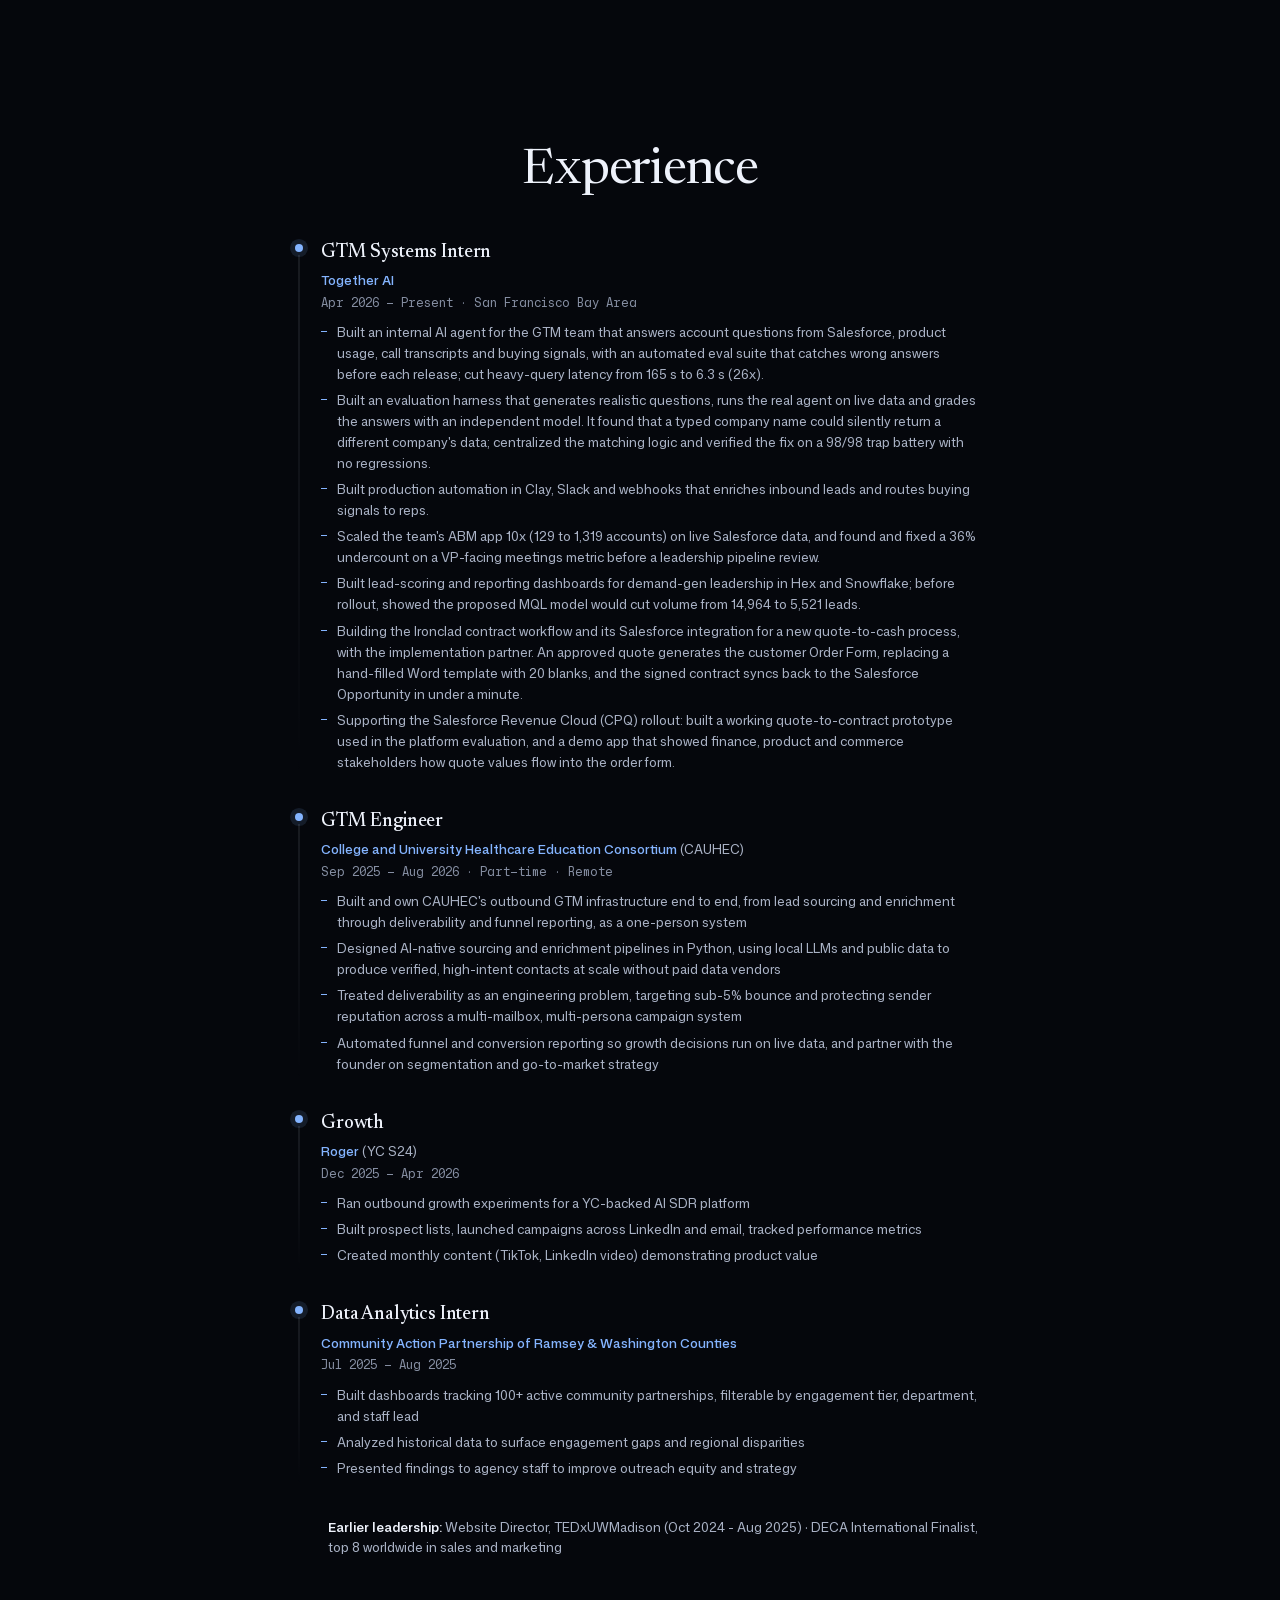
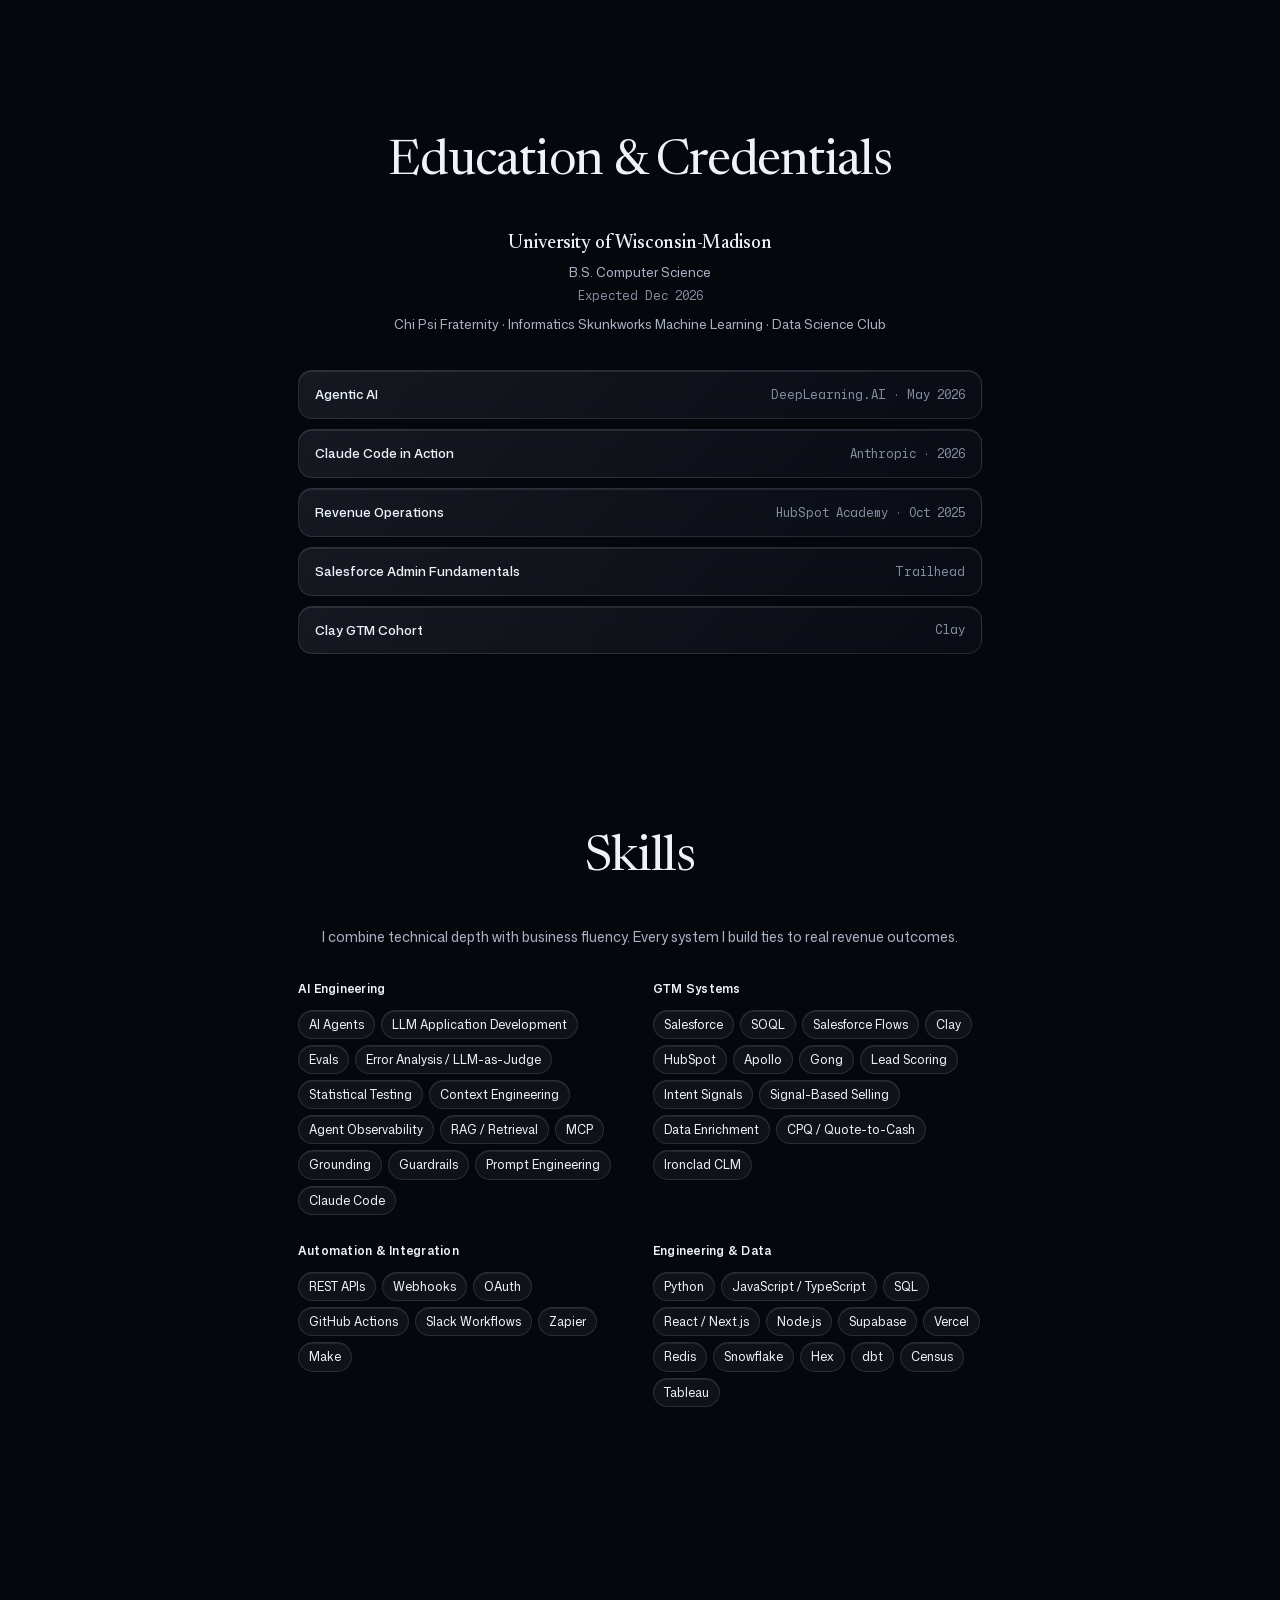
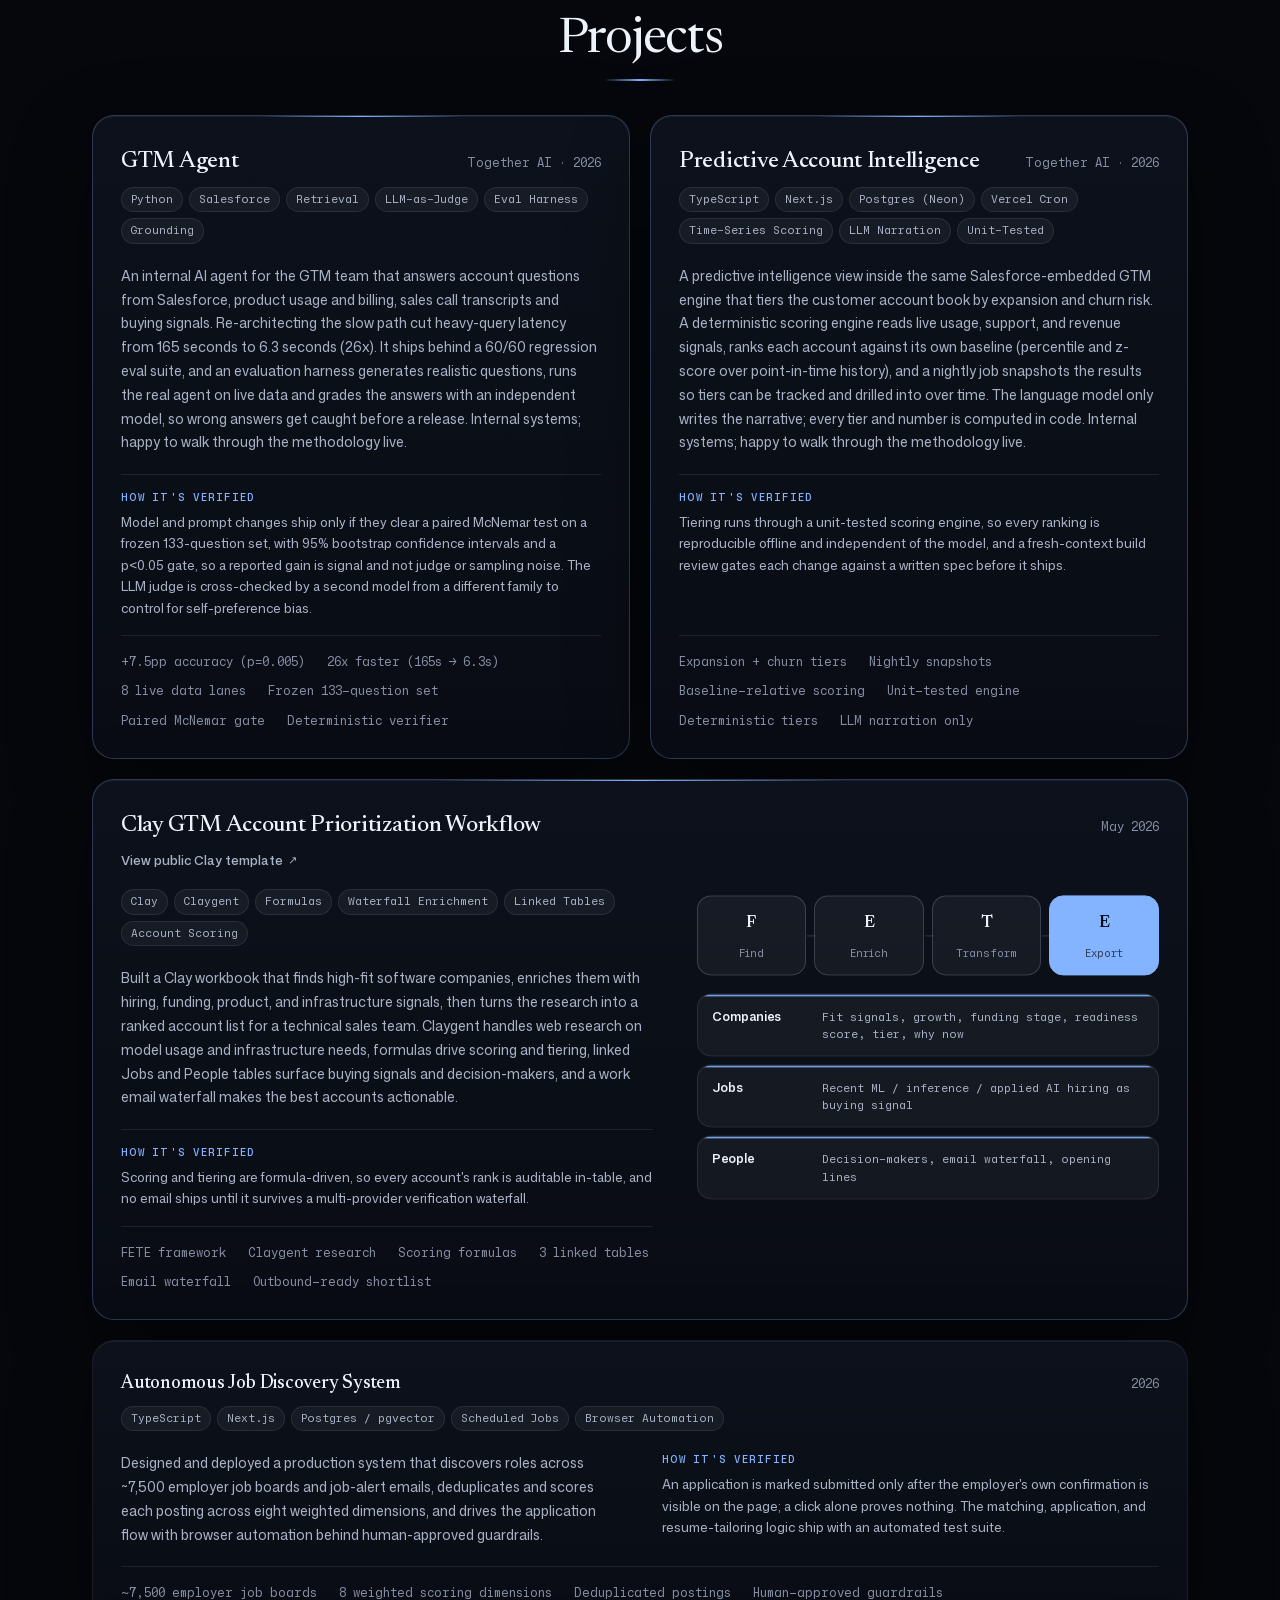
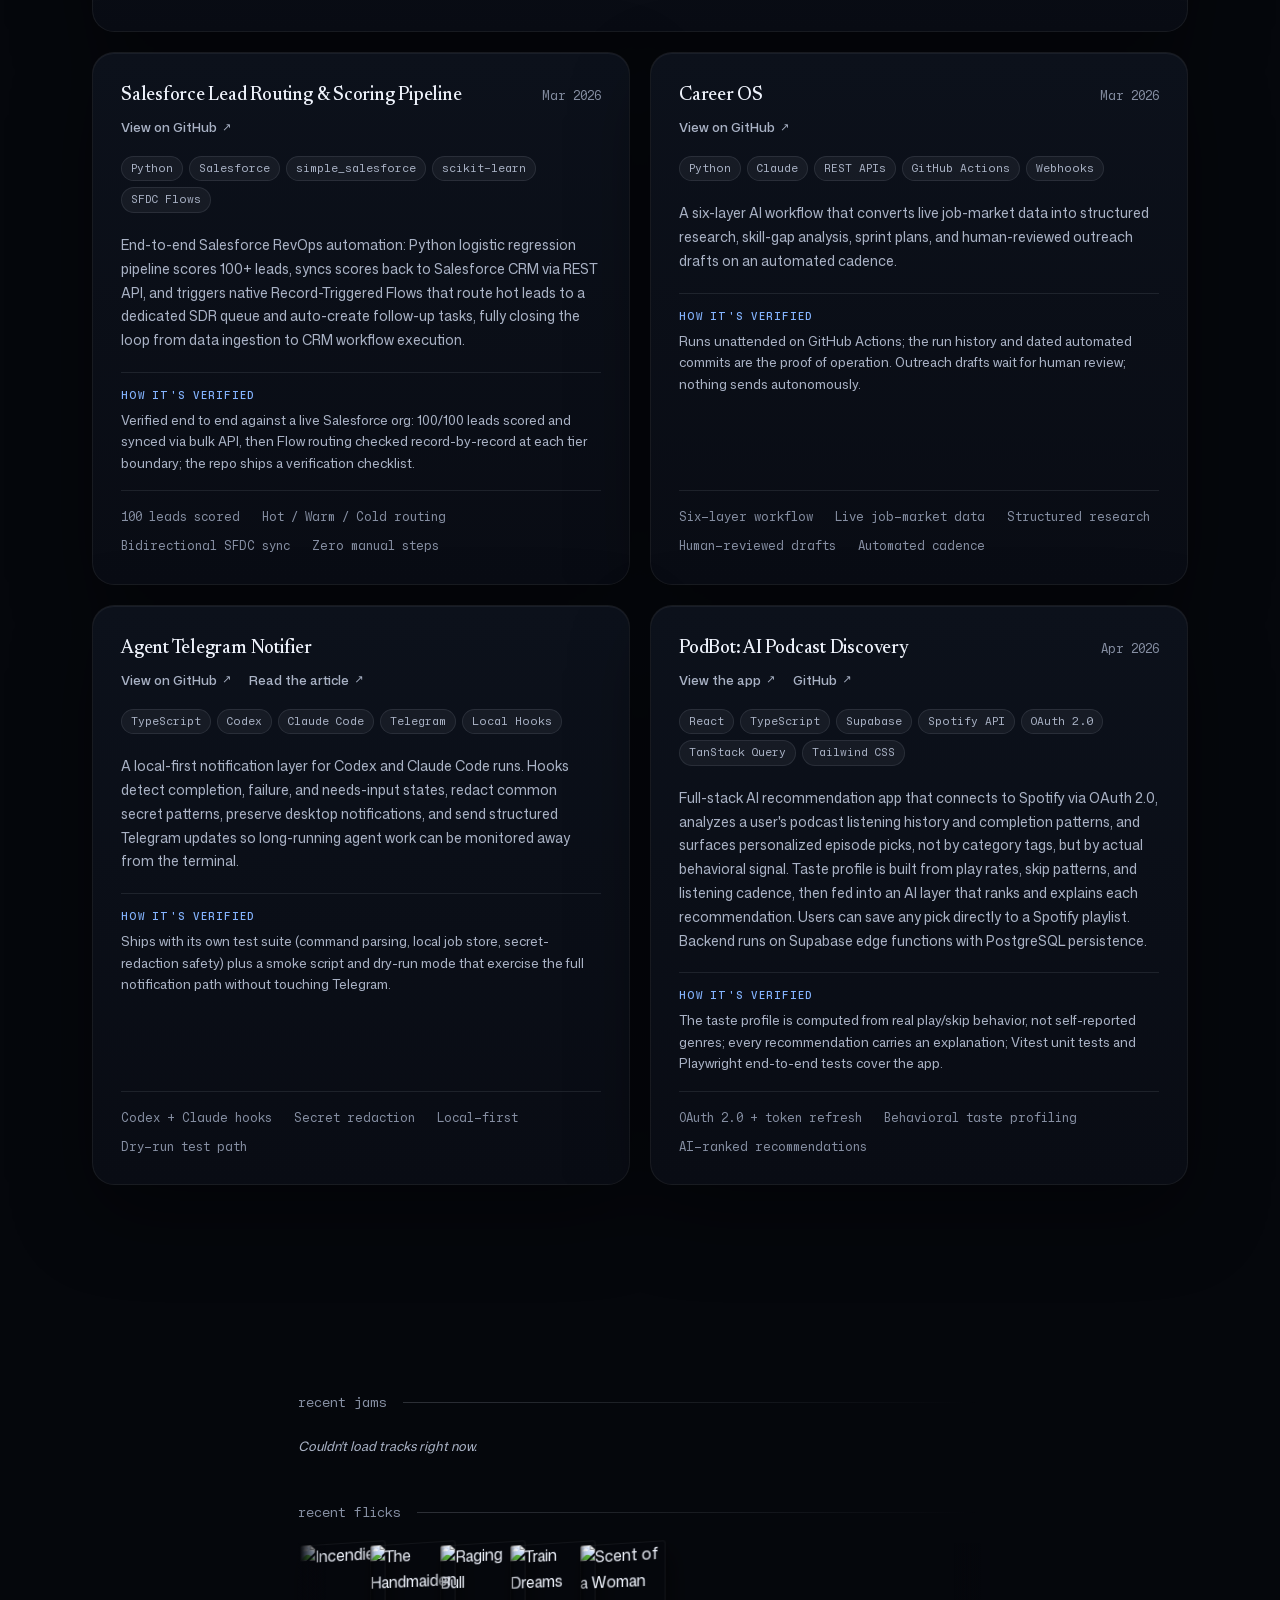
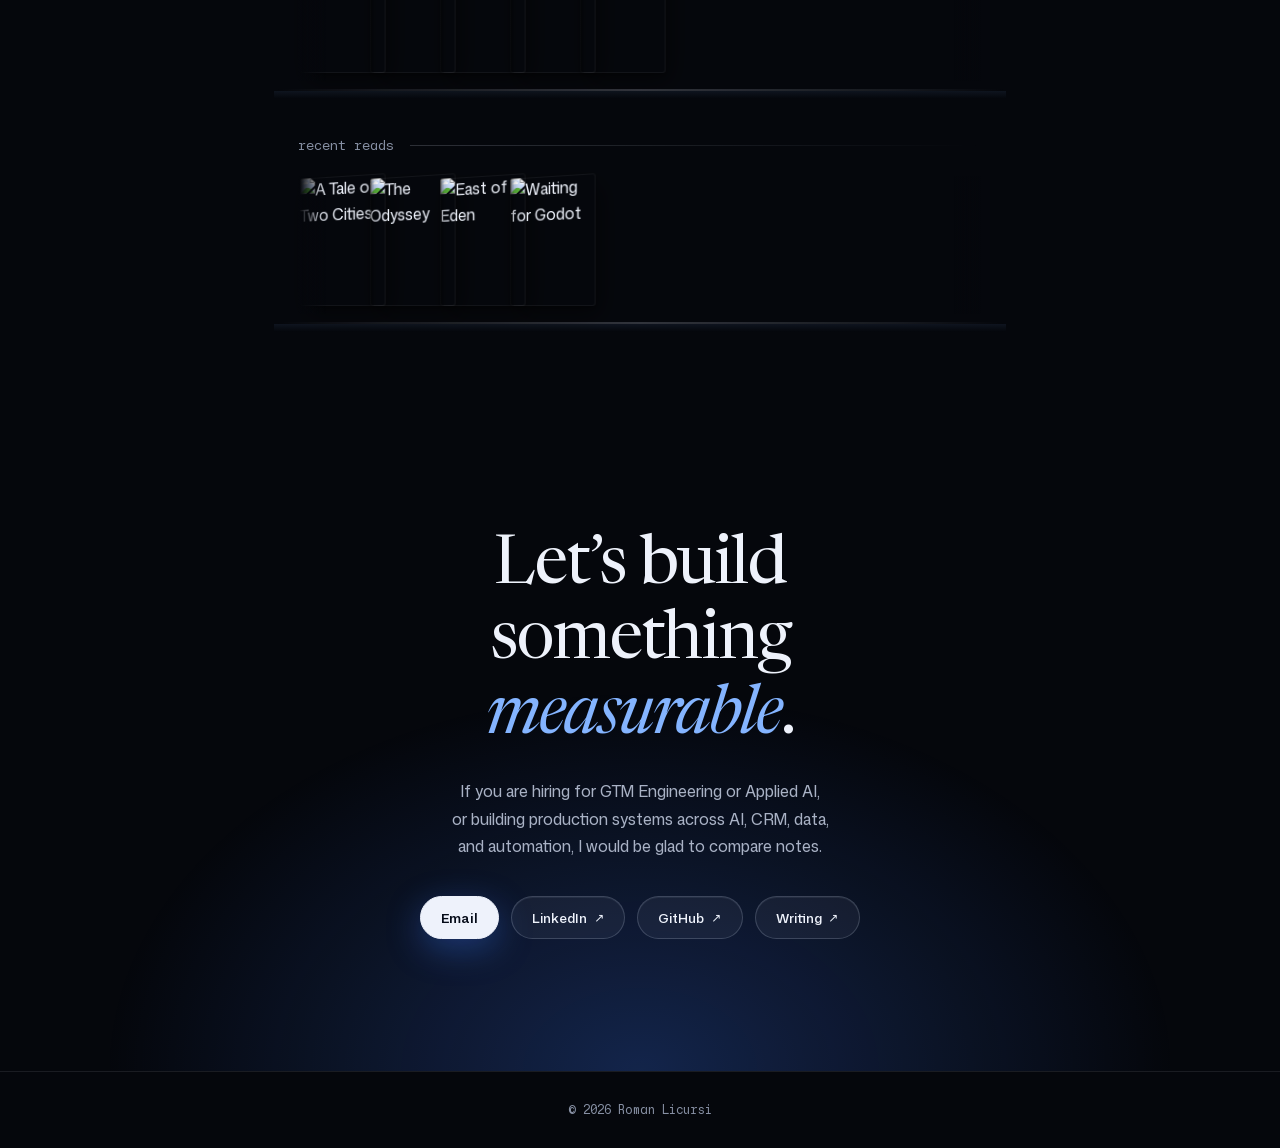
==== commit ebdfa257: "Role-fit copy pass: evals as proof, not theme; Clay card restored Copy tuned to the roles Roman appl" ====
--- a/index.html
+++ b/index.html
@@ -16,7 +16,7 @@
   <link rel="preload" href="assets/fonts/MonaSansMonoVF.woff2" as="font" type="font/woff2" crossorigin />
   <link rel="icon" href="data:image/svg+xml,<svg xmlns='http://www.w3.org/2000/svg' viewBox='0 0 100 100'><text y='.9em' font-size='90'>⚡</text></svg>">
   <link rel="stylesheet" href="styles.css?v=20260718e" />
-  <link rel="stylesheet" href="aurora.css?v=20261004a" />
+  <link rel="stylesheet" href="aurora.css?v=20261004b" />
 </head>
 <body>
 
@@ -42,7 +42,7 @@
     <section id="hero" class="hero">
       <div class="container hero-grid">
         <div class="hero-main">
-          <p class="hero-status" data-enter style="--enter-delay:0ms">Open to GTM Engineering &amp; Applied AI roles</p>
+          <p class="hero-status" data-enter style="--enter-delay:0ms">Open to forward deployed, solutions, GTM and applied AI roles</p>
           <h1 class="hero-name" data-enter style="--enter-delay:90ms"><span>Roman</span><span>Licursi</span></h1>
           <p class="hero-role" data-enter style="--enter-delay:180ms"><span data-scramble aria-label="GTM Engineer"><span aria-hidden="true">GTM Engineer</span></span><span class="cursor" aria-hidden="true"></span></p>
           <p class="hero-bio" data-enter style="--enter-delay:270ms">
@@ -67,7 +67,7 @@
             <img src="linkedin_headshot.jpg" alt="Roman Licursi" fetchpriority="high" />
           </a>
           <p class="hero-caption">
-            <strong>GTM Systems Analyst Intern, Together AI</strong>
+            <strong>GTM Systems Intern, Together AI</strong>
           </p>
         </div>
       </div>
@@ -78,11 +78,11 @@
       <div class="container proof-grid">
         <div class="proof-item">
           <span class="proof-value">26<em>x</em></span>
-          <span class="proof-label">faster compound-query inference, 165s down to 6.3s in production</span>
+          <span class="proof-label">faster heavy-query answers from the GTM team's AI agent, 165s down to 6.3s</span>
         </div>
         <div class="proof-item">
-          <span class="proof-value">8</span>
-          <span class="proof-label">live data lanes behind the Salesforce-embedded answer engine</span>
+          <span class="proof-value">36<em>%</em></span>
+          <span class="proof-label">undercount on a VP-facing meetings metric, found and fixed before a leadership pipeline review</span>
         </div>
         <div class="proof-item">
           <span class="proof-value">+7.5<em>pp</em></span>
@@ -112,7 +112,7 @@
           Traditional RevOps builds business logic <em>inside the software</em>.
           I build that logic <em>in code</em> and version it on GitHub.
         </p>
-        <p class="positioning-sub">I build production agents, and I can prove they work through evals and ultimately in revenue.</p>
+        <p class="positioning-sub">I sit with sales, finance and legal to work out what they need, ship the system, and verify it against live data before rollout. Recent builds: an AI agent behind a 60/60 eval suite, an ABM app scaled 10x, and a contract workflow that replaces a 20-blank Word form.</p>
       </div>
     </section>
 
@@ -125,18 +125,17 @@
           <div class="timeline-item stagger-item" style="transition-delay:0ms">
             <div class="timeline-line"></div>
             <div>
-              <div class="exp-role">GTM Systems Analyst Intern</div>
+              <div class="exp-role">GTM Systems Intern</div>
               <div class="exp-company">Together AI</div>
               <div class="exp-meta">Apr 2026 - Present &middot; San Francisco Bay Area</div>
               <ul class="exp-bullets">
-                <li>Shipped a Salesforce-embedded production AI answer engine spanning eight live data lanes, including Salesforce, product usage, Gong calls, and buying signals; rebuilt its inference path to cut compound-query latency from 165 seconds to 6.3 seconds, a 26x speedup.</li>
-                <li>Built an adversarial evaluation harness that auto-generates questions, runs the live agent, and grades answers with an LLM judge; a paired McNemar test on a frozen 133-question set selected the production model, and a best-of-N grounding selector lifted answer accuracy 7.5 percentage points.</li>
-                <li>Engineered a deterministic verifier that flags fabricated numbers, record IDs, and company names before they reach the user, plus content-security controls on the embedded app; automated Gong call insights, intent routing, closed-lost re-engagement, and lead scoring across Clay, Slack, Hex, Snowflake, and Salesforce.</li>
-                <li>Shipped a predictive account-intelligence layer into the engine that tiers customer accounts by expansion and churn risk from live usage, support, and revenue signals, backed by nightly snapshots and a unit-tested deterministic scoring engine, so the rankings stay reproducible and the model only writes the narrative.</li>
+                <li>Built an internal AI agent for the GTM team that answers account questions from Salesforce, product usage, call transcripts and buying signals, with an automated eval suite that catches wrong answers before each release; cut heavy-query latency from 165 s to 6.3 s (26x).</li>
+                <li>Built an evaluation harness that generates realistic questions, runs the real agent on live data and grades the answers with an independent model. It found that a typed company name could silently return a different company's data; centralized the matching logic and verified the fix on a 98/98 trap battery with no regressions.</li>
+                <li>Built production automation in Clay, Slack and webhooks that enriches inbound leads and routes buying signals to reps.</li>
                 <li>Scaled the team's ABM app 10x (129 to 1,319 accounts) on live Salesforce data, and found and fixed a 36% undercount on a VP-facing meetings metric before a leadership pipeline review.</li>
                 <li>Built lead-scoring and reporting dashboards for demand-gen leadership in Hex and Snowflake; before rollout, showed the proposed MQL model would cut volume from 14,964 to 5,521 leads.</li>
-                <li>Building Ironclad contract workflow and Salesforce integration for new quote-to-cash process; an approved quote generates the customer Order Form, replacing a hand-filled Word template with 20 blanks, and the signed contract syncs back to the Opportunity in under a minute.</li>
-                <li>Supporting Salesforce Revenue Cloud (CPQ) rollout, including a working quote-to-contract prototype used in platform evaluation.</li>
+                <li>Building the Ironclad contract workflow and its Salesforce integration for a new quote-to-cash process, with the implementation partner. An approved quote generates the customer Order Form, replacing a hand-filled Word template with 20 blanks, and the signed contract syncs back to the Salesforce Opportunity in under a minute.</li>
+                <li>Supporting the Salesforce Revenue Cloud (CPQ) rollout: built a working quote-to-contract prototype used in the platform evaluation, and a demo app that showed finance, product and commerce stakeholders how quote values flow into the order form.</li>
               </ul>
             </div>
           </div>
@@ -198,6 +197,7 @@
         <div class="edu-block">
           <div class="edu-school">University of Wisconsin-Madison</div>
           <div class="edu-degree">B.S. Computer Science</div>
+          <div class="edu-dates">Expected Dec 2026</div>
           <div class="edu-activities">Chi Psi Fraternity &middot; Informatics Skunkworks Machine Learning &middot; Data Science Club</div>
         </div>
 
@@ -230,7 +230,7 @@
     <section id="skills" class="reveal">
       <div class="container">
         <h2 class="section-label">Skills</h2>
-        <p class="skills-intro">I combine technical depth with business fluency, every system I build ties to real revenue outcomes.</p>
+        <p class="skills-intro">I combine technical depth with business fluency. Every system I build ties to real revenue outcomes.</p>
         <div class="skills-grid">
 
           <div class="stagger-item" style="transition-delay:0ms">
@@ -323,25 +323,22 @@
             </div>
             <div class="stack-chips">
               <span class="chip">Python</span>
+              <span class="chip">Salesforce</span>
+              <span class="chip">Retrieval</span>
               <span class="chip">LLM-as-Judge</span>
-              <span class="chip">Synthetic Eval Sets</span>
-              <span class="chip">McNemar Test</span>
-              <span class="chip">Bootstrap CI</span>
-              <span class="chip">Best-of-N</span>
-              <span class="chip">Error Analysis</span>
+              <span class="chip">Eval Harness</span>
               <span class="chip">Grounding</span>
             </div>
             <p class="project-desc">
-              Built the evaluation system behind Together AI's Salesforce-embedded answer engine. An adversarial
-              harness auto-generates questions across the eight live data lanes, runs the live agent, and grades
-              every answer with an LLM judge. Error analysis sorts each failure into categories (hallucination,
-              coverage gap, non-responsive, wrong-entity), and a deterministic verifier flags fabricated numbers,
-              record IDs, and company names; a best-of-N selector then picks the least-fabricated answer, which
-              lifted accuracy 7.5 percentage points. Rebuilding the inference path cut compound-query latency from
-              165 seconds to 6.3. Internal systems; happy to walk through the methodology live.
+              An internal AI agent for the GTM team that answers account questions from Salesforce, product
+              usage and billing, sales call transcripts and buying signals. Re-architecting the slow path cut
+              heavy-query latency from 165 seconds to 6.3 seconds (26x). It ships behind a 60/60 regression
+              eval suite, and an evaluation harness generates realistic questions, runs the real agent on live
+              data and grades the answers with an independent model, so wrong answers get caught before a
+              release. Internal systems; happy to walk through the methodology live.
             </p>
             <div class="project-proof">
-              <span class="project-proof-label">Evals ran</span>
+              <span class="project-proof-label">How it's verified</span>
               <p>Model and prompt changes ship only if they clear a paired McNemar test on a frozen 133-question set, with 95% bootstrap confidence intervals and a p&lt;0.05 gate, so a reported gain is signal and not judge or sampling noise. The LLM judge is cross-checked by a second model from a different family to control for self-preference bias.</p>
             </div>
             <div class="project-metrics">
@@ -377,7 +374,7 @@
               number is computed in code. Internal systems; happy to walk through the methodology live.
             </p>
             <div class="project-proof">
-              <span class="project-proof-label">Evals ran</span>
+              <span class="project-proof-label">How it's verified</span>
               <p>Tiering runs through a unit-tested scoring engine, so every ranking is reproducible offline and independent of the model, and a fresh-context build review gates each change against a written spec before it ships.</p>
             </div>
             <div class="project-metrics">
@@ -391,8 +388,6 @@
           </article>
         </div>
 
-        <!-- Retired 2026-07-22 to save space; restore by unwrapping this template. -->
-        <template id="retired-clay-card">
         <div class="projects-featured">
           <article class="card card--featured">
             <div class="project-top">
@@ -420,7 +415,7 @@
                   decision-makers, and a work email waterfall makes the best accounts actionable.
                 </p>
                 <div class="project-proof">
-                  <span class="project-proof-label">Evals ran</span>
+                  <span class="project-proof-label">How it's verified</span>
                   <p>Scoring and tiering are formula-driven, so every account's rank is auditable in-table, and no email ships until it survives a multi-provider verification waterfall.</p>
                 </div>
                 <div class="project-metrics">
@@ -469,7 +464,6 @@
             </div>
           </article>
         </div>
-        </template>
 
         <div class="projects-grid">
           <article class="card card--wide stagger-item" style="transition-delay:0ms">
@@ -523,7 +517,7 @@
               the loop from data ingestion to CRM workflow execution.
             </p>
             <div class="project-proof">
-              <span class="project-proof-label">Evals ran</span>
+              <span class="project-proof-label">How it's verified</span>
               <p>Verified end to end against a live Salesforce org: 100/100 leads scored and synced via bulk API, then Flow routing checked record-by-record at each tier boundary; the repo ships a verification checklist.</p>
             </div>
             <div class="project-metrics">
@@ -554,7 +548,7 @@
               analysis, sprint plans, and human-reviewed outreach drafts on an automated cadence.
             </p>
             <div class="project-proof">
-              <span class="project-proof-label">Evals ran</span>
+              <span class="project-proof-label">How it's verified</span>
               <p>Runs unattended on GitHub Actions; the run history and dated automated commits are the proof of operation. Outreach drafts wait for human review; nothing sends autonomously.</p>
             </div>
             <div class="project-metrics">
@@ -587,7 +581,7 @@
               structured Telegram updates so long-running agent work can be monitored away from the terminal.
             </p>
             <div class="project-proof">
-              <span class="project-proof-label">Evals ran</span>
+              <span class="project-proof-label">How it's verified</span>
               <p>Ships with its own test suite (command parsing, local job store, secret-redaction safety) plus a smoke script and dry-run mode that exercise the full notification path without touching Telegram.</p>
             </div>
             <div class="project-metrics">
@@ -624,7 +618,7 @@
               directly to a Spotify playlist. Backend runs on Supabase edge functions with PostgreSQL persistence.
             </p>
             <div class="project-proof">
-              <span class="project-proof-label">Evals ran</span>
+              <span class="project-proof-label">How it's verified</span>
               <p>The taste profile is computed from real play/skip behavior, not self-reported genres; every recommendation carries an explanation; Vitest unit tests and Playwright end-to-end tests cover the app.</p>
             </div>
             <div class="project-metrics">
--- a/aurora.css
+++ b/aurora.css
@@ -282,7 +282,7 @@
   line-height: 1.2;
   text-wrap: balance;
 }
-.positioning-sub { margin: 0 auto; }
+.positioning-sub { max-width: 64ch; margin: 0 auto; text-wrap: balance; }
 
 /* ── Section headings: centered serif ── */
 #experience,
@@ -343,6 +343,12 @@
 }
 .projects-grid .card--wide { grid-column: 1 / -1; }
 
+/* The project blocks are separate grids; give every pair of neighbors the same 20px gap. */
+.projects-featured { margin-bottom: 0; }
+.projects-grid + .projects-grid,
+.projects-grid + .projects-featured,
+.projects-featured + .projects-grid { margin-top: 20px; }
+
 /* styles.css starts grid cards at translateY(30px) scale(0.96) for their entrance but never
    returns them to rest, so they stayed shrunk and could not lift on hover. Settle them here. */
 #projects.visible .projects-grid .stagger-item { transform: none; }
@@ -362,6 +368,18 @@
   .card--wide > .project-proof { grid-column: 2; padding-top: 0; border-top: 0; }
 }
 
+/* The Clay card's pipeline pulse, in the theme's color (styles.css draws it in champagne). */
+@keyframes fete-pulse {
+  0%, 100% { box-shadow: 0 0 0 0 rgba(var(--glow), 0); border-color: var(--line-strong); }
+  6% { box-shadow: 0 10px 30px -6px rgba(var(--glow), 0.45); border-color: var(--accent); }
+  16% { box-shadow: 0 0 0 0 rgba(var(--glow), 0); border-color: var(--line-strong); }
+}
+@keyframes fete-pulse-export {
+  0%, 100% { box-shadow: 0 0 0 0 rgba(var(--glow), 0); border-color: var(--accent); }
+  6% { box-shadow: 0 10px 34px -4px rgba(var(--glow), 0.6); border-color: var(--accent); }
+  16% { box-shadow: 0 0 0 0 rgba(var(--glow), 0); border-color: var(--accent); }
+}
+
 .project-title { font-weight: 500; }
 .project-desc { font-size: 14px; }
 .chip { border-radius: 999px; }
@@ -448,6 +466,9 @@
   .atmosphere span:nth-child(3) { left: 14vw; width: 72vw; height: 70vh; }
 }
 @media (max-width: 520px) {
+  /* The status line runs to two lines on phones, so it stops being a pill. */
+  .hero-status { align-items: flex-start; border-radius: 16px; line-height: 1.5; text-align: left; }
+  .hero-status::before { margin-top: 0.5em; }
   .card { padding: 24px 22px; }
   .nav-links { padding: 7px 18px; }
 }
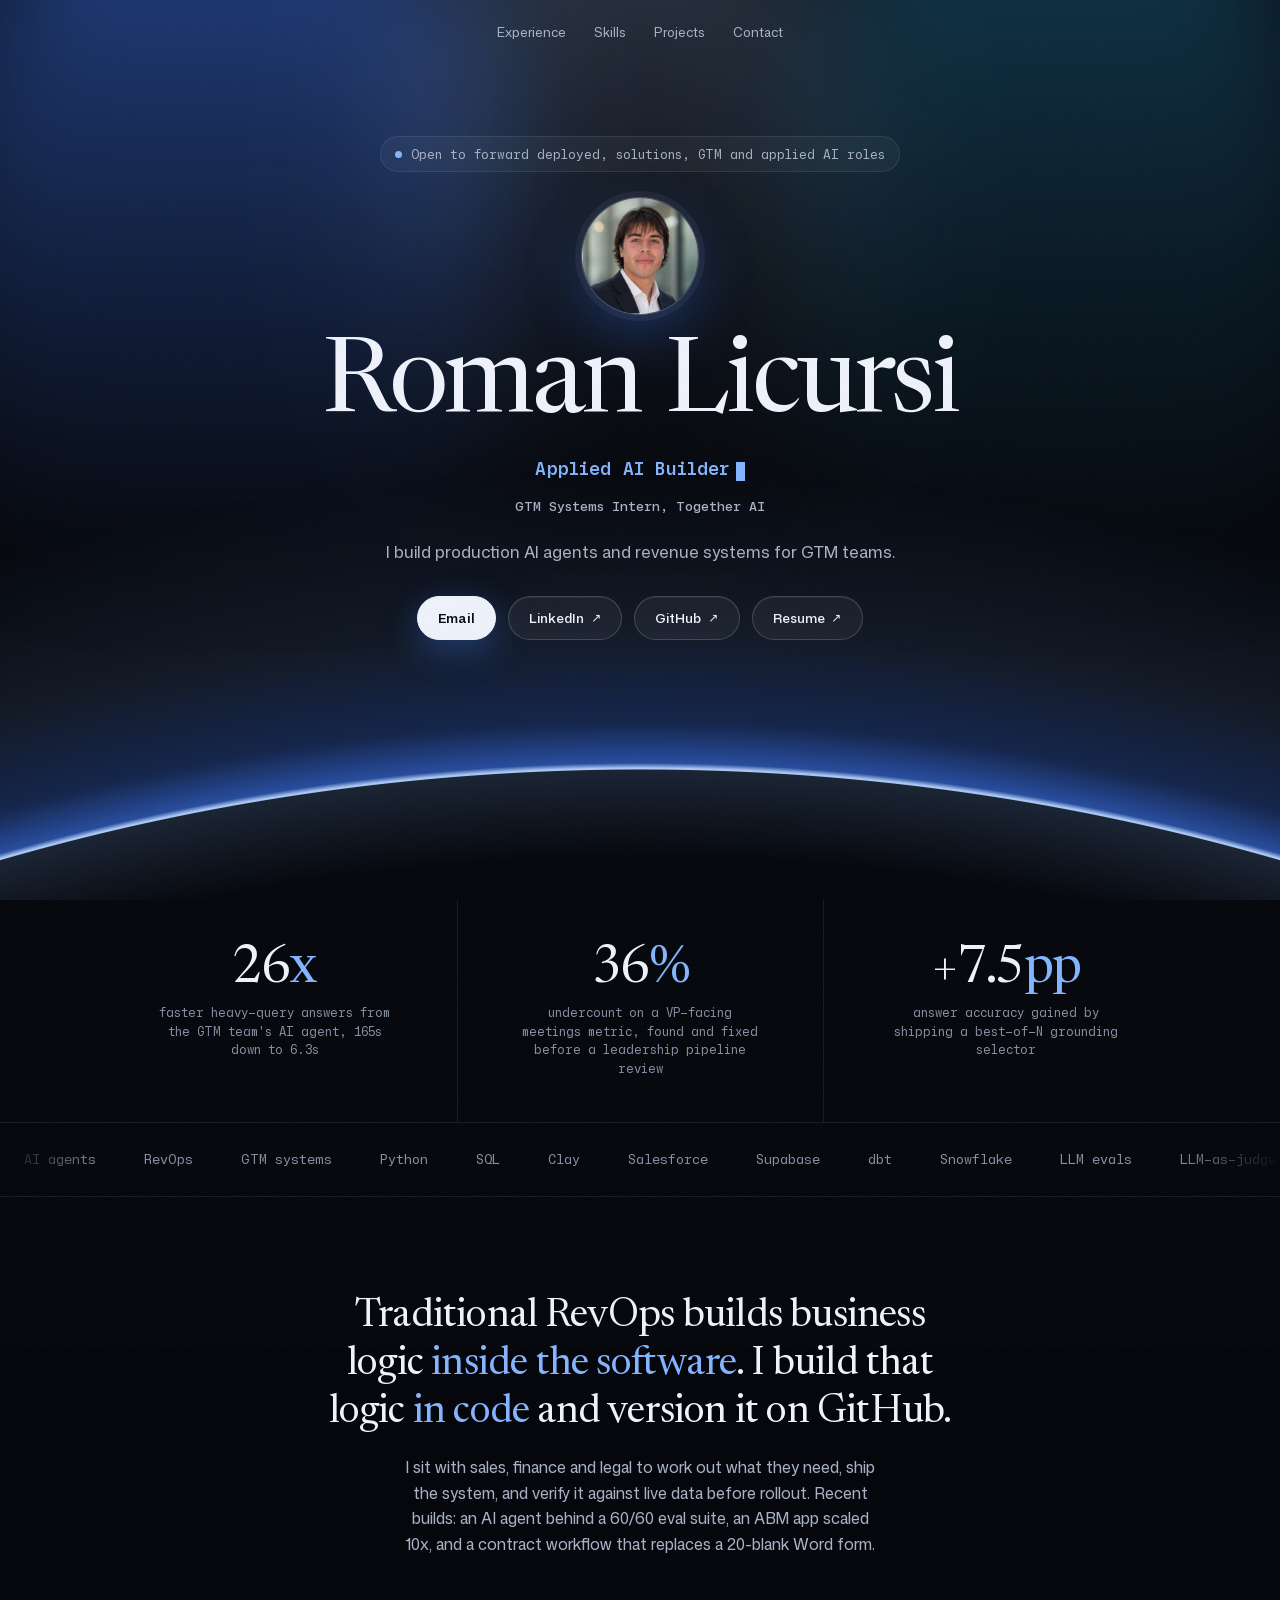
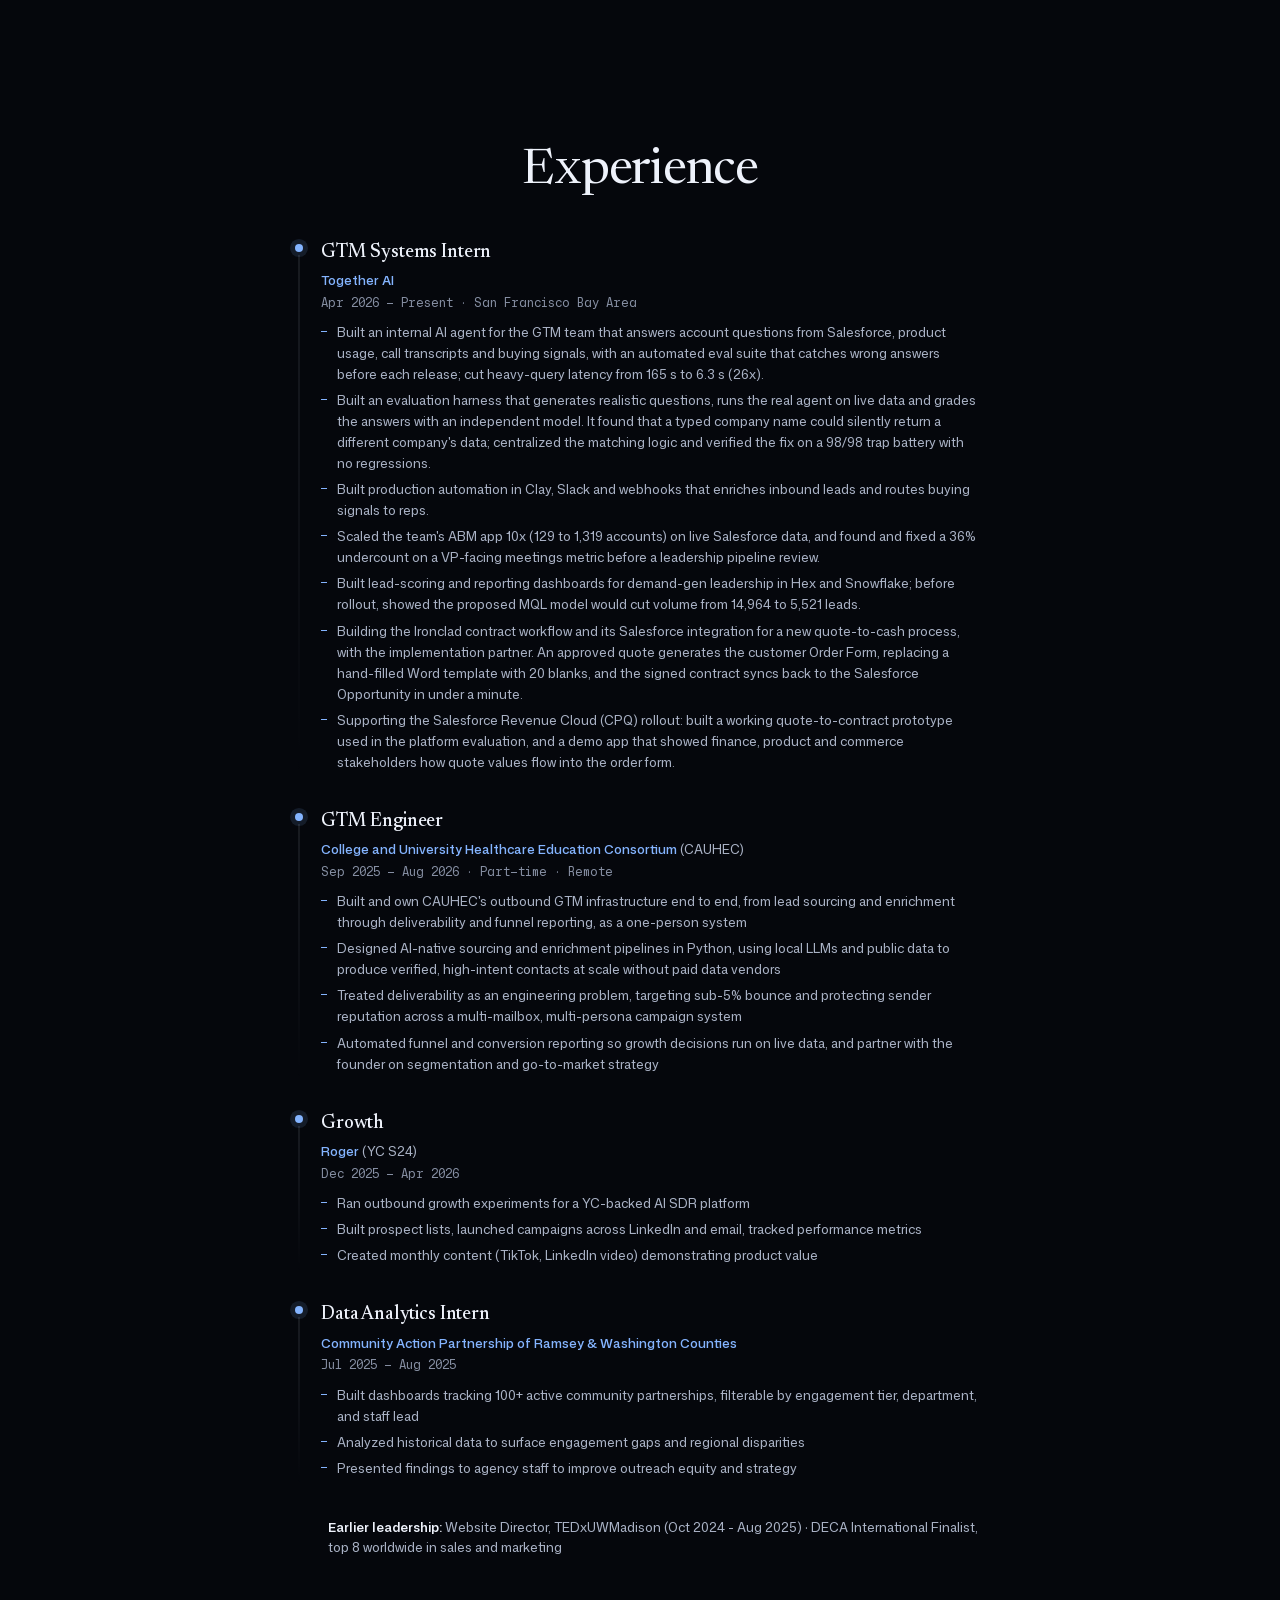
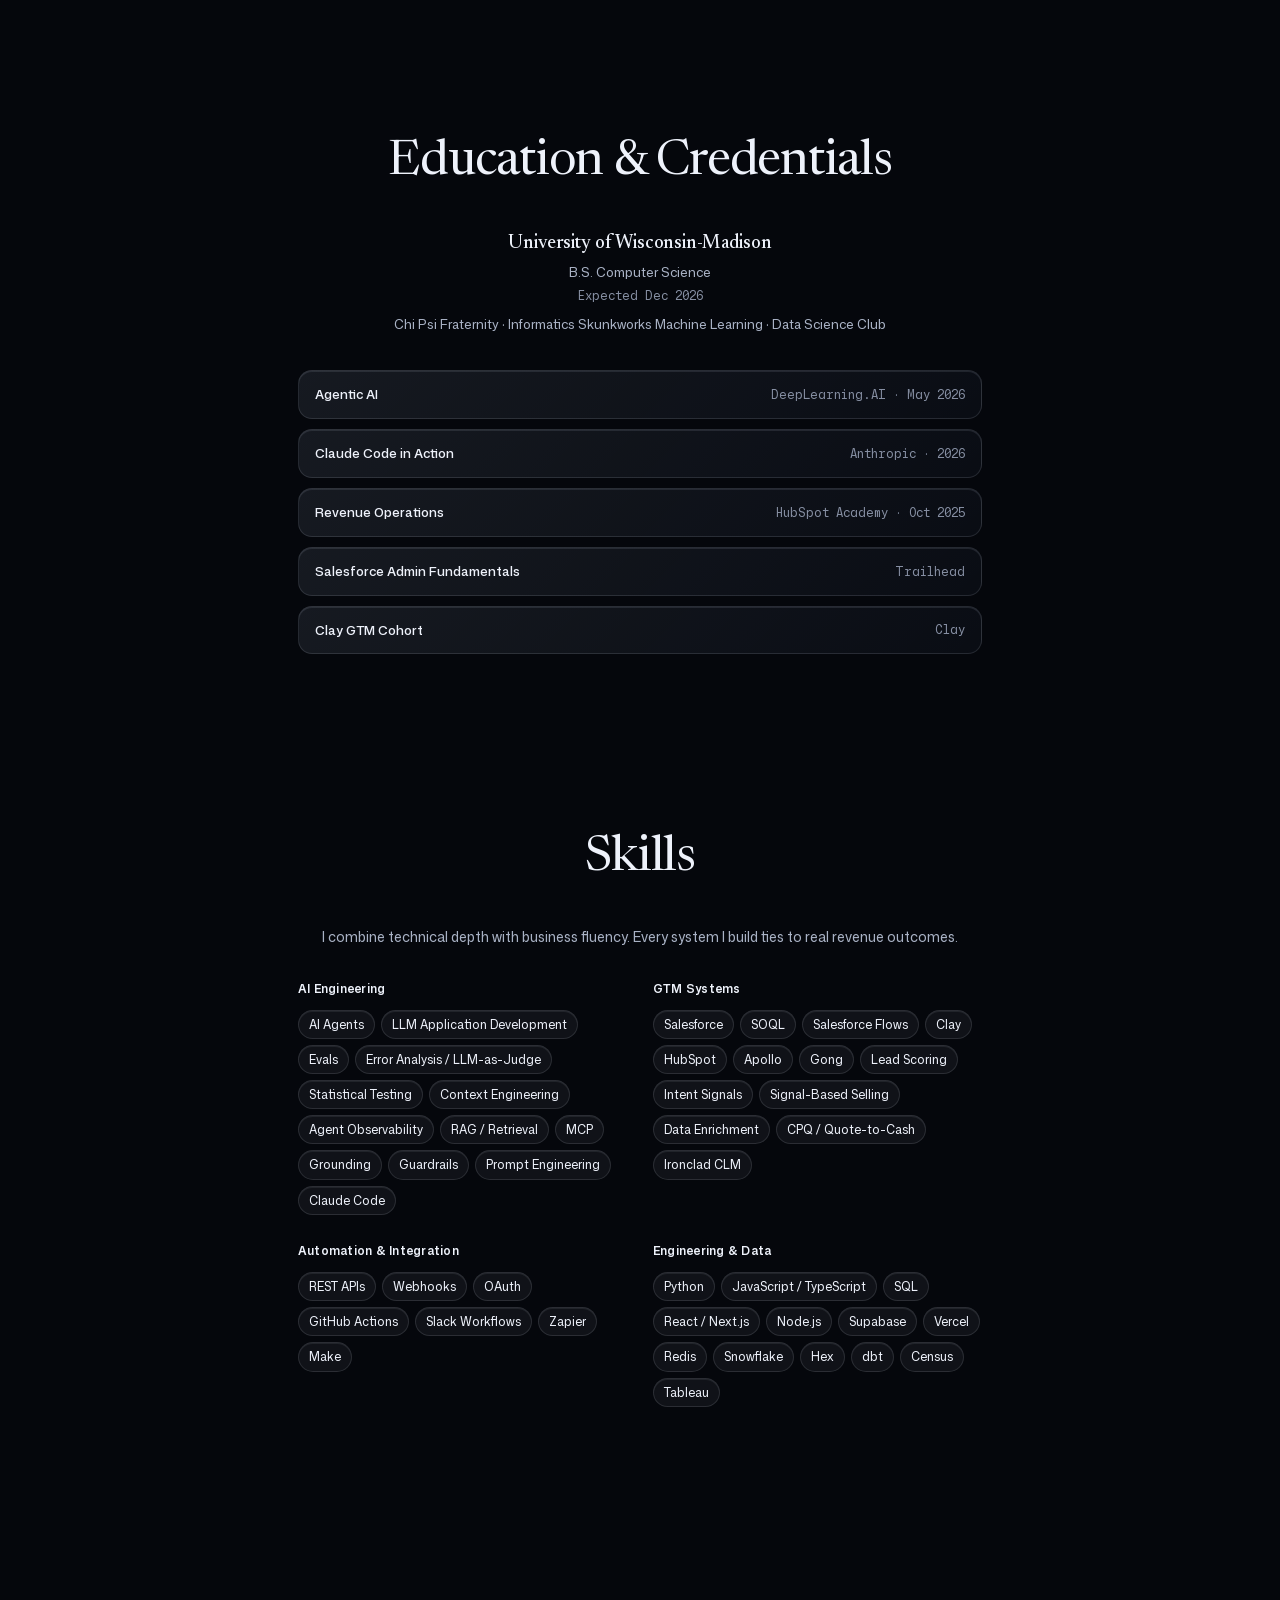
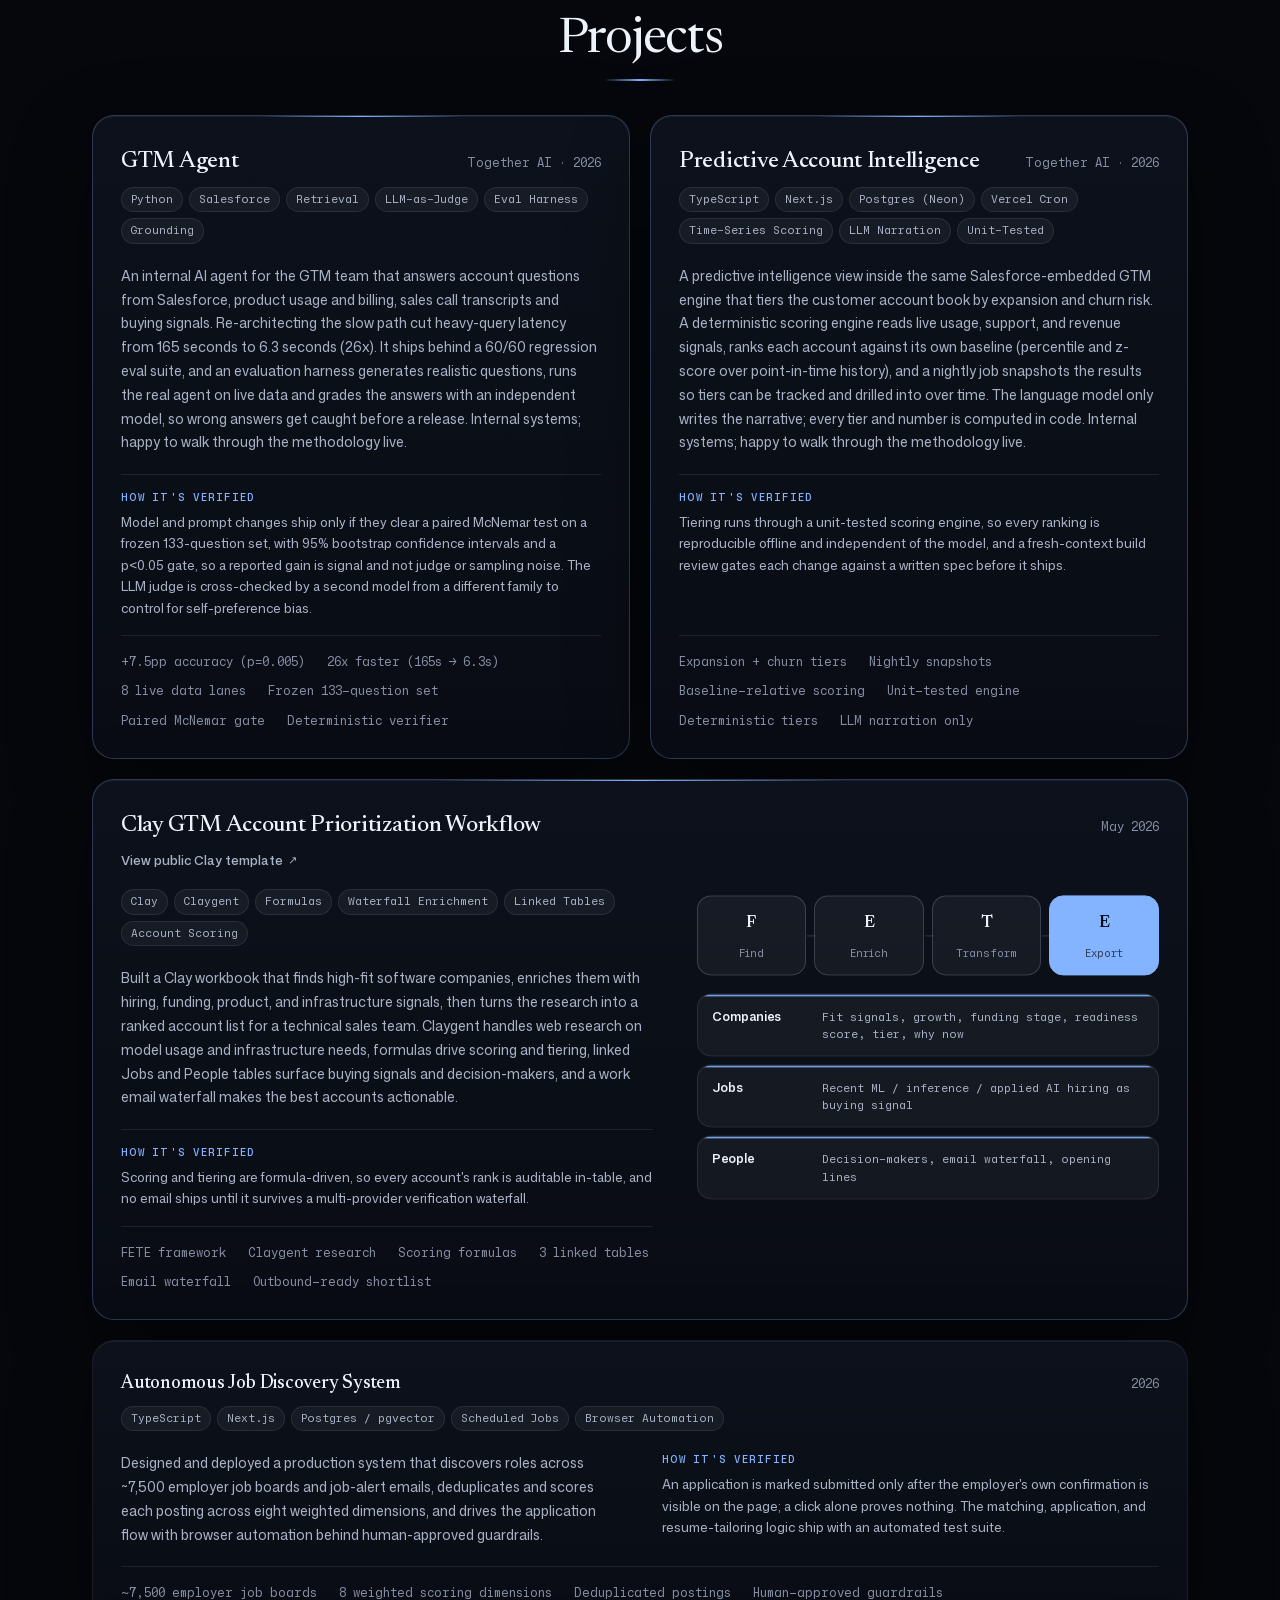
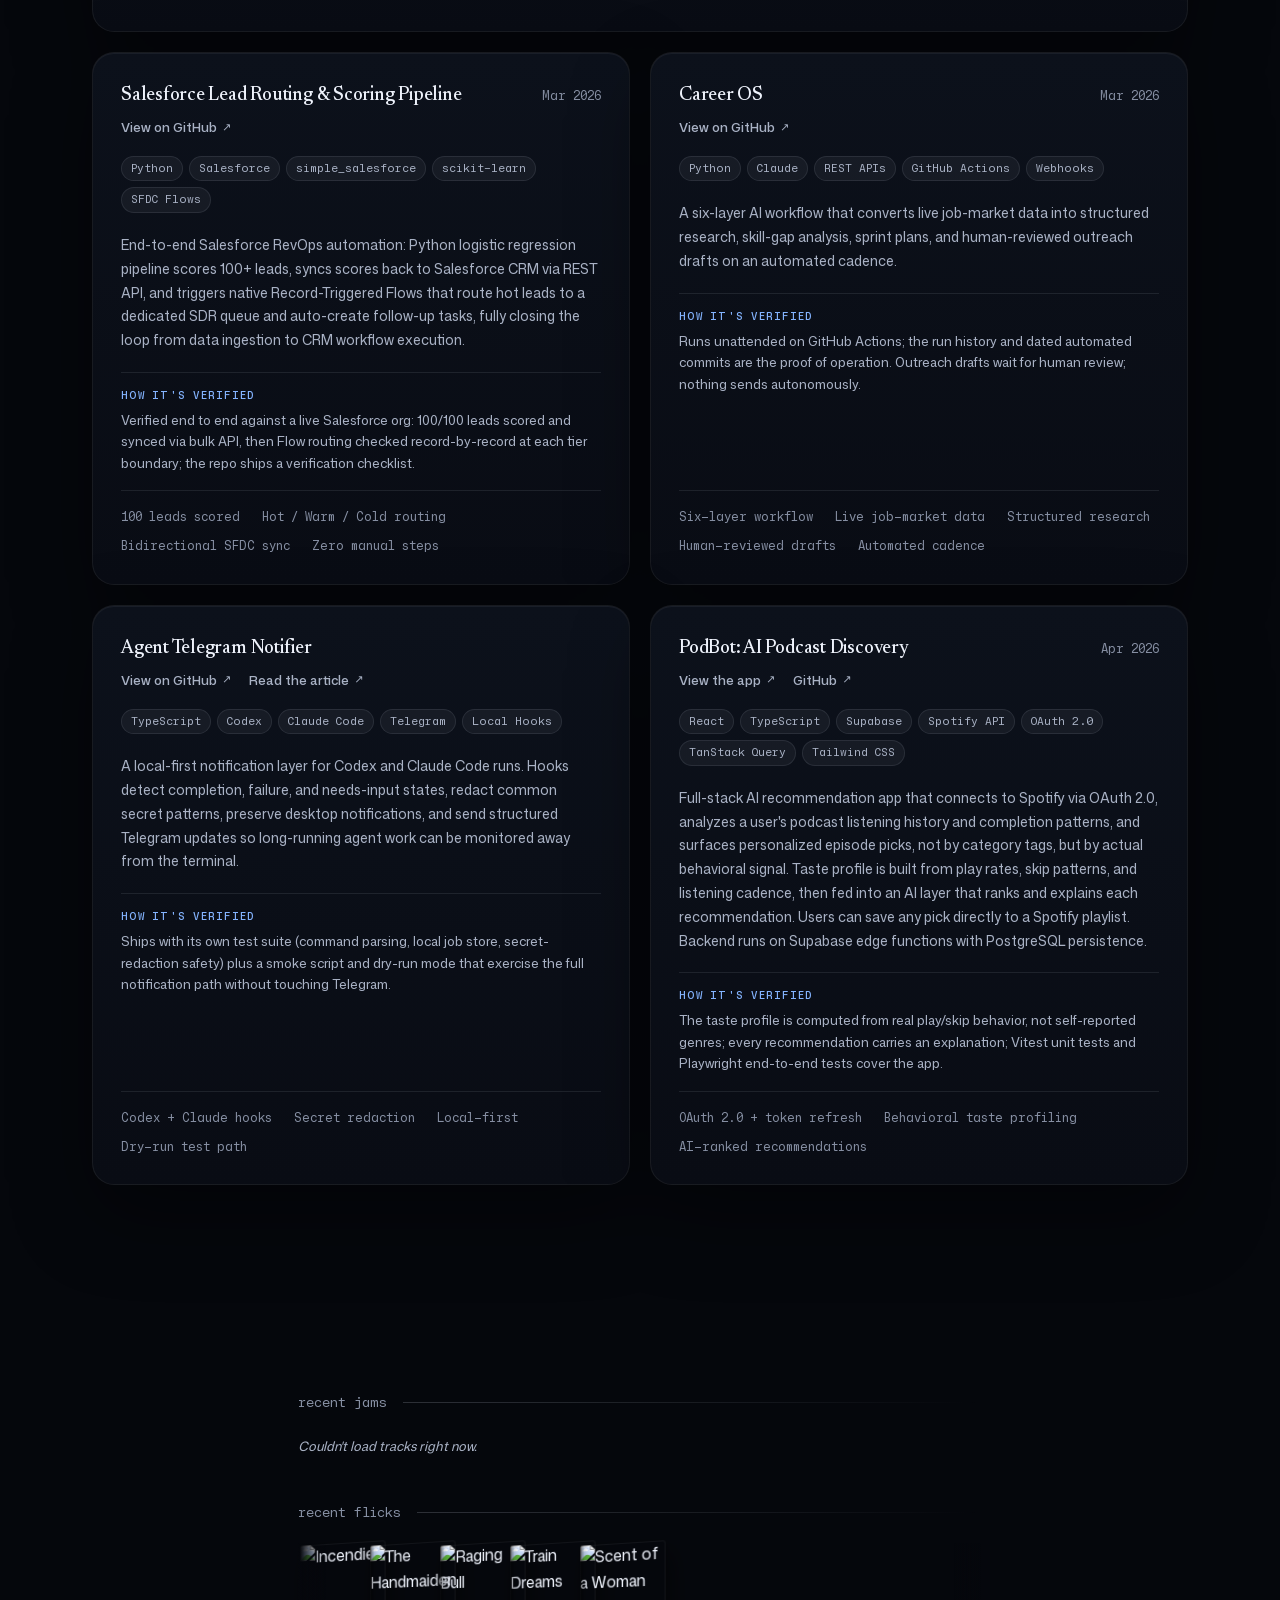
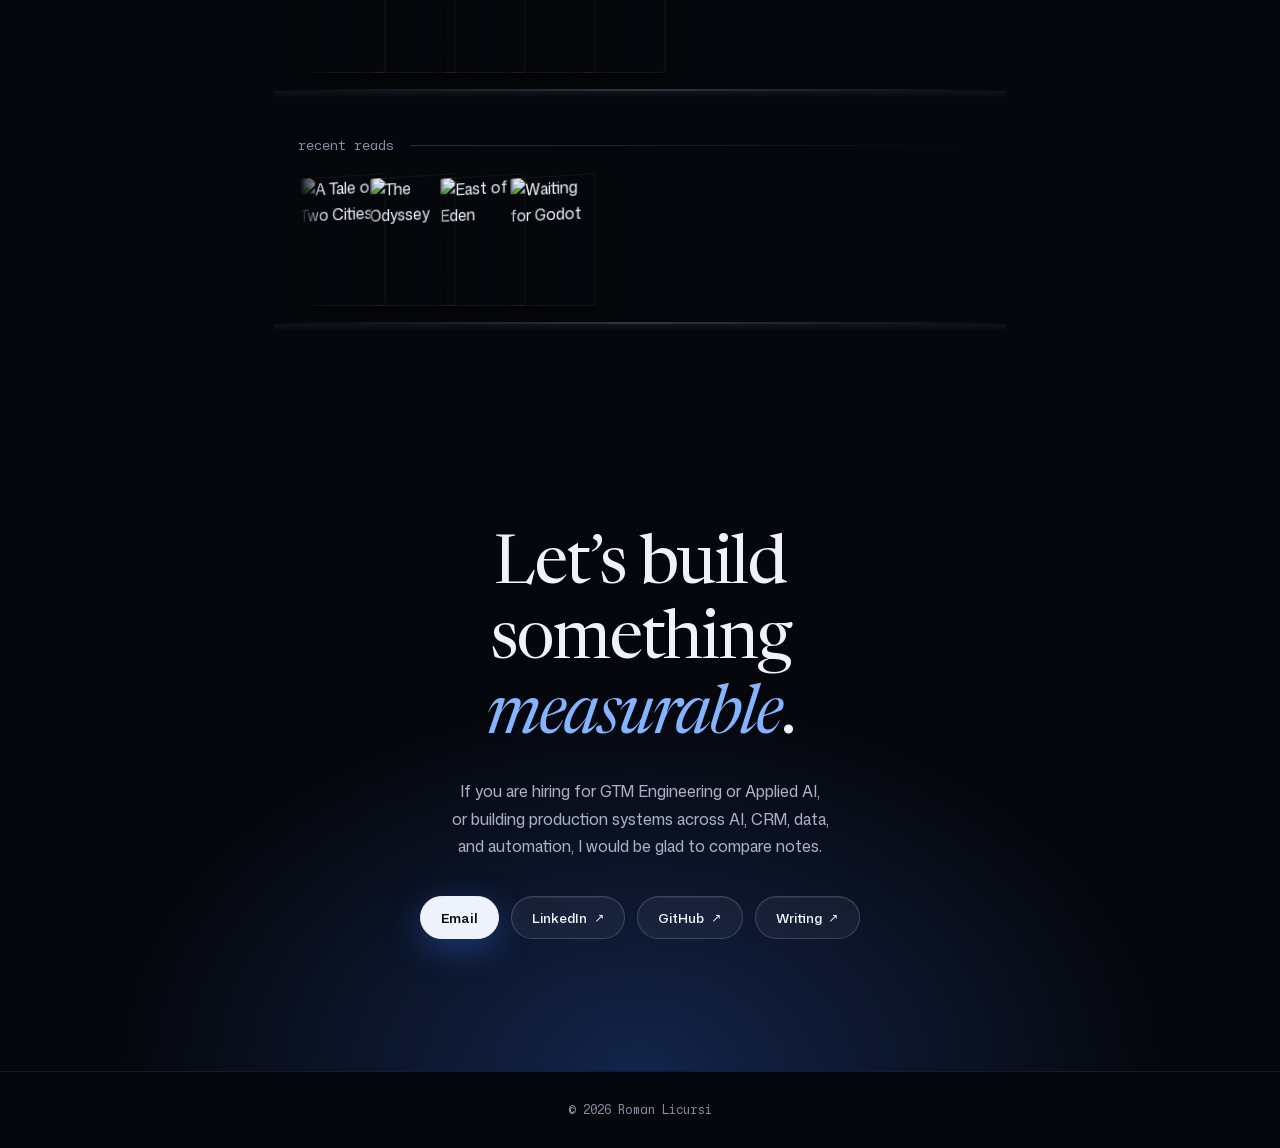
==== commit 4390feed: "Feel pass: instant card hover, press states, anchored image viewer, off-screen pause, contrast and t" ====
--- a/index.html
+++ b/index.html
@@ -16,7 +16,7 @@
   <link rel="preload" href="assets/fonts/MonaSansMonoVF.woff2" as="font" type="font/woff2" crossorigin />
   <link rel="icon" href="data:image/svg+xml,<svg xmlns='http://www.w3.org/2000/svg' viewBox='0 0 100 100'><text y='.9em' font-size='90'>⚡</text></svg>">
   <link rel="stylesheet" href="styles.css?v=20260718e" />
-  <link rel="stylesheet" href="aurora.css?v=20261004b" />
+  <link rel="stylesheet" href="aurora.css?v=20261004c" />
 </head>
 <body>
 
@@ -122,7 +122,7 @@
         <h2 class="section-label">Experience</h2>
         <div class="timeline">
 
-          <div class="timeline-item stagger-item" style="transition-delay:0ms">
+          <div class="timeline-item stagger-item" style="--stagger:0ms">
             <div class="timeline-line"></div>
             <div>
               <div class="exp-role">GTM Systems Intern</div>
@@ -140,7 +140,7 @@
             </div>
           </div>
 
-          <div class="timeline-item stagger-item" style="transition-delay:60ms">
+          <div class="timeline-item stagger-item" style="--stagger:60ms">
             <div class="timeline-line"></div>
             <div>
               <div class="exp-role">GTM Engineer</div>
@@ -155,7 +155,7 @@
             </div>
           </div>
 
-          <div class="timeline-item stagger-item" style="transition-delay:120ms">
+          <div class="timeline-item stagger-item" style="--stagger:120ms">
             <div class="timeline-line"></div>
             <div>
               <div class="exp-role">Growth</div>
@@ -169,7 +169,7 @@
             </div>
           </div>
 
-          <div class="timeline-item stagger-item" style="transition-delay:180ms">
+          <div class="timeline-item stagger-item" style="--stagger:180ms">
             <div class="timeline-line"></div>
             <div>
               <div class="exp-role">Data Analytics Intern</div>
@@ -233,7 +233,7 @@
         <p class="skills-intro">I combine technical depth with business fluency. Every system I build ties to real revenue outcomes.</p>
         <div class="skills-grid">
 
-          <div class="stagger-item" style="transition-delay:0ms">
+          <div class="stagger-item" style="--stagger:0ms">
             <div class="skill-group-label">AI Engineering</div>
             <div class="skill-tags">
               <span class="skill-tag">AI Agents</span>
@@ -252,7 +252,7 @@
             </div>
           </div>
 
-          <div class="stagger-item" style="transition-delay:70ms">
+          <div class="stagger-item" style="--stagger:70ms">
             <div class="skill-group-label">GTM Systems</div>
             <div class="skill-tags">
               <span class="skill-tag">Salesforce</span>
@@ -271,7 +271,7 @@
             </div>
           </div>
 
-          <div class="stagger-item" style="transition-delay:140ms">
+          <div class="stagger-item" style="--stagger:140ms">
             <div class="skill-group-label">Automation &amp; Integration</div>
             <div class="skill-tags">
               <span class="skill-tag">REST APIs</span>
@@ -284,7 +284,7 @@
             </div>
           </div>
 
-          <div class="stagger-item" style="transition-delay:210ms">
+          <div class="stagger-item" style="--stagger:210ms">
             <div class="skill-group-label">Engineering &amp; Data</div>
             <div class="skill-tags">
               <span class="skill-tag">Python</span>
@@ -316,7 +316,7 @@
 
         <!-- Together AI builds: dual featured pair -->
         <div class="projects-grid">
-          <article class="card card--featured stagger-item" style="transition-delay:0ms">
+          <article class="card card--featured stagger-item" style="--stagger:0ms">
             <div class="project-top">
               <span class="project-title">GTM Agent</span>
               <span class="project-date">Together AI &middot; 2026</span>
@@ -351,7 +351,7 @@
             </div>
           </article>
 
-          <article class="card card--featured stagger-item" style="transition-delay:70ms">
+          <article class="card card--featured stagger-item" style="--stagger:70ms">
             <div class="project-top">
               <span class="project-title">Predictive Account Intelligence</span>
               <span class="project-date">Together AI &middot; 2026</span>
@@ -466,7 +466,7 @@
         </div>
 
         <div class="projects-grid">
-          <article class="card card--wide stagger-item" style="transition-delay:0ms">
+          <article class="card card--wide stagger-item" style="--stagger:0ms">
             <div class="project-top">
               <span class="project-title">Autonomous Job Discovery System</span>
               <span class="project-date">2026</span>
@@ -495,7 +495,7 @@
             </div>
           </article>
 
-          <article class="card stagger-item" style="transition-delay:70ms">
+          <article class="card stagger-item" style="--stagger:70ms">
             <div class="project-top">
               <span class="project-title">Salesforce Lead Routing &amp; Scoring Pipeline</span>
               <span class="project-date">Mar 2026</span>
@@ -528,7 +528,7 @@
             </div>
           </article>
 
-          <article class="card stagger-item" style="transition-delay:70ms">
+          <article class="card stagger-item" style="--stagger:70ms">
             <div class="project-top">
               <span class="project-title">Career OS</span>
               <span class="project-date">Mar 2026</span>
@@ -560,7 +560,7 @@
             </div>
           </article>
 
-          <article class="card stagger-item" style="transition-delay:140ms">
+          <article class="card stagger-item" style="--stagger:140ms">
             <div class="project-top">
               <span class="project-title">Agent Telegram Notifier</span>
             </div>
@@ -592,7 +592,7 @@
             </div>
           </article>
 
-          <article class="card stagger-item" style="transition-delay:210ms">
+          <article class="card stagger-item" style="--stagger:210ms">
             <div class="project-top">
               <span class="project-title">PodBot: AI Podcast Discovery</span>
               <span class="project-date">Apr 2026</span>
@@ -724,7 +724,7 @@
     </div>
   </dialog>
 
-  <script src="main.js?v=20260718e"></script>
+  <script src="main.js?v=20261004a"></script>
 
 </body>
 </html>
--- a/aurora.css
+++ b/aurora.css
@@ -133,7 +133,12 @@
   padding: 7px 24px;
   border: 1px solid transparent;
   border-radius: 999px;
-  transition: background 280ms ease, border-color 280ms ease, box-shadow 280ms ease;
+  /* A zero blur at rest, so the glass can build up with the tint instead of snapping on. */
+  backdrop-filter: blur(0) saturate(100%);
+  -webkit-backdrop-filter: blur(0) saturate(100%);
+  transition:
+    background 280ms ease, border-color 280ms ease, box-shadow 280ms ease,
+    backdrop-filter 280ms ease, -webkit-backdrop-filter 280ms ease;
 }
 .nav.scrolled .nav-links {
   border-color: var(--line);
@@ -321,7 +326,23 @@
     radial-gradient(340px circle at var(--mx, 50%) var(--my, 0%), rgba(var(--glow-soft), calc(var(--lit, 0) * 0.9)), transparent 62%) border-box,
     linear-gradient(var(--edge), var(--edge)) border-box;
   box-shadow: inset 0 1px 0 rgba(var(--tint), 0.06), 0 30px 80px rgba(0, 0, 0, 0.4);
-  transition: --lit 320ms ease, opacity 560ms var(--ease-out), transform 560ms var(--ease-out), box-shadow 220ms;
+  /* The entrance (opacity, transform) keeps its stagger. Hover uses `translate` and `--lit`,
+     which carry no delay, so a card answers the cursor at once. */
+  transition:
+    --lit 200ms ease,
+    opacity 560ms var(--ease-out) var(--stagger, 0ms),
+    transform 560ms var(--ease-out) var(--stagger, 0ms),
+    translate 200ms var(--ease-out),
+    box-shadow 220ms;
+}
+/* styles.css gives this one a longer entrance through an id rule, which also dropped the fades. */
+#projects .projects-featured .card {
+  transition:
+    --lit 200ms ease,
+    opacity 720ms var(--ease-out) 80ms,
+    transform 720ms var(--ease-out) 80ms,
+    translate 200ms var(--ease-out),
+    box-shadow 220ms;
 }
 @media (hover: hover) and (pointer: fine) {
   .card:hover { --lit: 1; border-color: transparent; }
@@ -353,7 +374,7 @@
    returns them to rest, so they stayed shrunk and could not lift on hover. Settle them here. */
 #projects.visible .projects-grid .stagger-item { transform: none; }
 @media (hover: hover) and (pointer: fine) {
-  #projects.visible .projects-grid .card:hover { transform: translateY(-3px); }
+  #projects.visible .projects-grid .card:hover { translate: 0 -3px; }
 }
 
 /* The full-width card sets its description and its proof side by side. */
@@ -403,6 +424,9 @@
     linear-gradient(135deg, rgba(var(--tint), 0.07), rgba(var(--tint), 0.015)),
     rgba(9, 12, 20, 0.6);
   box-shadow: inset 0 1px 0 rgba(var(--tint), 0.1);
+  /* Nothing sits behind these rows, so the 30px blur from styles.css only cost paint time. */
+  backdrop-filter: none;
+  -webkit-backdrop-filter: none;
 }
 
 .skills-intro { max-width: none; margin-right: auto; margin-left: auto; text-align: center; }
@@ -457,6 +481,46 @@
 
 .lightbox-control { background: rgba(9, 12, 20, 0.85); }
 
+/* ── Feel: press feedback, touch targets, and work that stops when it is off screen ── */
+
+/* Staggered entrances read their delay from --stagger (set inline in index.html). */
+.stagger-item:not(.card) { transition-delay: var(--stagger, 0ms); }
+
+/* Text links answer on press-down, with no fade-in. */
+.nav-links a:active,
+.project-link:active,
+.lightbox-caption a:active { opacity: 0.6; transition-duration: 0s; }
+
+/* Nav links are 33px tall; this widens what a finger can hit without moving anything. */
+.nav-links a { position: relative; }
+.nav-links a::after { content: ''; position: absolute; inset: -10px -9px; }
+
+/* Covers on the shelf press in quickly instead of riding the 290ms hover spring. */
+.flick-item:active { transform: perspective(500px) rotateY(-14deg) scale(0.97); transition-duration: 120ms; }
+@media (hover: hover) and (pointer: fine) {
+  .flick-item:hover:active { transform: perspective(500px) rotateY(0deg) translateY(-14px) scale(1.06); }
+}
+.flick-tooltip { backdrop-filter: none; -webkit-backdrop-filter: none; } /* 97% opaque: the blur never showed */
+
+/* The image viewer grows out of the cover that was clicked and returns to it (main.js sets the origin). */
+.lightbox { transform-origin: var(--origin-x, 50%) var(--origin-y, 50%); }
+@keyframes lightbox-in {
+  from { opacity: 0; transform: scale(0.84); }
+  to   { opacity: 1; transform: none; }
+}
+@keyframes lightbox-out {
+  from { opacity: 1; transform: none; }
+  to   { opacity: 0; transform: scale(0.9); }
+}
+
+/* Looping animations pause while their section is off screen (main.js toggles the class). */
+.is-offscreen,
+.is-offscreen *,
+.is-offscreen::before,
+.is-offscreen::after,
+.is-offscreen *::before,
+.is-offscreen *::after { animation-play-state: paused !important; }
+
 /* ── Responsive ── */
 @media (max-width: 820px) {
   .hero { padding: calc(var(--nav-h) + 20px) 0 184px; }
@@ -481,3 +545,54 @@
   .hero-portrait,
   .hero-caption { animation: none; }
 }
+
+/* Reduced motion keeps short color and opacity fades (they explain a change of state) and drops movement. */
+@media (prefers-reduced-motion: reduce) {
+  .btn,
+  .nav-links,
+  .nav-links a,
+  #projects .projects-grid .stagger-item,
+  #projects .projects-featured .card,
+  .skill-tag,
+  .project-link,
+  .lightbox-control,
+  .flick-tooltip {
+    transition-property: color, background-color, border-color, box-shadow, opacity, --lit !important;
+    transition-duration: 160ms !important;
+    transition-delay: 0s !important;
+  }
+  #projects.visible .projects-grid .card:hover { translate: none; }
+  .flick-item:hover,
+  .flick-item:active,
+  .flick-item:hover:active { transform: perspective(500px) rotateY(-14deg); }
+}
+
+/* ── Reduce Transparency (a system setting): glass becomes solid ── */
+@media (prefers-reduced-transparency: reduce) {
+  .nav-links,
+  .nav.scrolled .nav-links { backdrop-filter: none; -webkit-backdrop-filter: none; }
+  .nav.scrolled .nav-links { background: #090c14; }
+  .lightbox::backdrop { background: rgba(5, 7, 12, 0.97); backdrop-filter: none; -webkit-backdrop-filter: none; }
+  .lightbox-control { background: #090c14; }
+}
+
+/* ── Increase Contrast (a system setting): brighter secondary text, firmer edges, calmer backdrop ── */
+@media (prefers-contrast: more) {
+  :root,
+  #experience,
+  #education,
+  #skills,
+  #now {
+    --text-2: #d3daea;
+    --text-3: #b8c1d4;
+  }
+  :root {
+    --line: rgba(226, 236, 255, 0.3);
+    --line-strong: rgba(226, 236, 255, 0.55);
+  }
+  .atmosphere { opacity: 0.45; }
+  .nav.scrolled .nav-links { background: #090c14; border-color: var(--line-strong); }
+  .card { --edge: var(--line-strong); }
+  .cert-item,
+  .skill-tag { border-color: var(--line-strong); }
+}
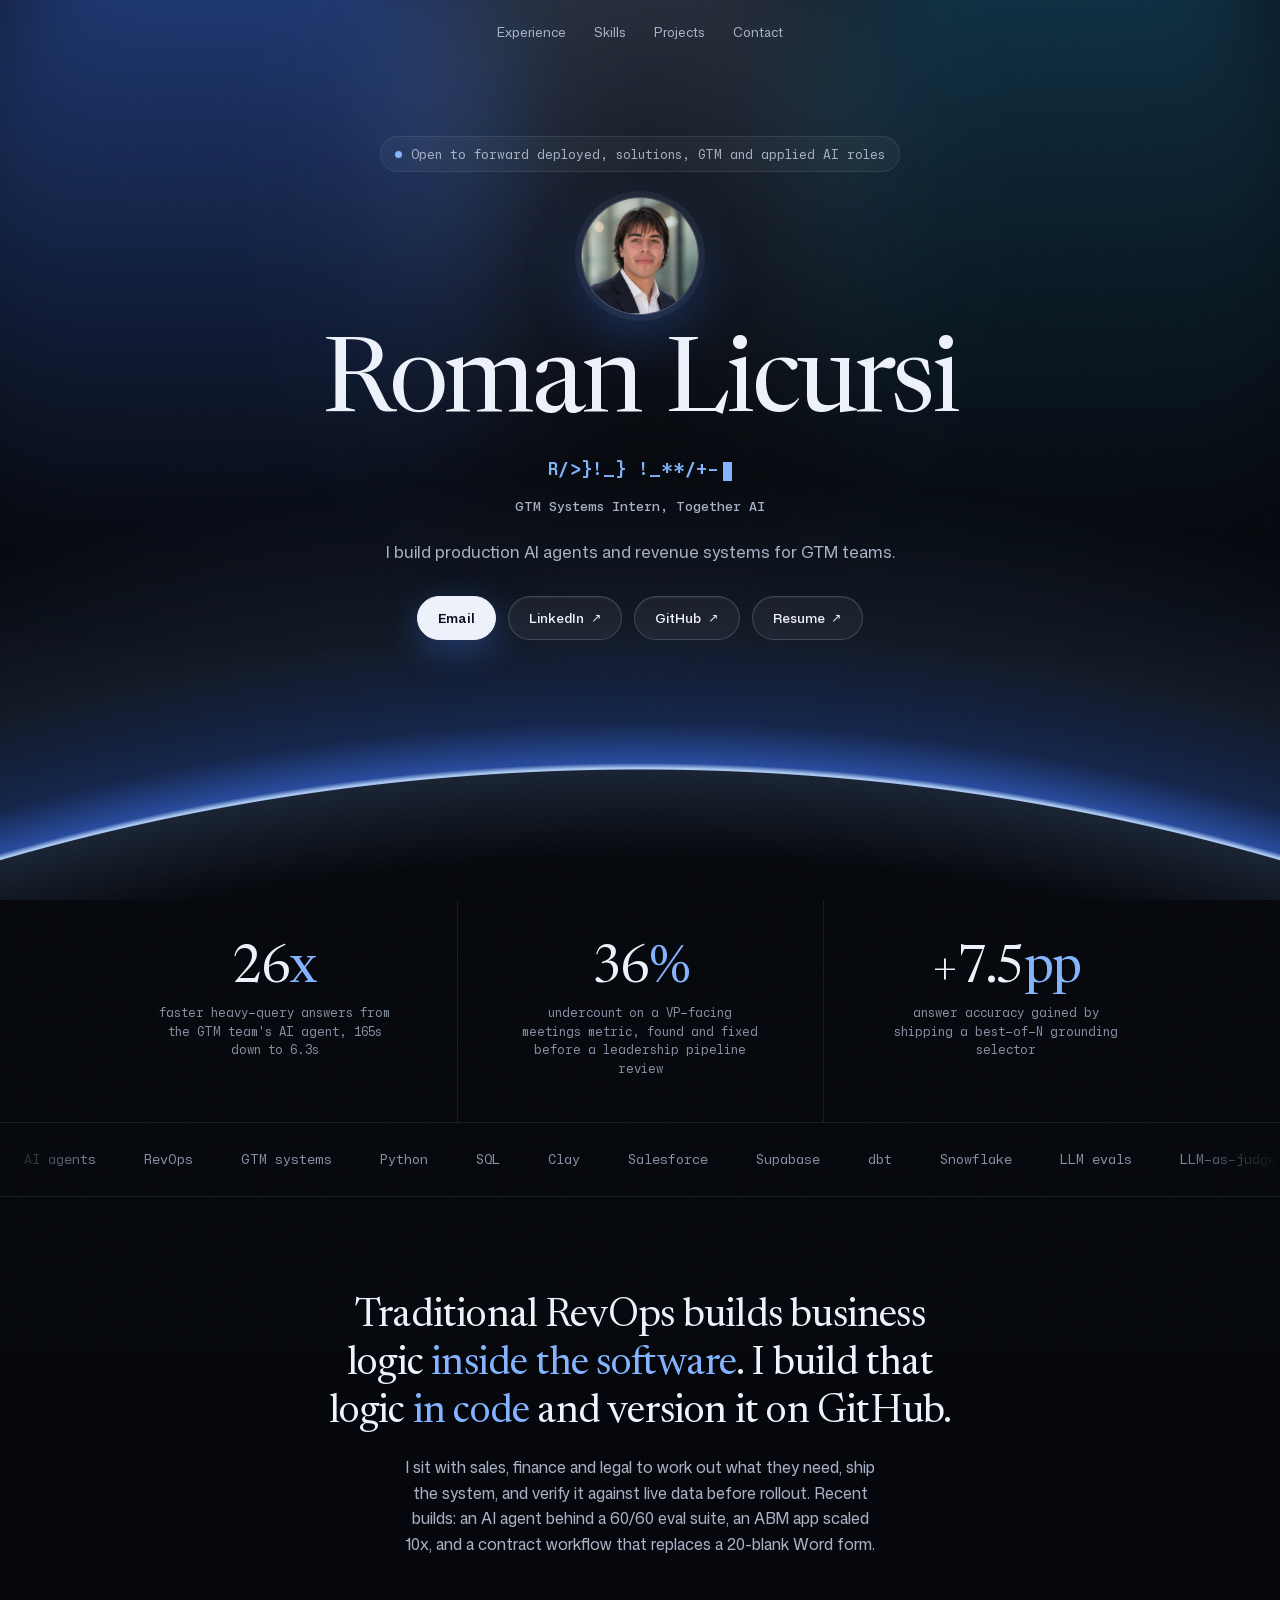
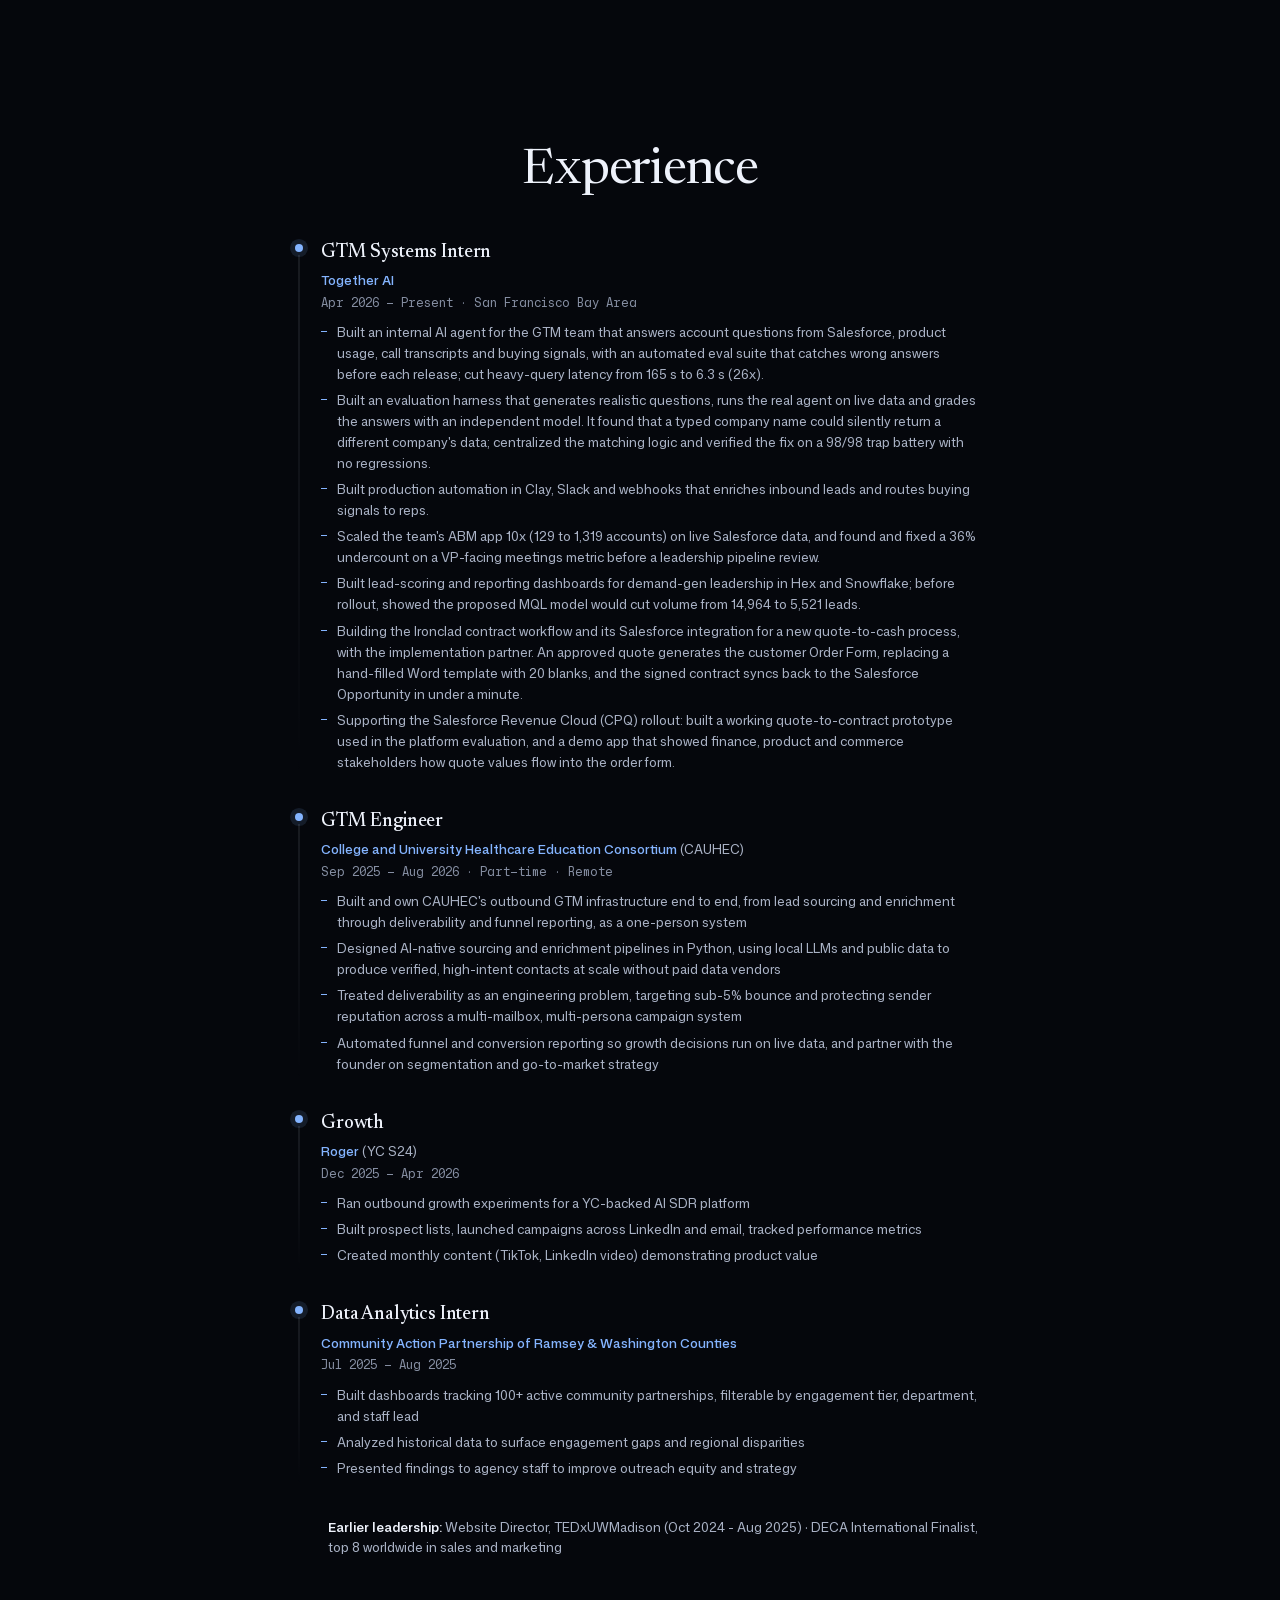
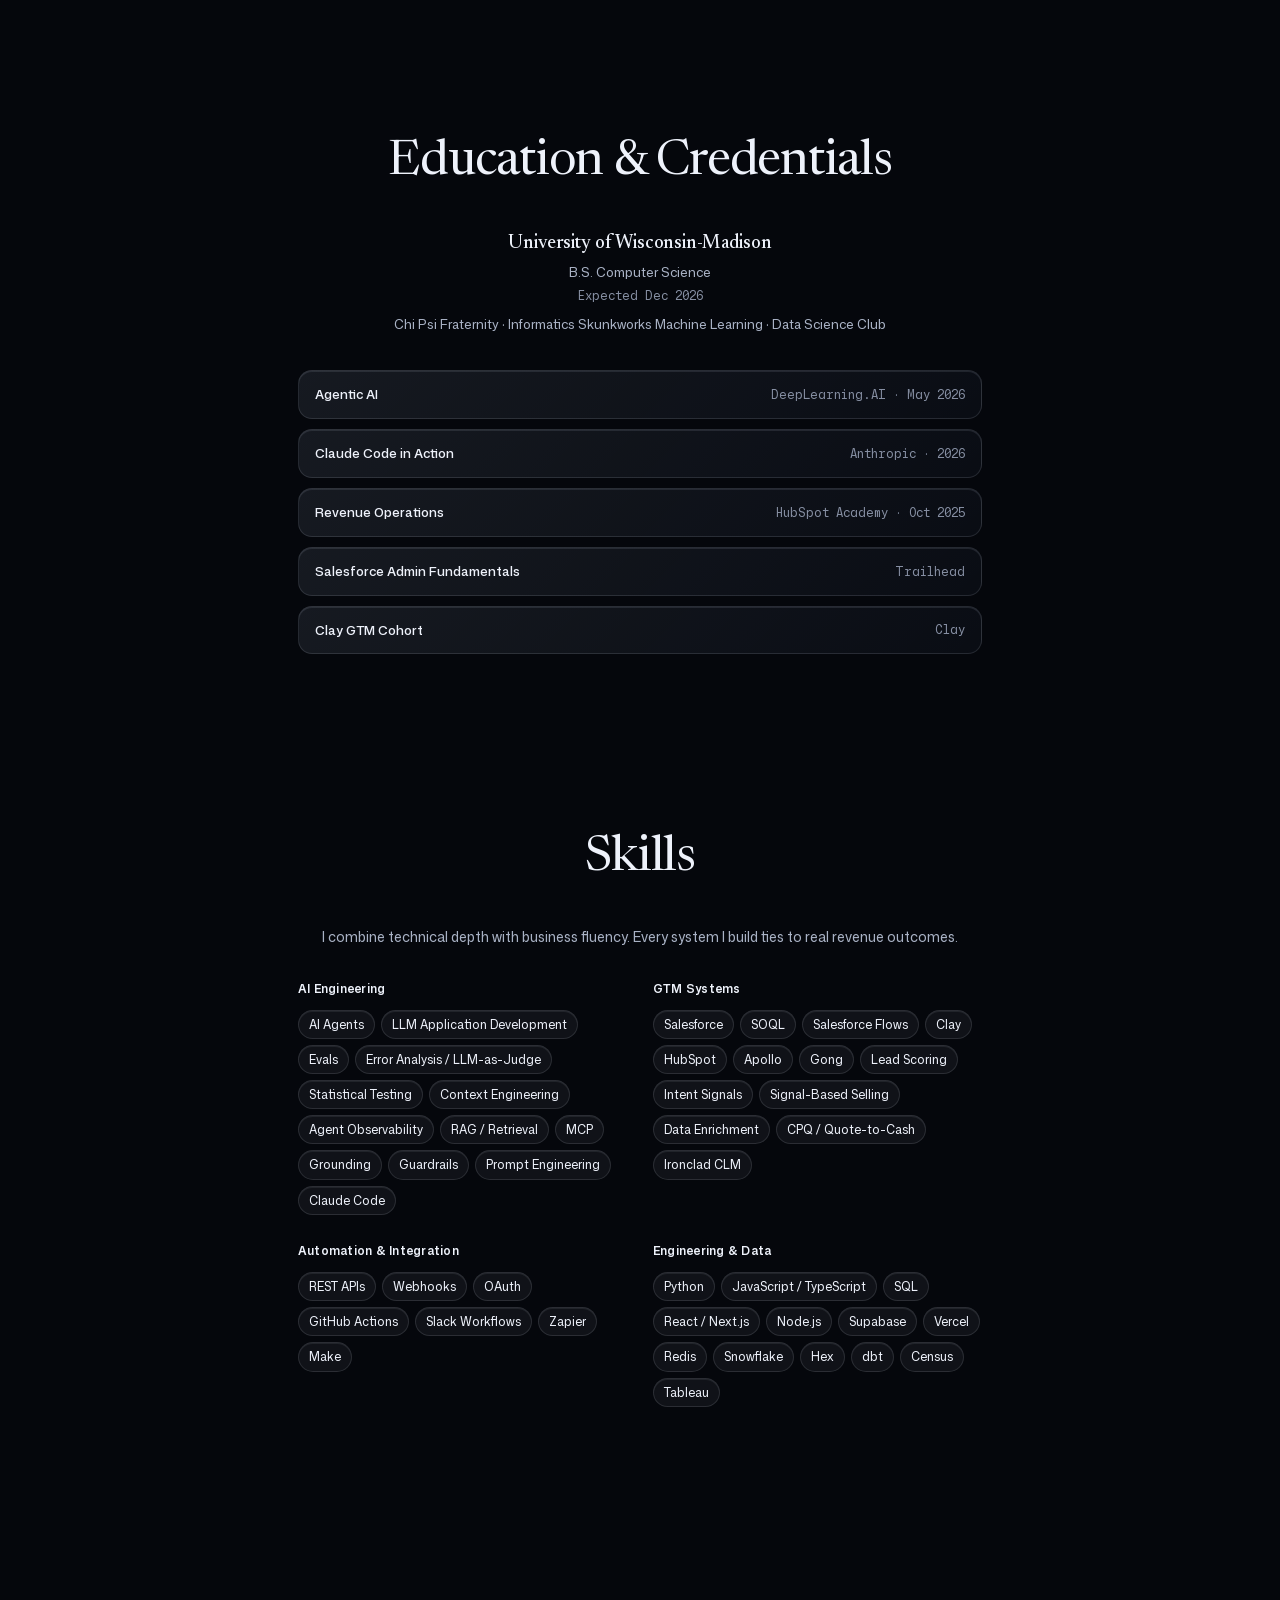
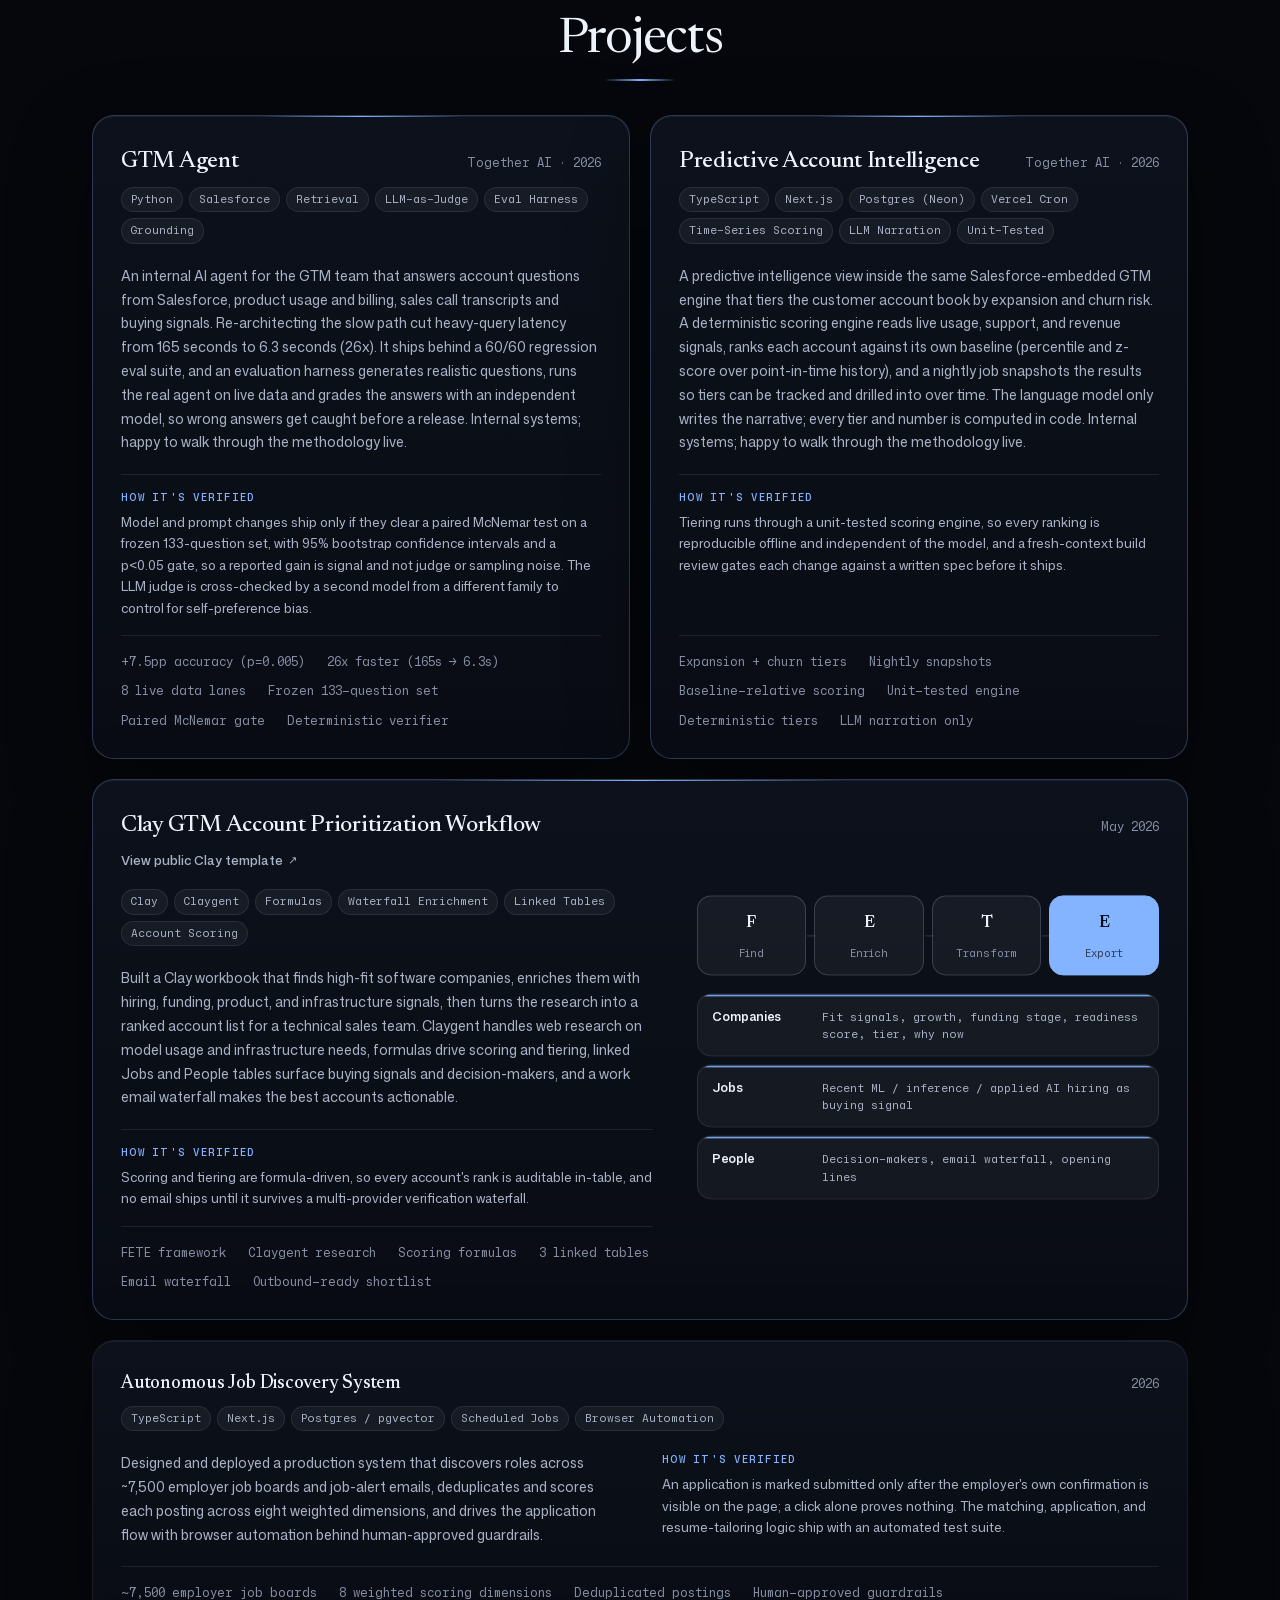
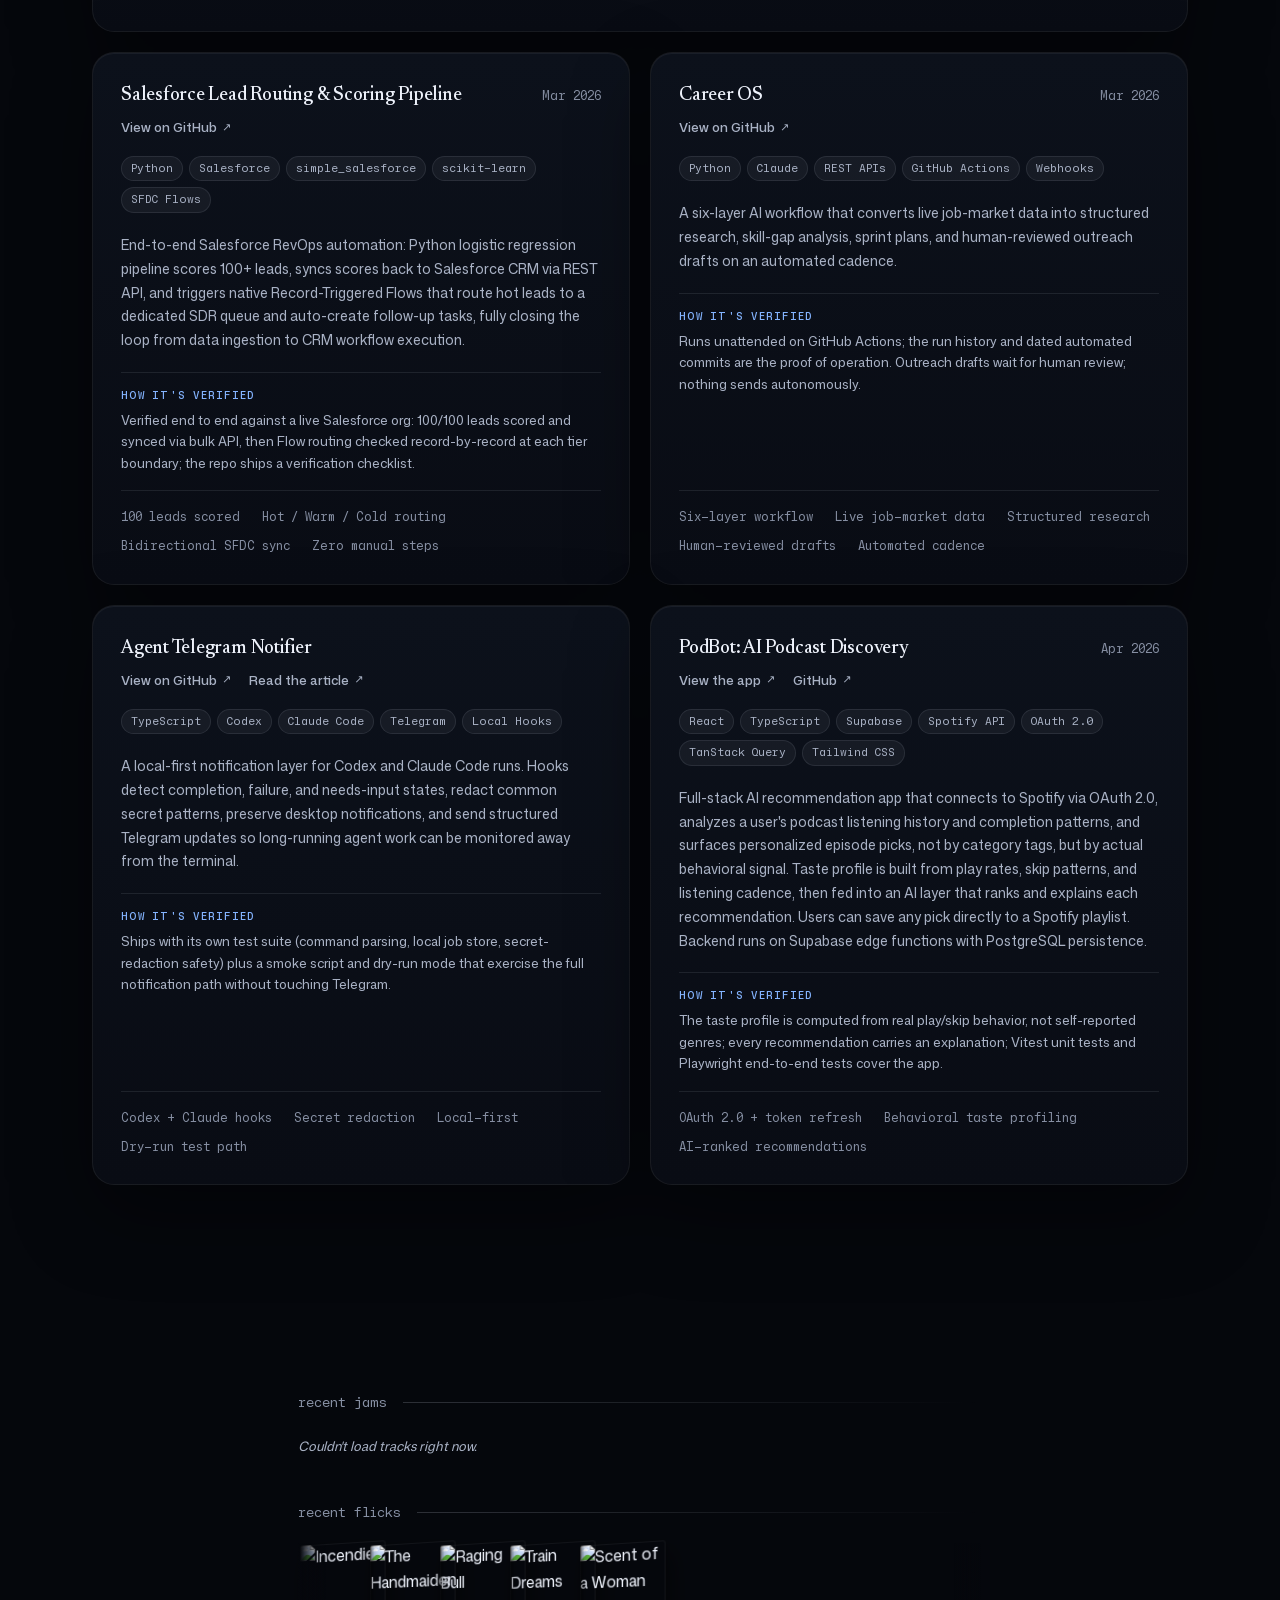
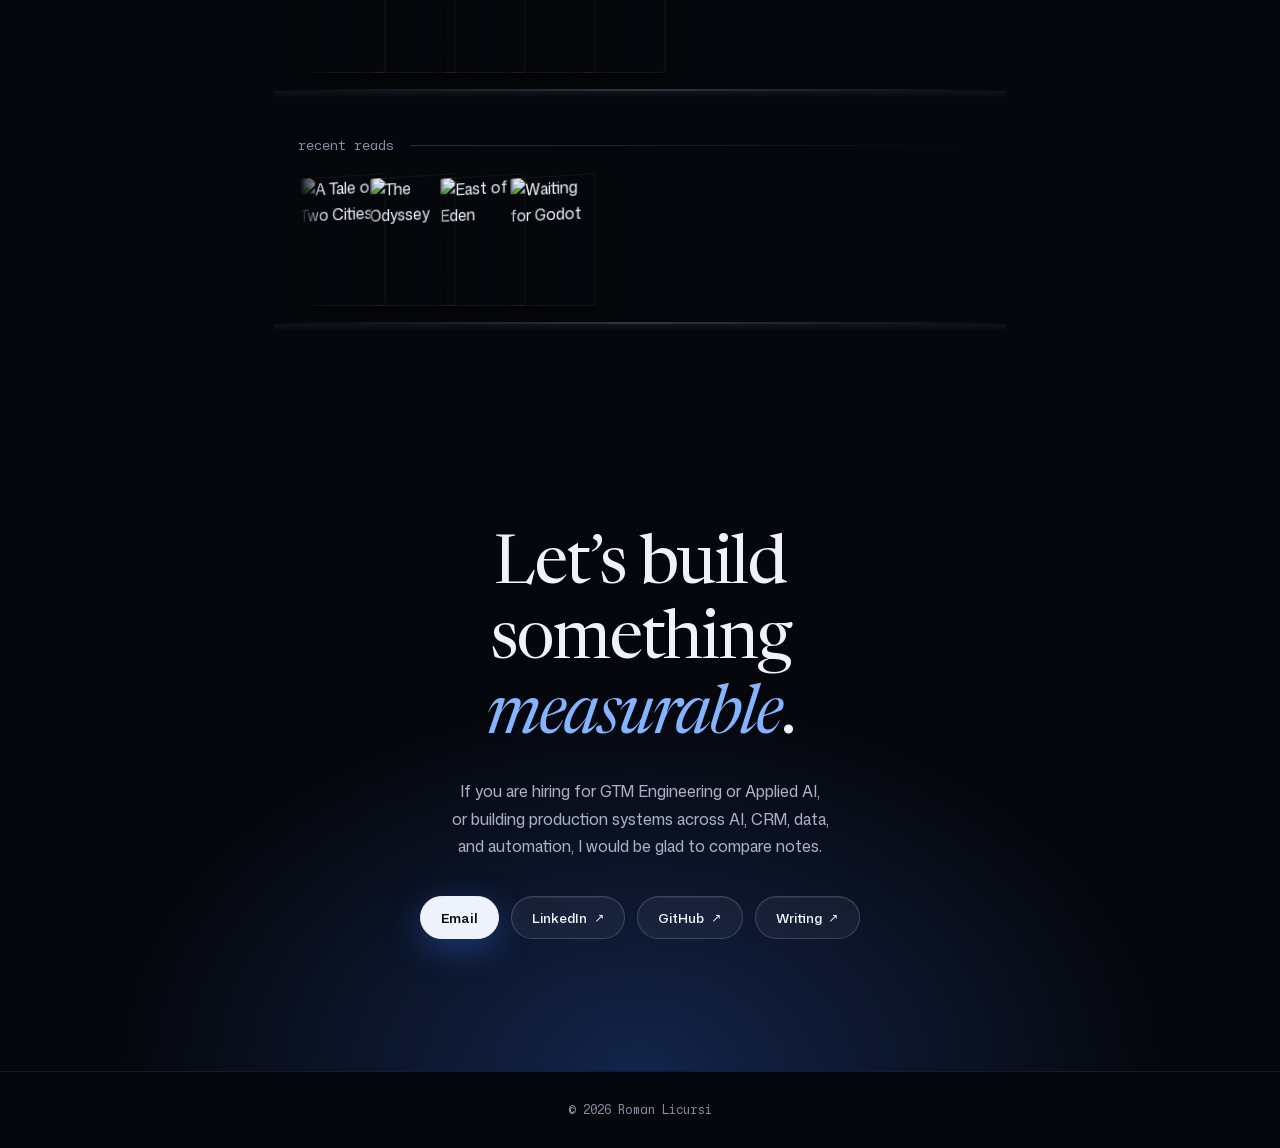
==== commit 9c99cc95: "Name the headshot file, add Person structured data, canonical link, robots.txt and sitemap Co-Author" ====
--- a/index.html
+++ b/index.html
@@ -8,8 +8,32 @@
   <meta property="og:title" content="Roman Licursi | GTM Engineer &amp; Applied AI Builder" />
   <meta property="og:description" content="Production AI agents, revenue systems, evals, Salesforce automation, and GTM infrastructure." />
   <meta property="og:type" content="website" />
-  <meta property="og:url" content="https://romanlicursi.github.io" />
-  <meta property="og:image" content="https://romanlicursi.github.io/linkedin_headshot.jpg" />
+  <meta property="og:url" content="https://romanlicursi.github.io/" />
+  <meta property="og:image" content="https://romanlicursi.github.io/roman-licursi.jpg" />
+  <meta property="og:image:alt" content="Roman Licursi" />
+  <meta property="og:site_name" content="Roman Licursi" />
+  <meta name="twitter:card" content="summary" />
+  <meta name="twitter:title" content="Roman Licursi | GTM Engineer &amp; Applied AI Builder" />
+  <meta name="twitter:image" content="https://romanlicursi.github.io/roman-licursi.jpg" />
+  <link rel="canonical" href="https://romanlicursi.github.io/" />
+  <script type="application/ld+json">
+  {
+    "@context": "https://schema.org",
+    "@type": "ProfilePage",
+    "mainEntity": {
+      "@type": "Person",
+      "name": "Roman Licursi",
+      "url": "https://romanlicursi.github.io/",
+      "image": "https://romanlicursi.github.io/roman-licursi.jpg",
+      "jobTitle": "GTM Engineer",
+      "sameAs": [
+        "https://www.linkedin.com/in/roman-licursi-3aab2a160",
+        "https://github.com/romanlicursi",
+        "https://medium.com/@romanlicursi"
+      ]
+    }
+  }
+  </script>
   <meta name="theme-color" content="#05070c" />
   <link rel="preload" href="assets/fonts/NewsreaderVF.woff2" as="font" type="font/woff2" crossorigin />
   <link rel="preload" href="assets/fonts/MonaSansVF.woff2" as="font" type="font/woff2" crossorigin />
@@ -57,14 +81,14 @@
         </div>
         <div class="hero-aside" data-enter style="--enter-delay:320ms">
           <a
-            href="linkedin_headshot.jpg"
+            href="roman-licursi.jpg"
             class="hero-portrait"
-            data-lightbox-src="linkedin_headshot.jpg"
+            data-lightbox-src="roman-licursi.jpg"
             data-lightbox-title="Roman Licursi"
             data-lightbox-group="portrait"
             aria-label="Open portrait of Roman Licursi"
           >
-            <img src="linkedin_headshot.jpg" alt="Roman Licursi" fetchpriority="high" />
+            <img src="roman-licursi.jpg" alt="Roman Licursi, GTM engineer and UW-Madison computer science student" fetchpriority="high" />
           </a>
           <p class="hero-caption">
             <strong>GTM Systems Intern, Together AI</strong>
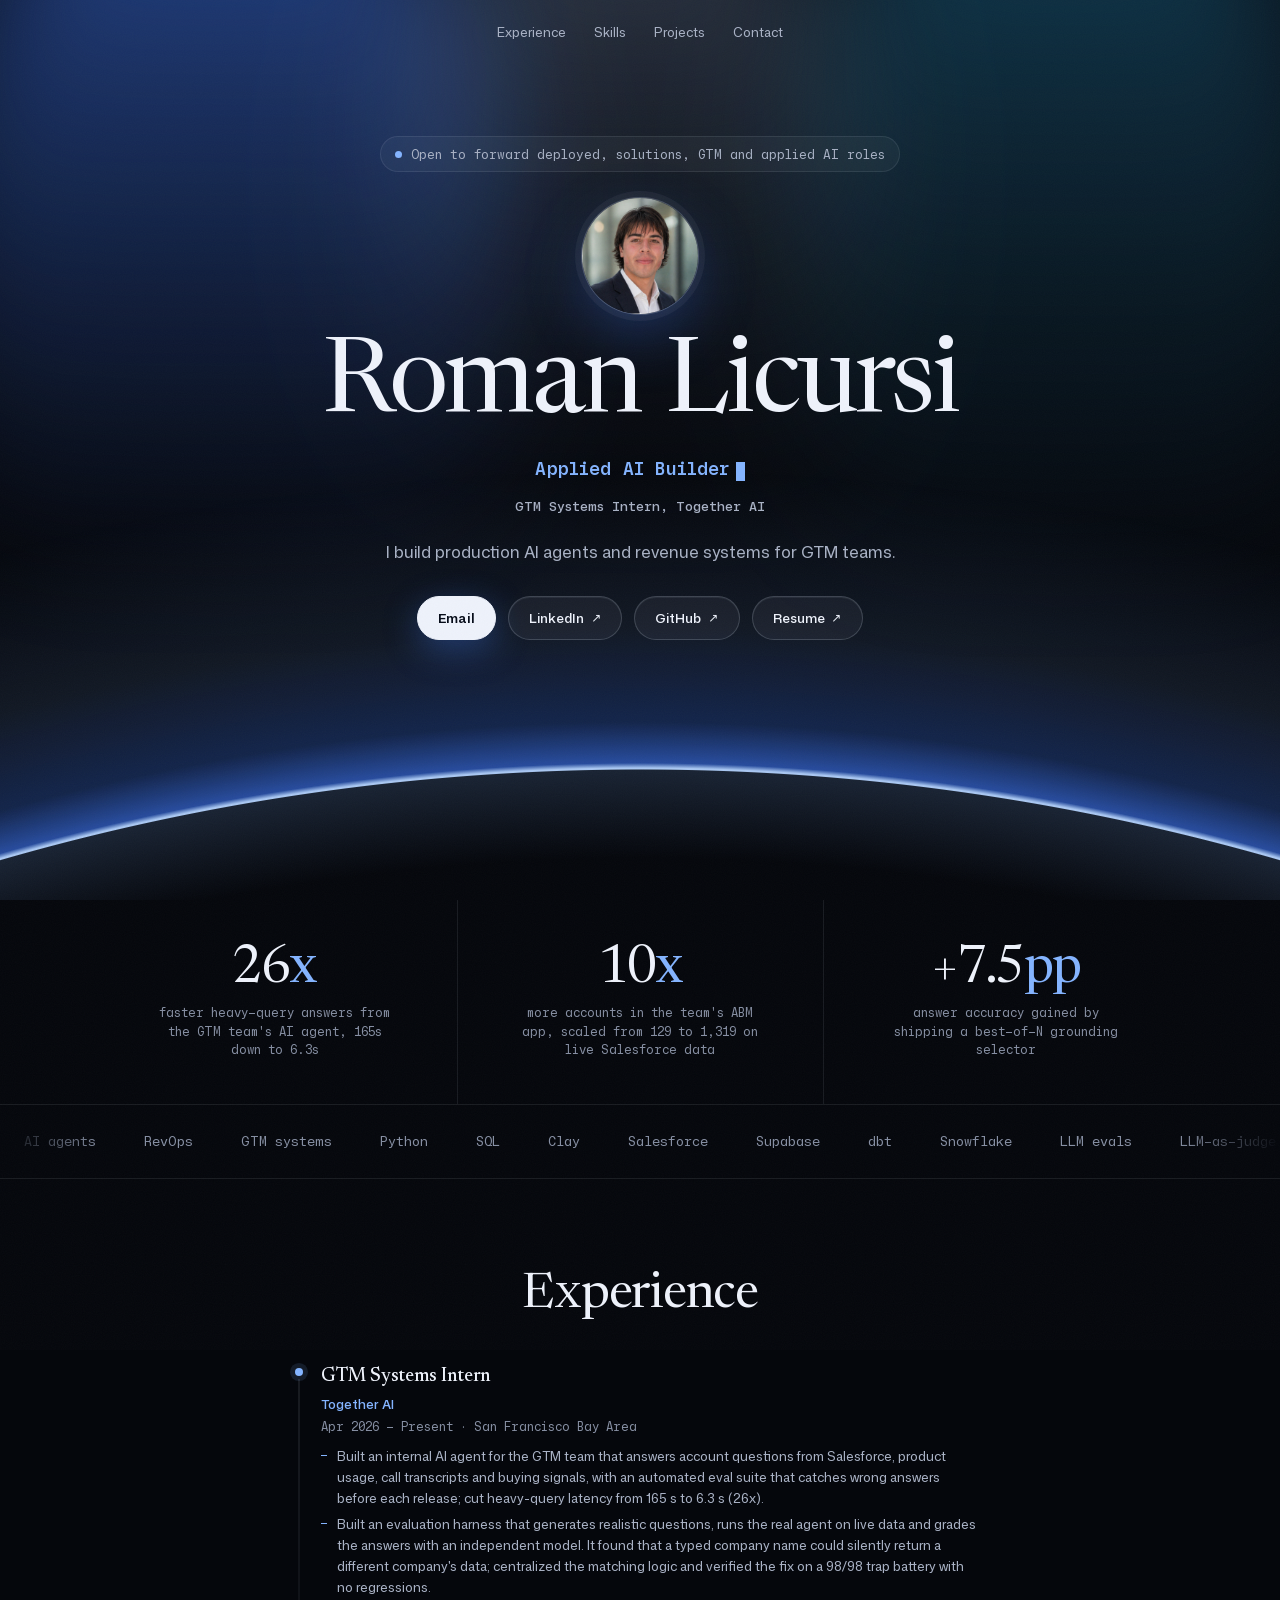
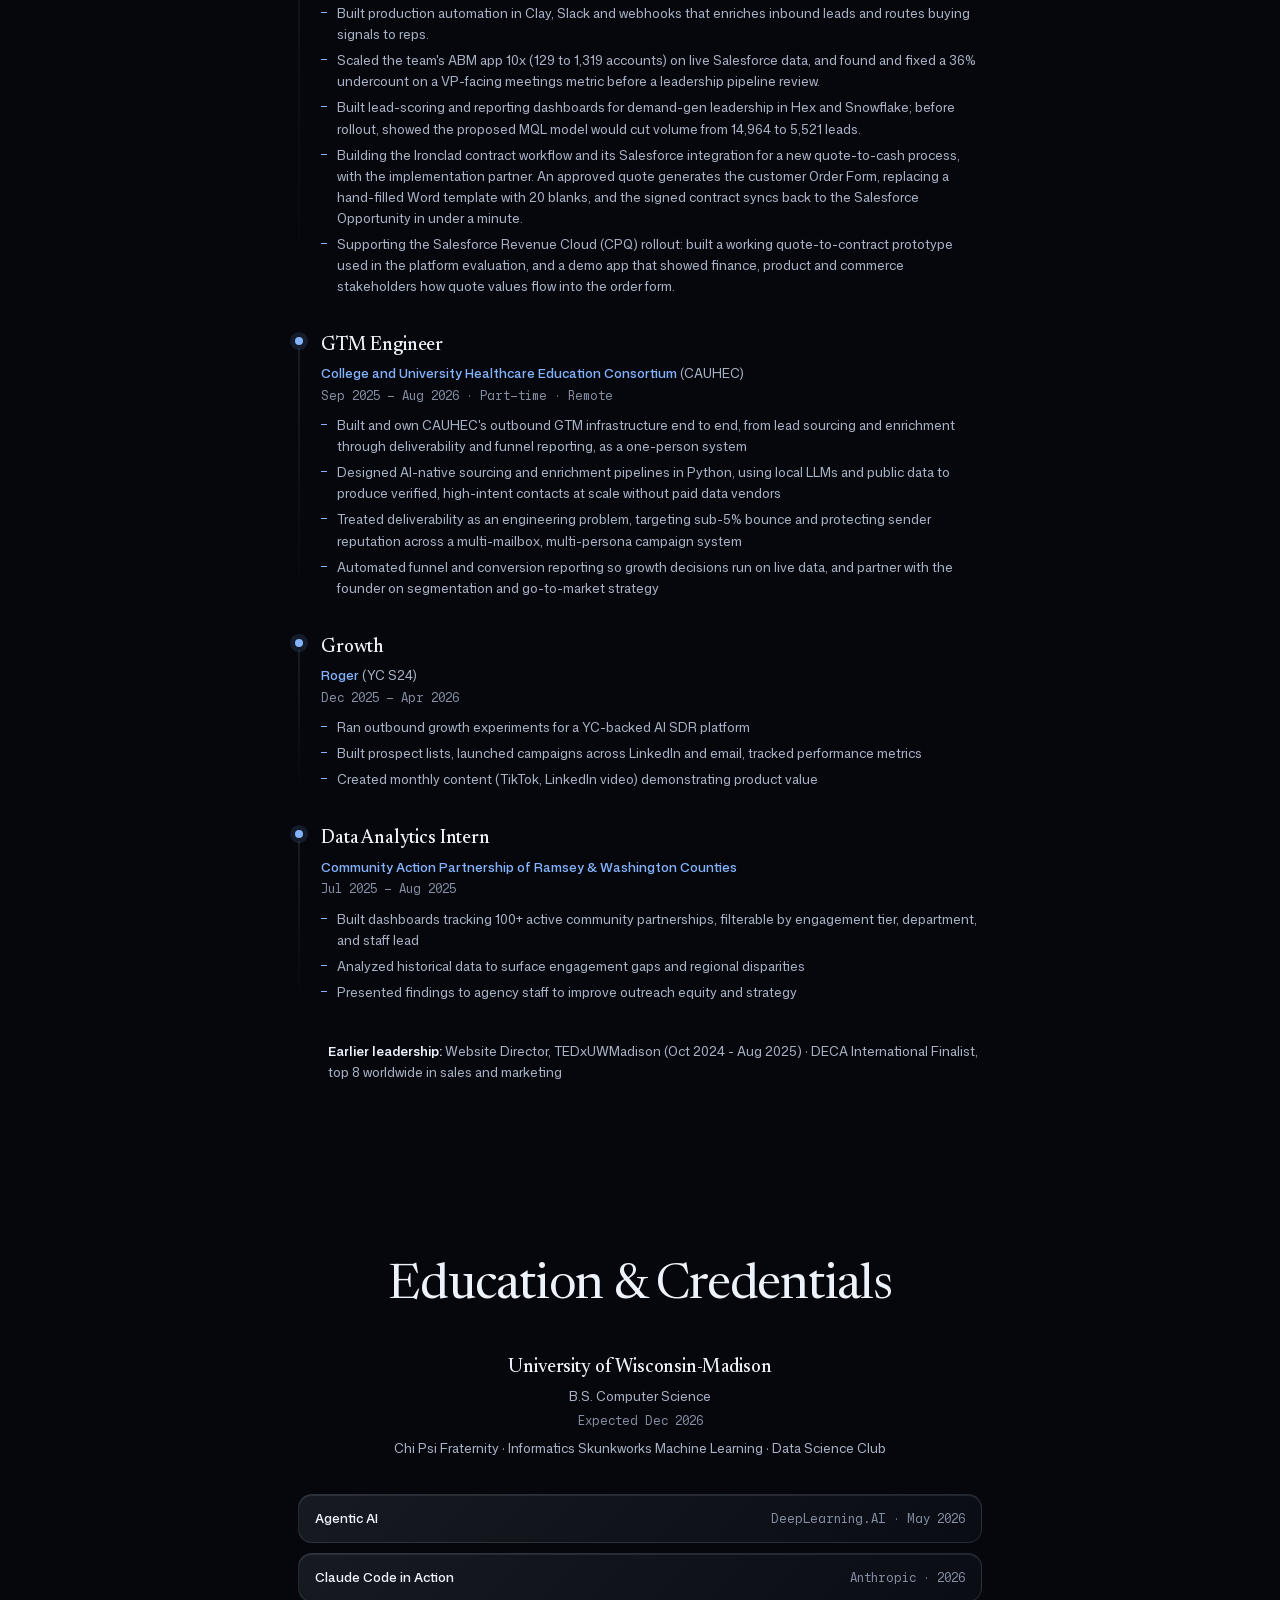
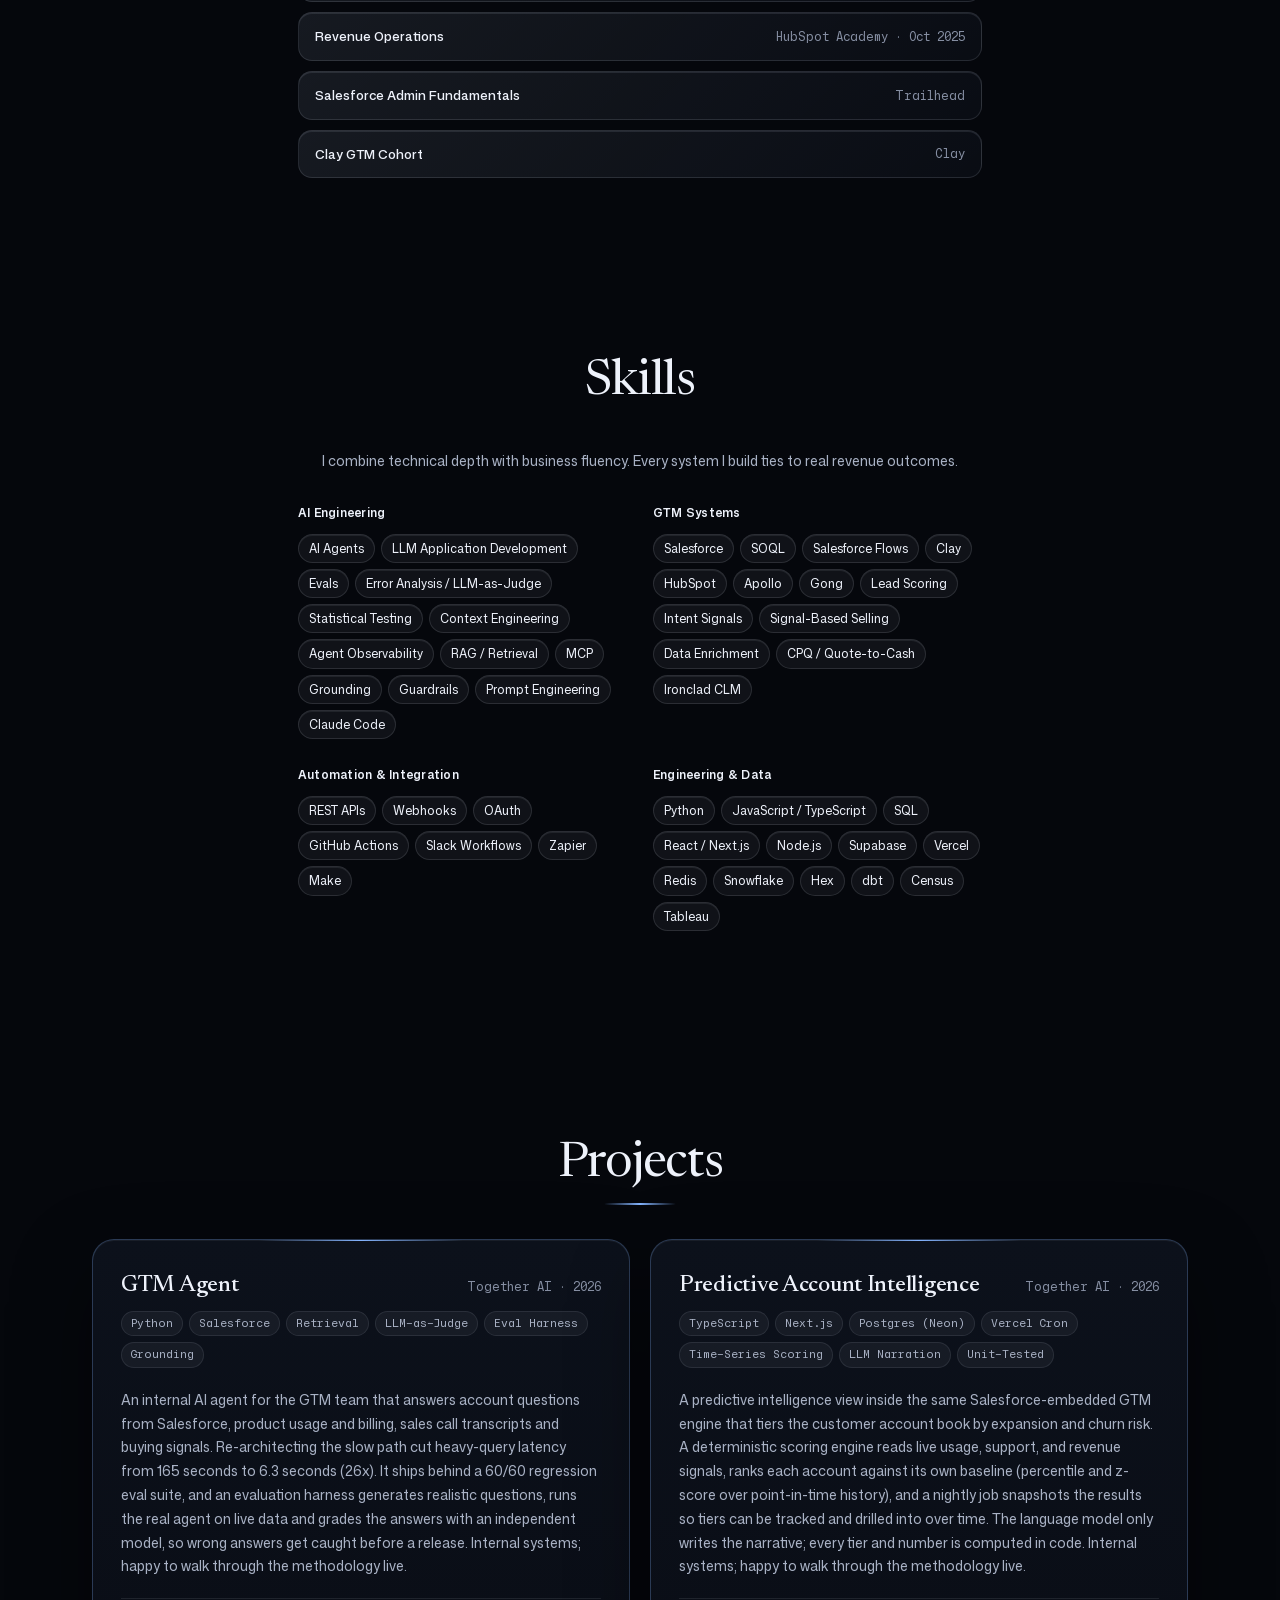
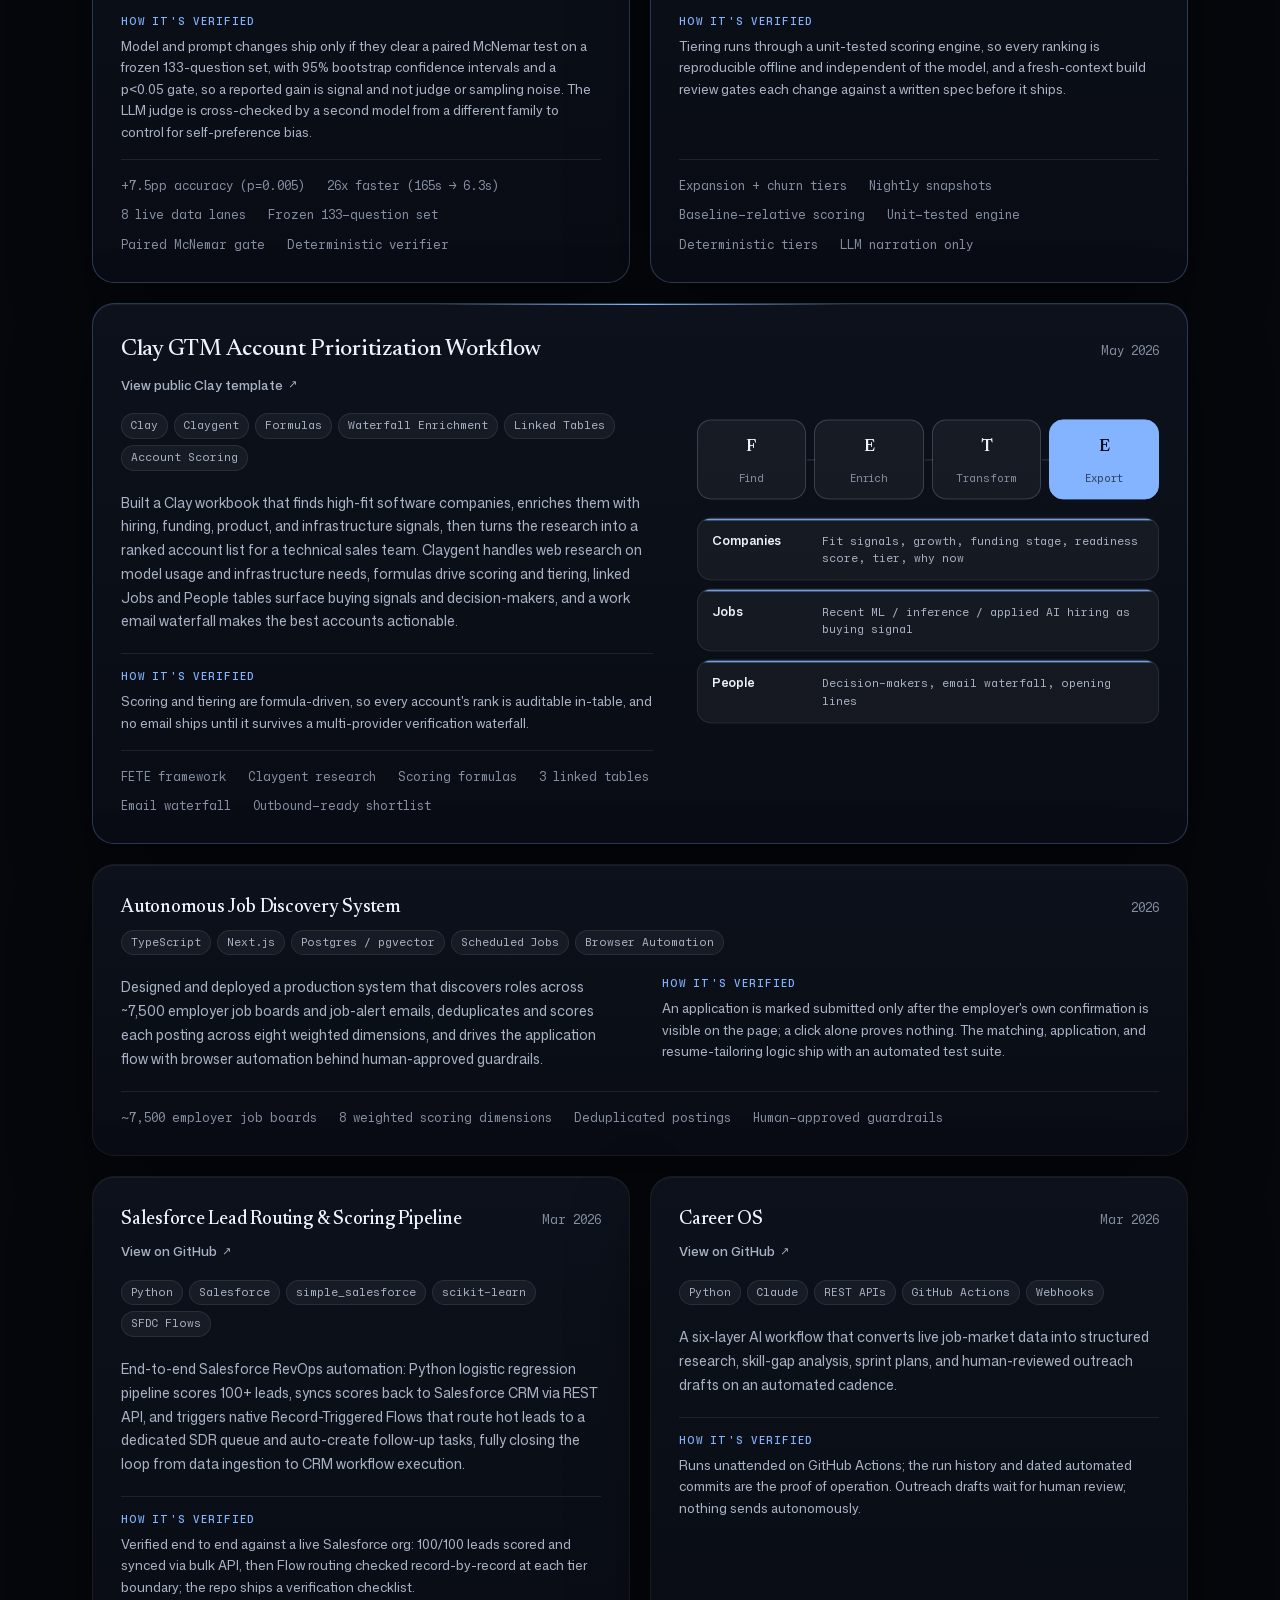
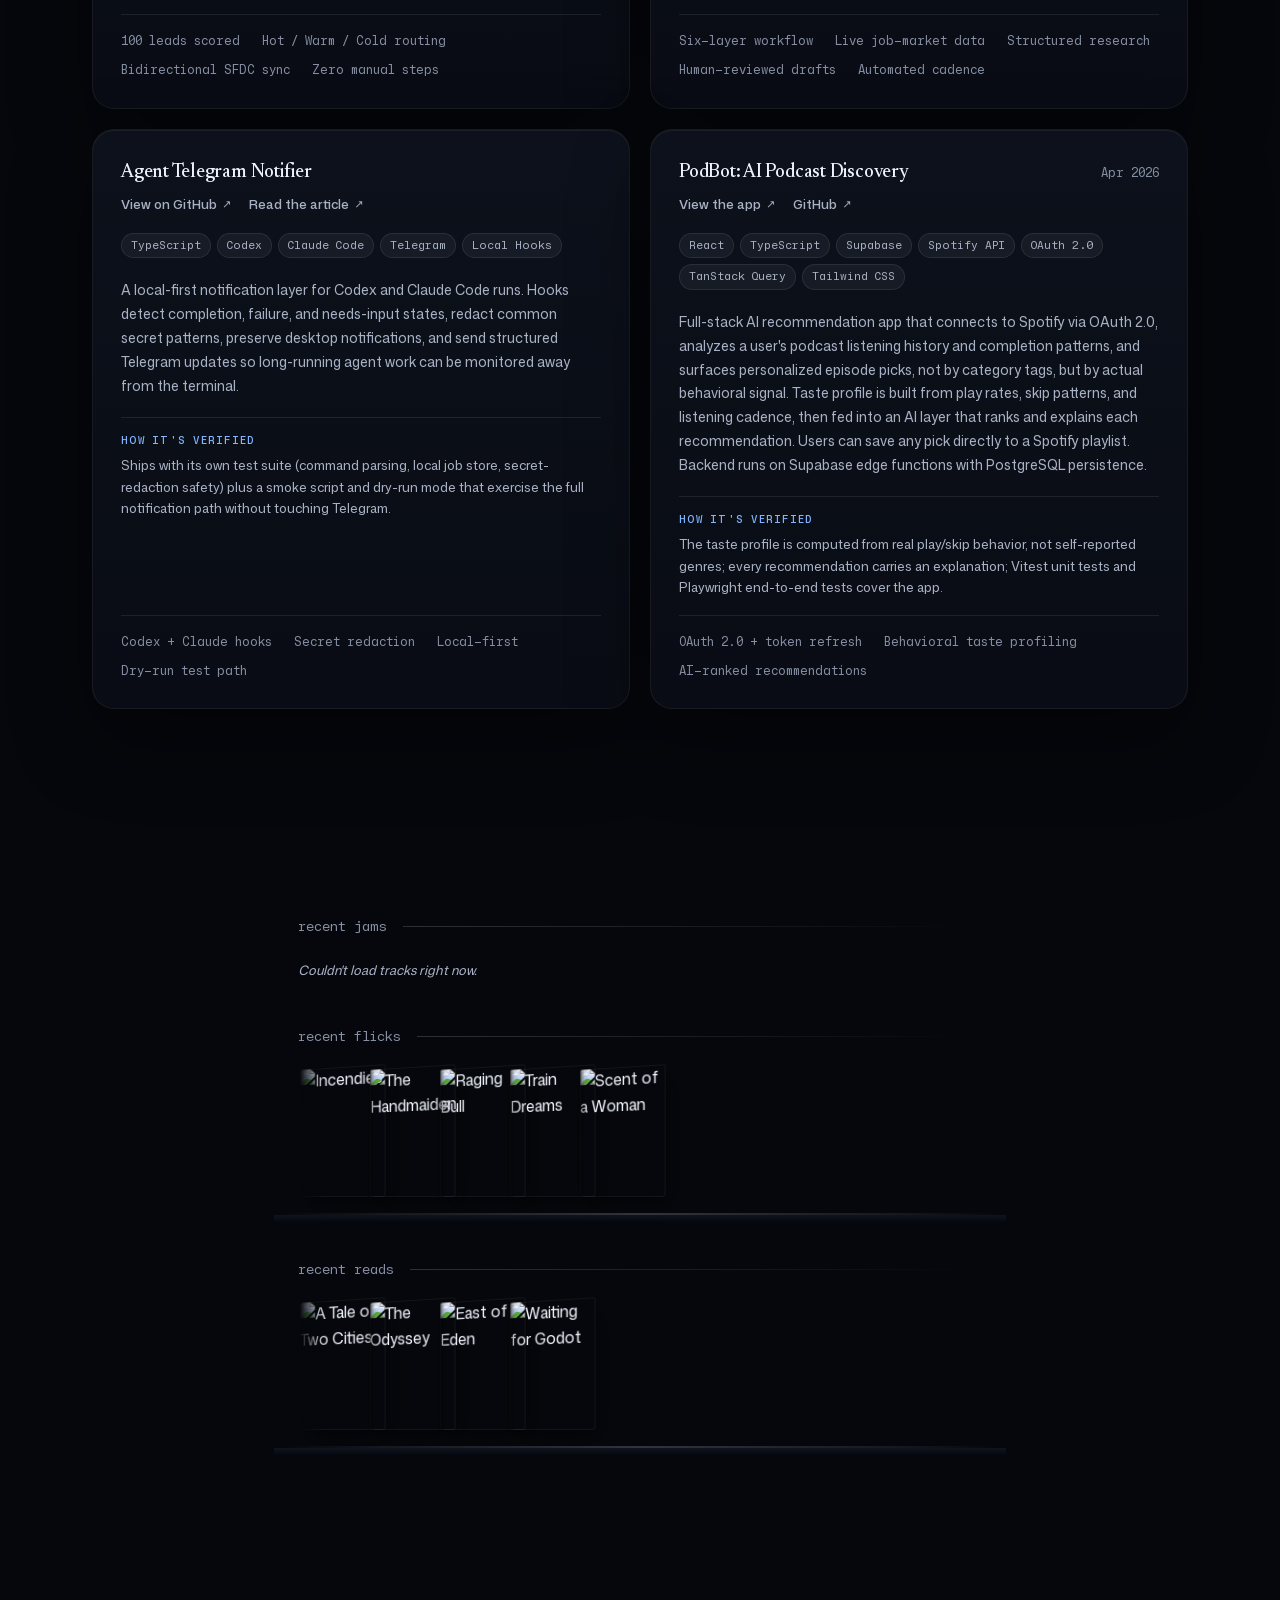
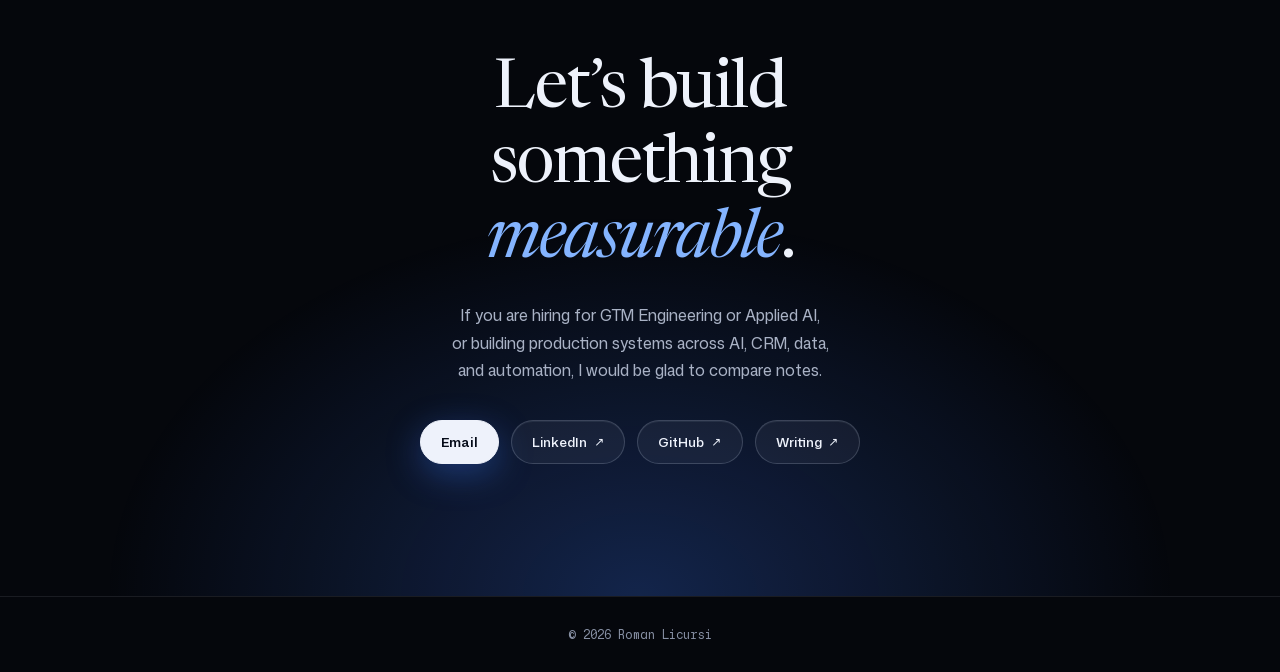
==== commit 2ad2d09f: "Remove positioning section; swap middle headline stat to 10x ABM app scale Co-Authored-By: Claude Op" ====
--- a/index.html
+++ b/index.html
@@ -105,8 +105,8 @@
           <span class="proof-label">faster heavy-query answers from the GTM team's AI agent, 165s down to 6.3s</span>
         </div>
         <div class="proof-item">
-          <span class="proof-value">36<em>%</em></span>
-          <span class="proof-label">undercount on a VP-facing meetings metric, found and fixed before a leadership pipeline review</span>
+          <span class="proof-value">10<em>x</em></span>
+          <span class="proof-label">more accounts in the team's ABM app, scaled from 129 to 1,319 on live Salesforce data</span>
         </div>
         <div class="proof-item">
           <span class="proof-value">+7.5<em>pp</em></span>
@@ -128,17 +128,6 @@
         </div>
       </div>
     </div>
-
-    <!-- ── Positioning ── -->
-    <section class="positioning reveal" aria-label="Positioning">
-      <div class="container">
-        <p class="positioning-statement">
-          Traditional RevOps builds business logic <em>inside the software</em>.
-          I build that logic <em>in code</em> and version it on GitHub.
-        </p>
-        <p class="positioning-sub">I sit with sales, finance and legal to work out what they need, ship the system, and verify it against live data before rollout. Recent builds: an AI agent behind a 60/60 eval suite, an ABM app scaled 10x, and a contract workflow that replaces a 20-blank Word form.</p>
-      </div>
-    </section>
 
     <!-- ── Experience ── -->
     <section id="experience" class="reveal">
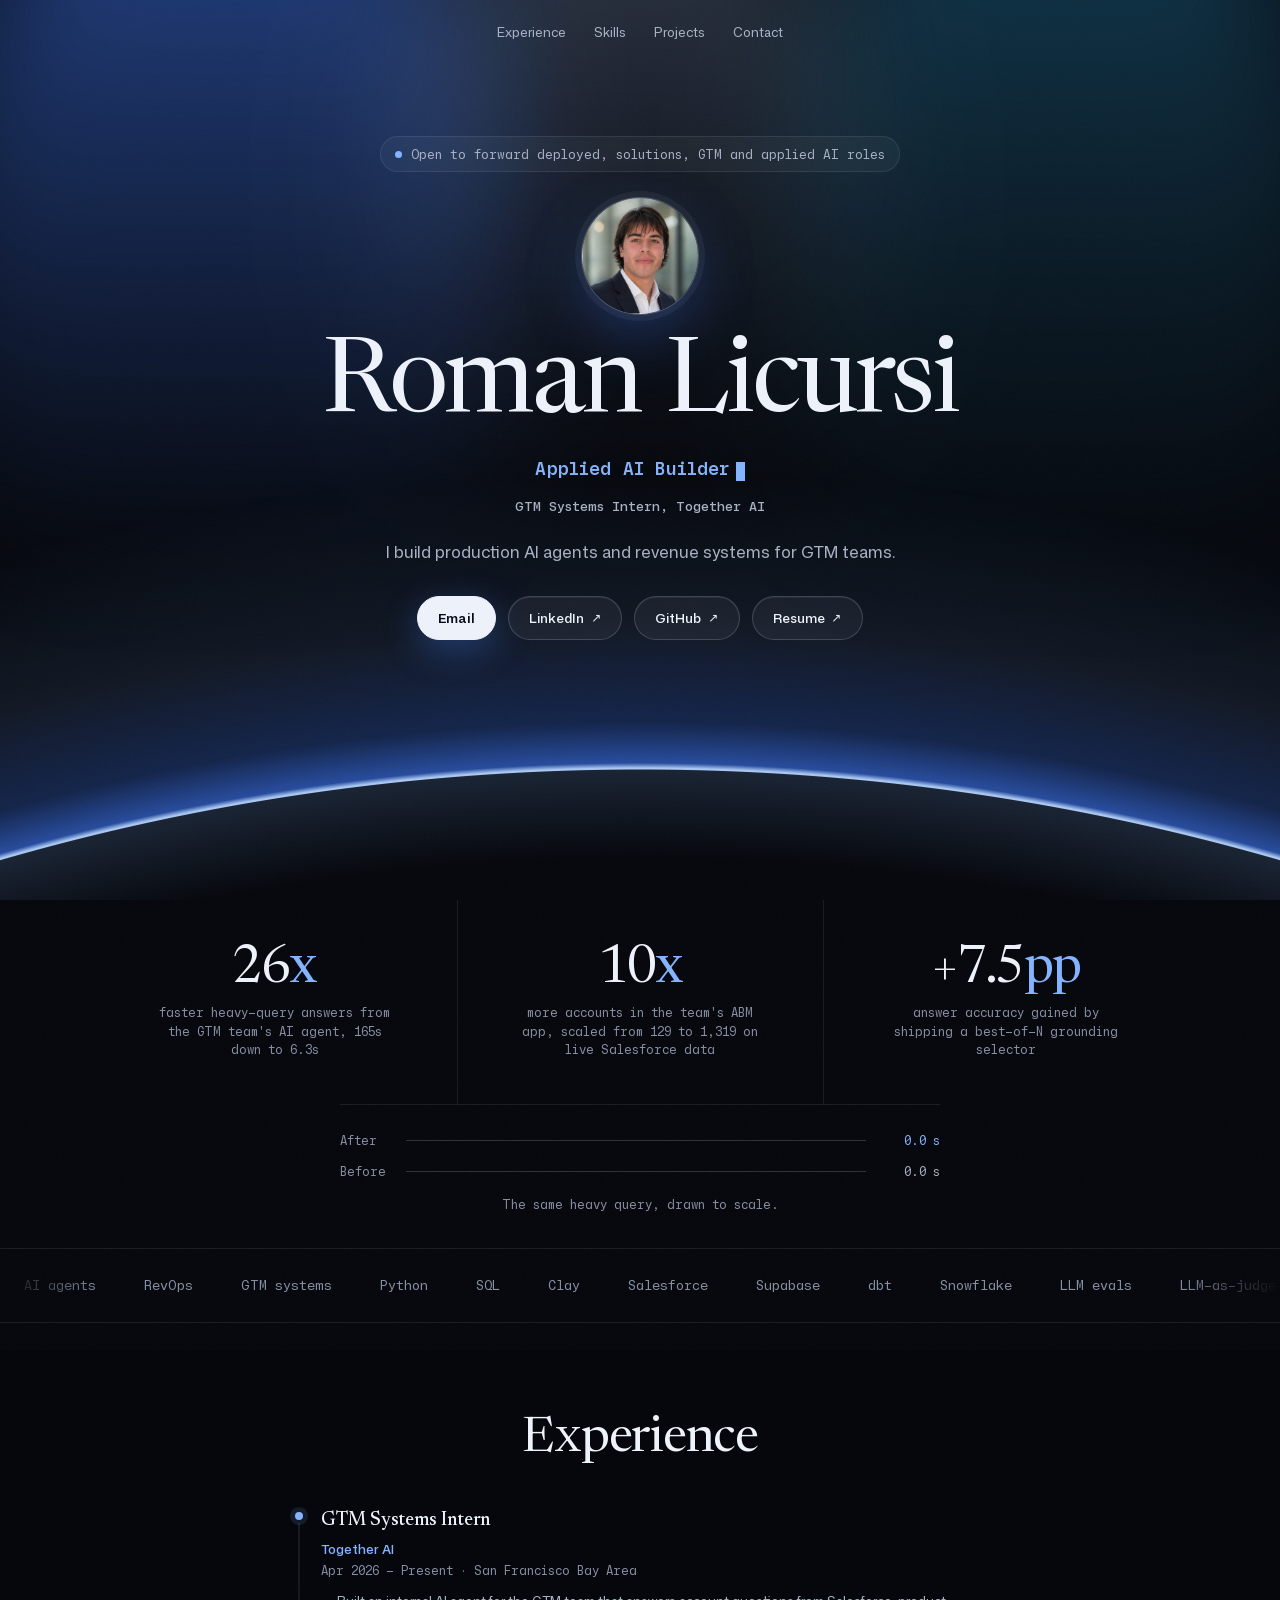
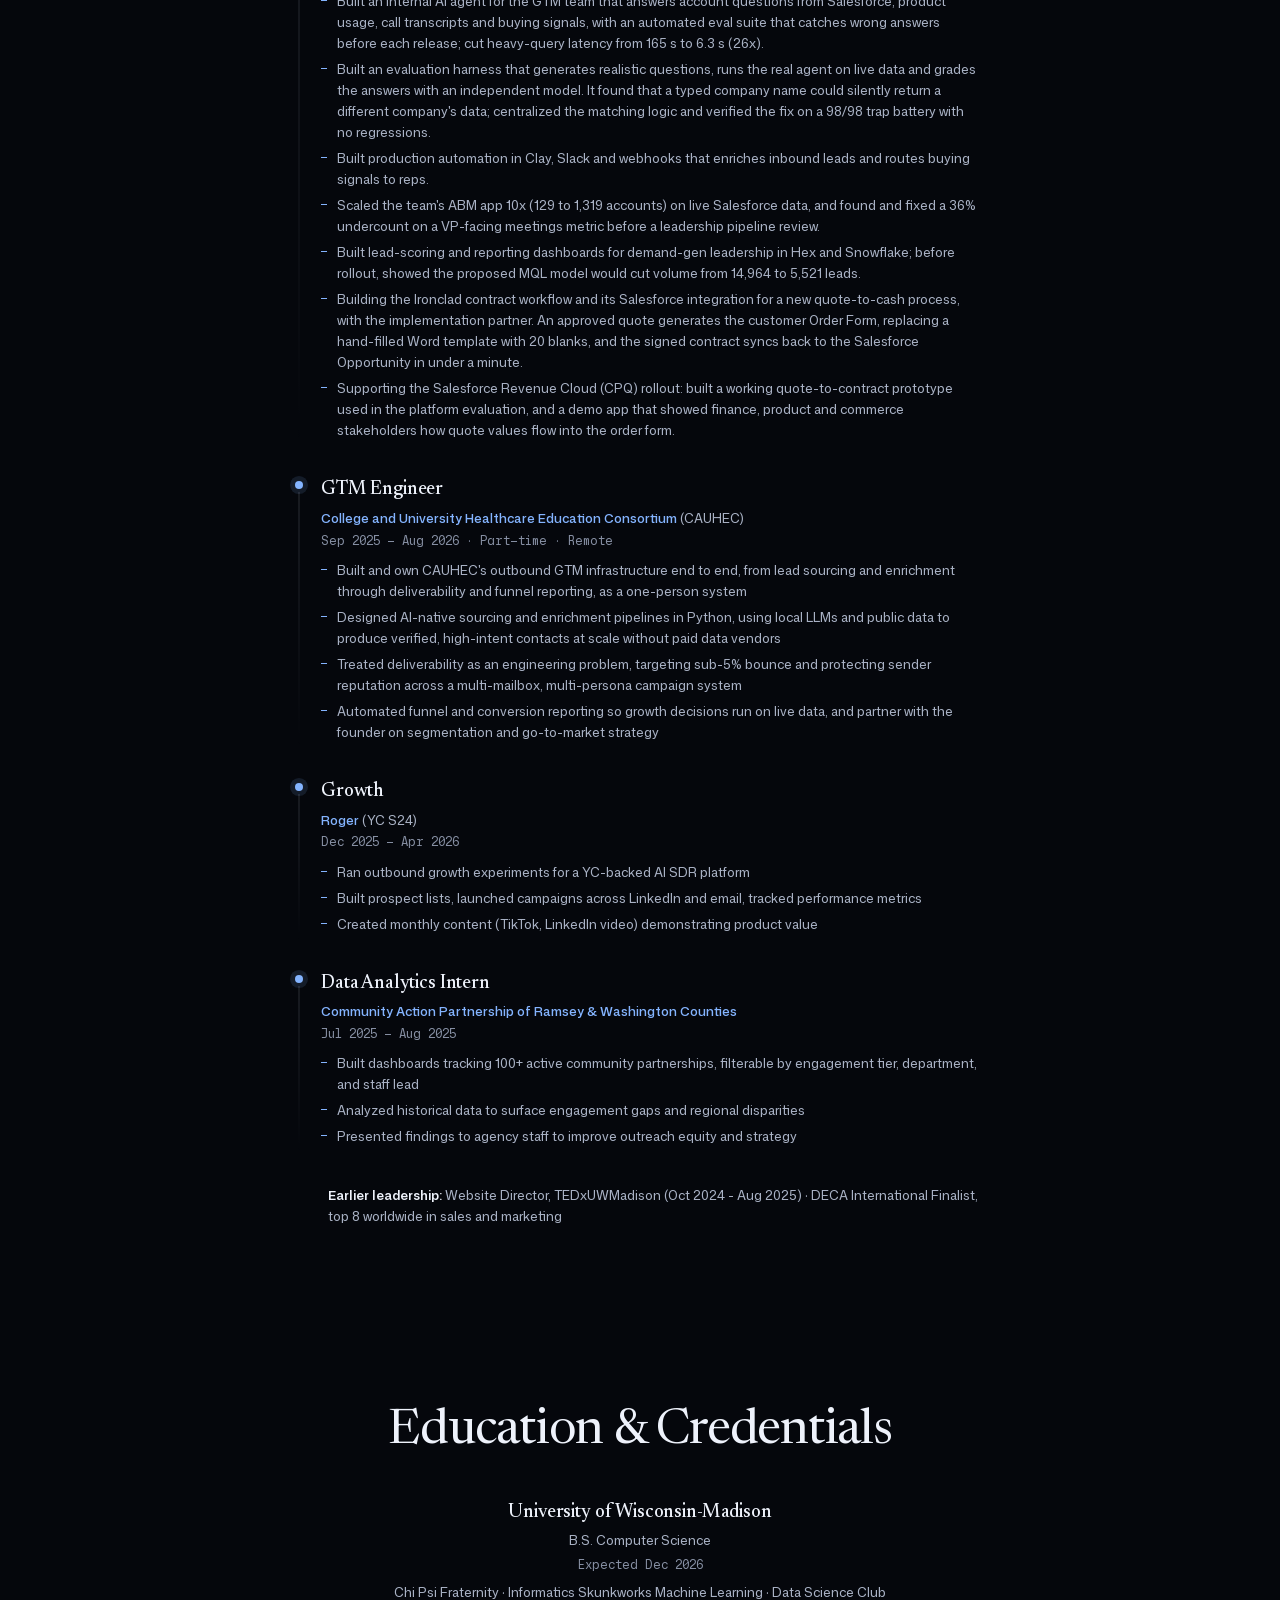
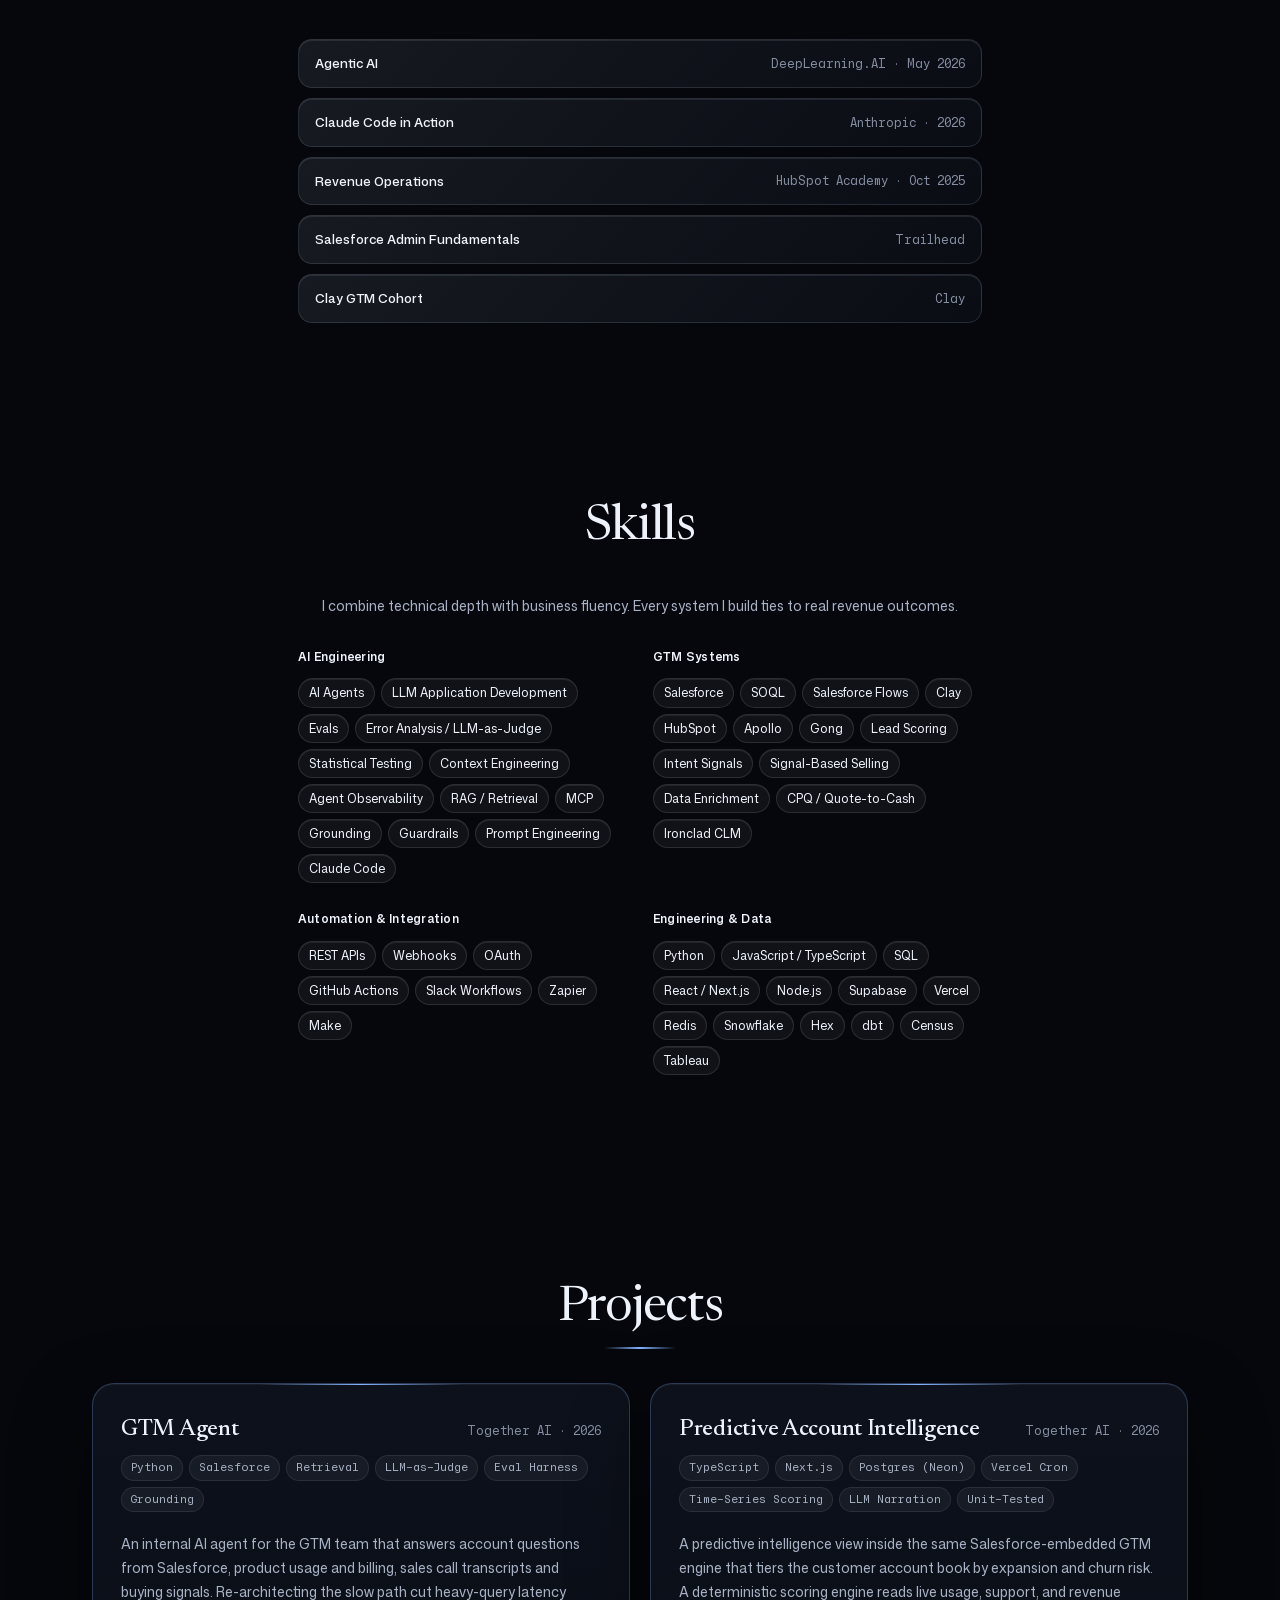
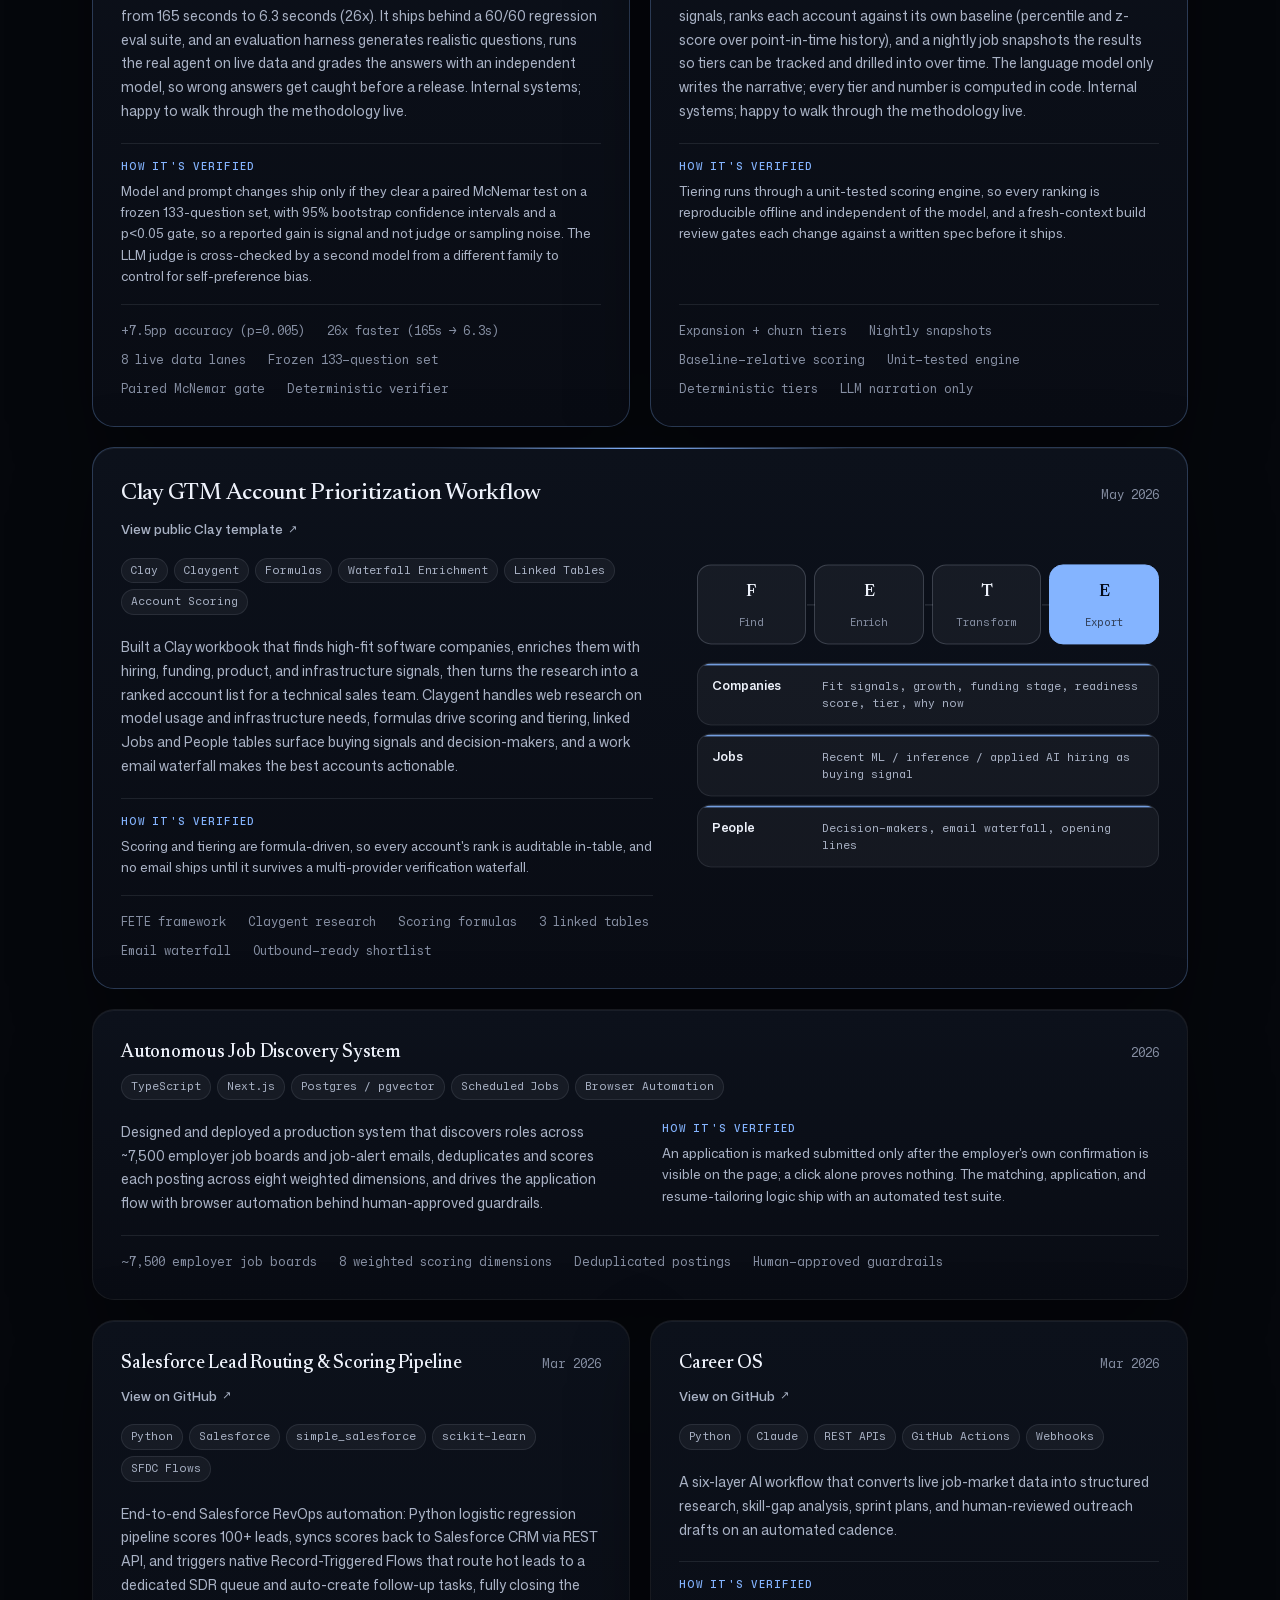
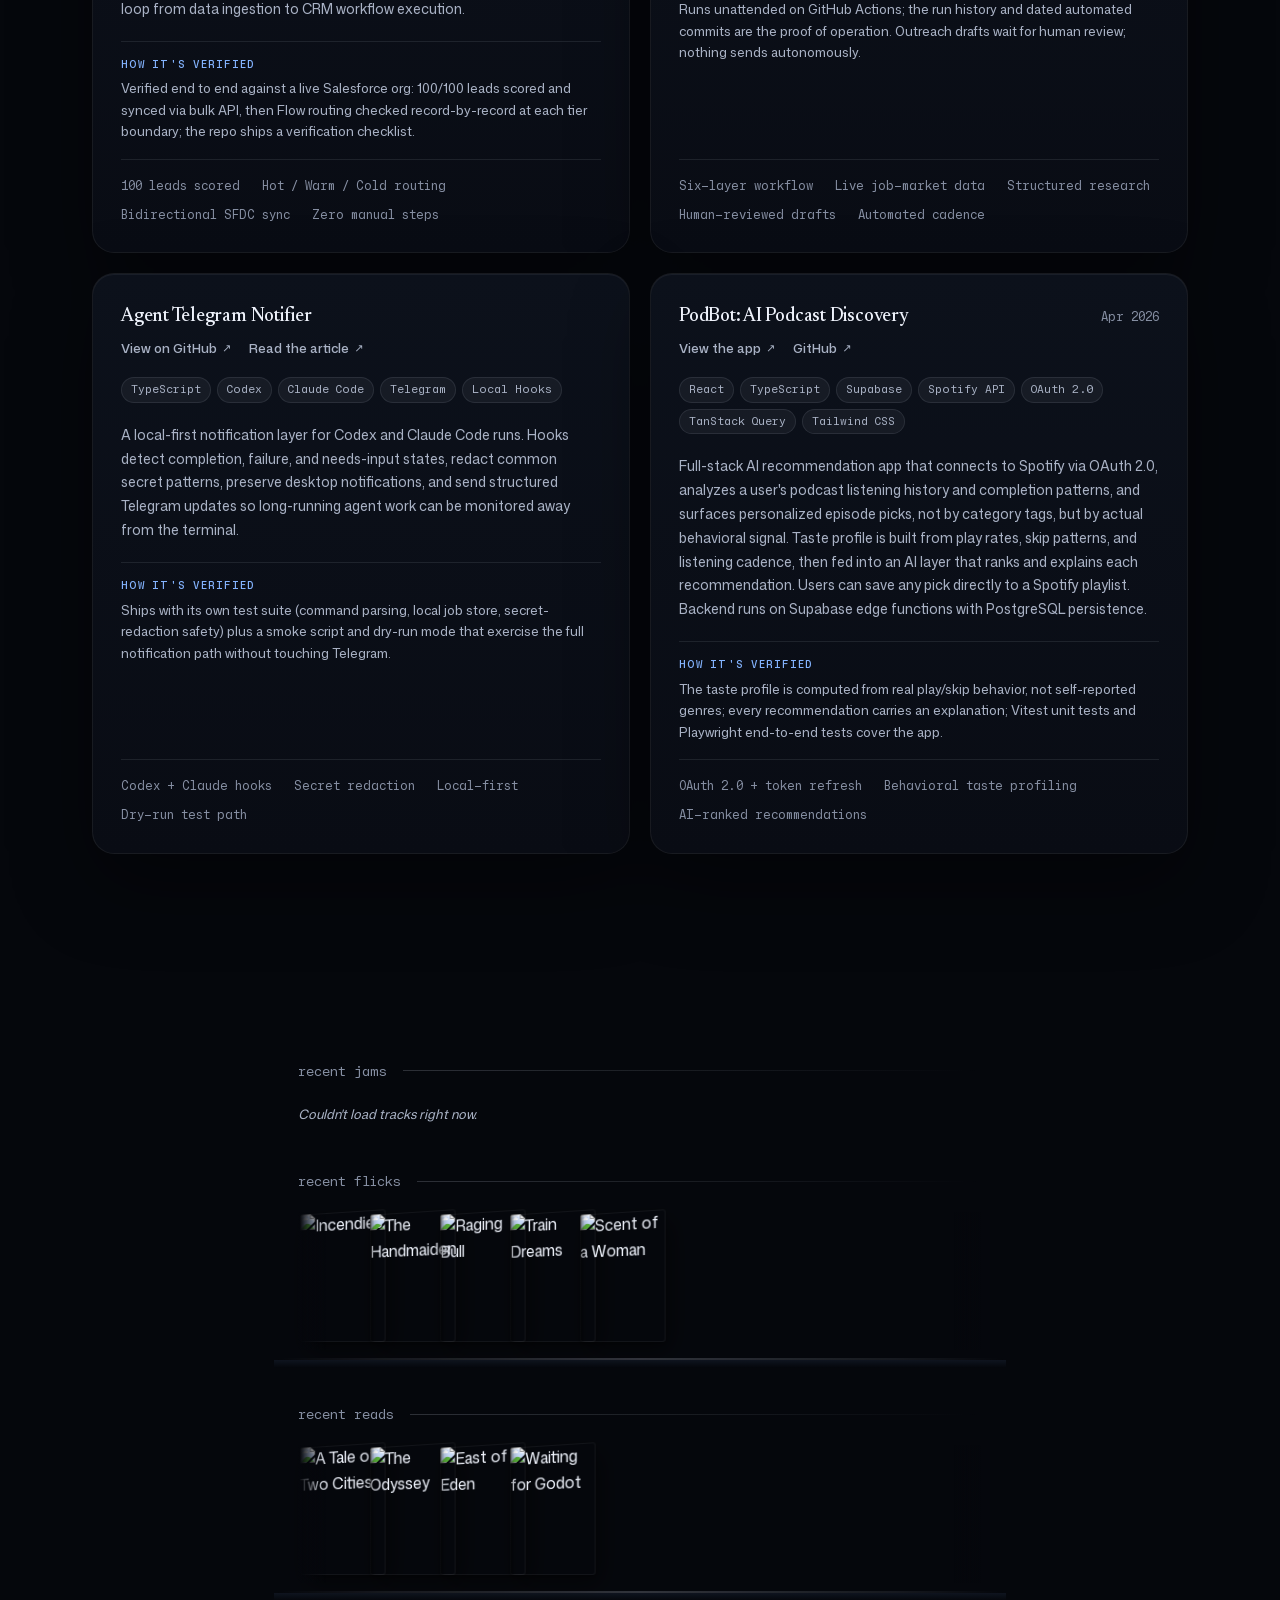
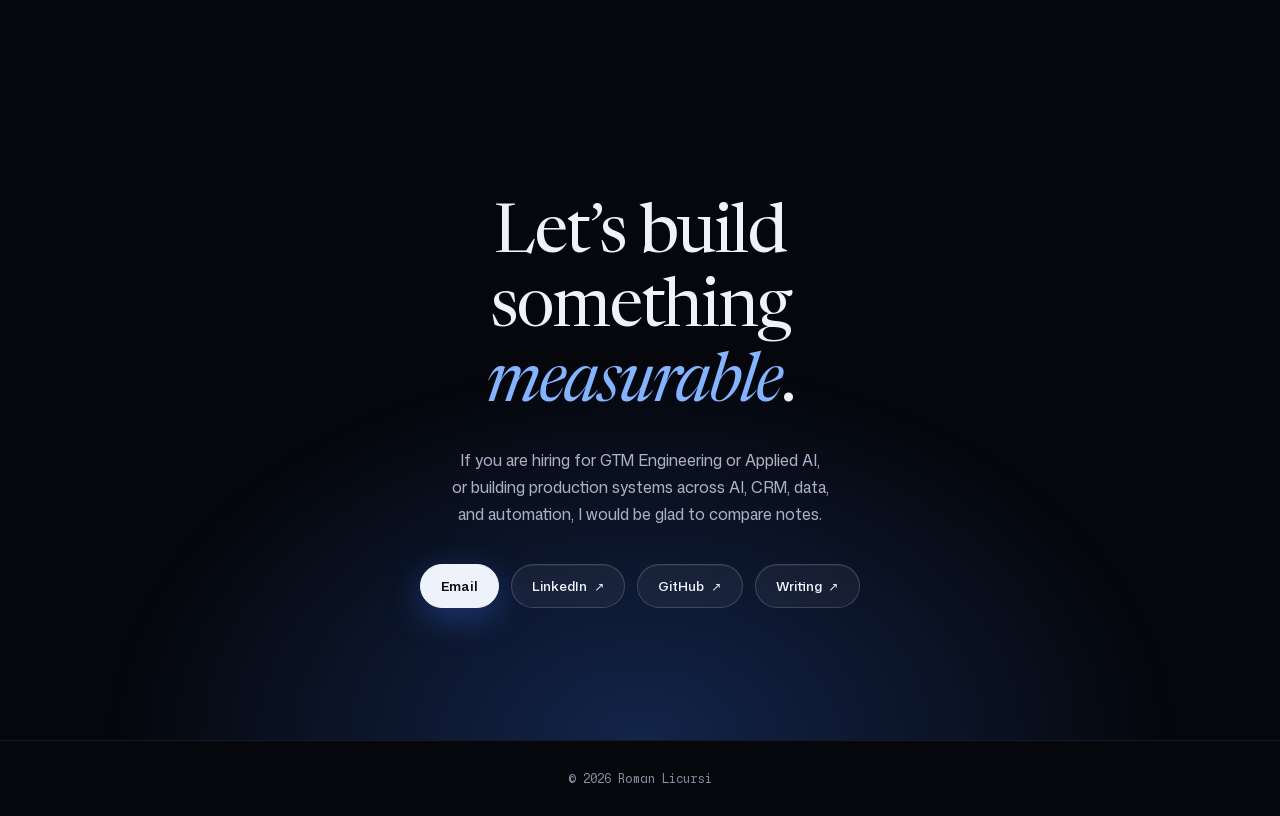
==== commit 20d4d679: "Scroll depth: hero planes drift on scroll and lean to the pointer, headline numbers count up, latenc" ====
--- a/index.html
+++ b/index.html
@@ -40,7 +40,7 @@
   <link rel="preload" href="assets/fonts/MonaSansMonoVF.woff2" as="font" type="font/woff2" crossorigin />
   <link rel="icon" href="data:image/svg+xml,<svg xmlns='http://www.w3.org/2000/svg' viewBox='0 0 100 100'><text y='.9em' font-size='90'>⚡</text></svg>">
   <link rel="stylesheet" href="styles.css?v=20260718e" />
-  <link rel="stylesheet" href="aurora.css?v=20261004c" />
+  <link rel="stylesheet" href="aurora.css?v=20261012a" />
 </head>
 <body>
 
@@ -101,16 +101,23 @@
     <section class="proof" aria-label="Impact highlights">
       <div class="container proof-grid">
         <div class="proof-item">
-          <span class="proof-value">26<em>x</em></span>
+          <span class="proof-value"><span data-count="26">26</span><em>x</em></span>
           <span class="proof-label">faster heavy-query answers from the GTM team's AI agent, 165s down to 6.3s</span>
         </div>
         <div class="proof-item">
-          <span class="proof-value">10<em>x</em></span>
+          <span class="proof-value"><span data-count="10">10</span><em>x</em></span>
           <span class="proof-label">more accounts in the team's ABM app, scaled from 129 to 1,319 on live Salesforce data</span>
         </div>
         <div class="proof-item">
-          <span class="proof-value">+7.5<em>pp</em></span>
+          <span class="proof-value"><span data-count="+7.5">+7.5</span><em>pp</em></span>
           <span class="proof-label">answer accuracy gained by shipping a best-of-N grounding selector</span>
+        </div>
+      </div>
+      <div class="container">
+        <div class="race-strip" data-race-strip role="img" aria-label="Heavy-query latency drawn to scale: 6.3 seconds after the rebuild, 165 seconds before.">
+          <div class="race-row race-row--new"><span class="race-name">After</span><span class="race-track"><span class="race-bar"></span></span><span class="race-time" data-race-new>6.3 s</span></div>
+          <div class="race-row race-row--old"><span class="race-name">Before</span><span class="race-track"><span class="race-bar"></span></span><span class="race-time" data-race-old>165 s</span></div>
+          <p class="race-note">The same heavy query, drawn to scale.</p>
         </div>
       </div>
     </section>
@@ -737,7 +744,7 @@
     </div>
   </dialog>
 
-  <script src="main.js?v=20261004a"></script>
+  <script src="main.js?v=20261012a"></script>
 
 </body>
 </html>
--- a/aurora.css
+++ b/aurora.css
@@ -596,3 +596,61 @@
   .cert-item,
   .skill-tag { border-color: var(--line-strong); }
 }
+
+/* ── Scroll depth (added 2026-10-12): small scroll-linked motion on top of Aurora ──
+   main.js sets --hero-p on <html> (0 at the top of the page, 1 when the hero has scrolled away)
+   and --lx / --ly (pointer position, -1 to 1). These rules use the `translate` property, so the
+   entrance and loop animations that run on `transform` are untouched. Delete this block and the
+   "Scroll depth" block in main.js to remove all of it. */
+
+/* The curtains fall behind the page at three slightly different rates, and lean to the pointer. */
+.atmosphere span { translate: calc(var(--lx, 0) * -14px) calc(var(--hero-p, 0) * 96px + var(--ly, 0) * -8px); }
+.atmosphere span:nth-child(2) { translate: calc(var(--lx, 0) * -9px) calc(var(--hero-p, 0) * 64px + var(--ly, 0) * -5px); }
+.atmosphere span:nth-child(3) { translate: calc(var(--lx, 0) * -20px) calc(var(--hero-p, 0) * 128px + var(--ly, 0) * -11px); }
+/* The planet rim is the near plane: it rises a little as the page leaves the top. */
+/* The box reaches 60px below the hero (clipped at rest), so the lift never shows its cut bottom edge. */
+.hero::before { bottom: -60px; height: 500px; translate: 0 calc(var(--hero-p, 0) * -56px + var(--ly, 0) * 3px); }
+
+/* Headline numbers count up once (main.js). The reserved width stops the row from shifting. */
+.proof-value [data-count] { display: inline-block; text-align: right; font-variant-numeric: tabular-nums; }
+
+/* The latency strip: both paths on one axis, at true scale. Filled by default, so it reads
+   correctly with no script and with Reduce Motion; main.js drives --f from scroll otherwise. */
+.race-strip {
+  max-width: 600px;
+  margin: 0 auto;
+  padding: 26px 0 34px;
+  display: grid;
+  gap: 12px;
+  border-top: 1px solid var(--line);
+}
+.race-row {
+  display: grid;
+  grid-template-columns: 52px 1fr 60px;
+  align-items: center;
+  gap: 14px;
+  font-family: var(--font-mono);
+  font-size: 12px;
+  color: var(--text-3);
+}
+.race-track { position: relative; height: 1px; background: var(--line-strong); }
+.race-bar {
+  position: absolute;
+  top: -1px;
+  left: 0;
+  width: 100%;
+  height: 3px;
+  border-radius: 2px;
+  background: var(--text-2);
+  transform-origin: 0 50%;
+  transform: scaleX(var(--f, 1));
+}
+.race-row--new .race-bar { background: var(--accent); transform: scaleX(var(--f, 0.0382)); }
+.race-time { text-align: right; font-variant-numeric: tabular-nums; color: var(--text-2); }
+.race-row--new .race-time { color: var(--accent); }
+.race-note { margin: 2px 0 0; text-align: center; font-family: var(--font-mono); font-size: 12px; color: var(--text-3); }
+
+@media (prefers-reduced-motion: reduce) {
+  .atmosphere span,
+  .hero::before { translate: none; }
+}
